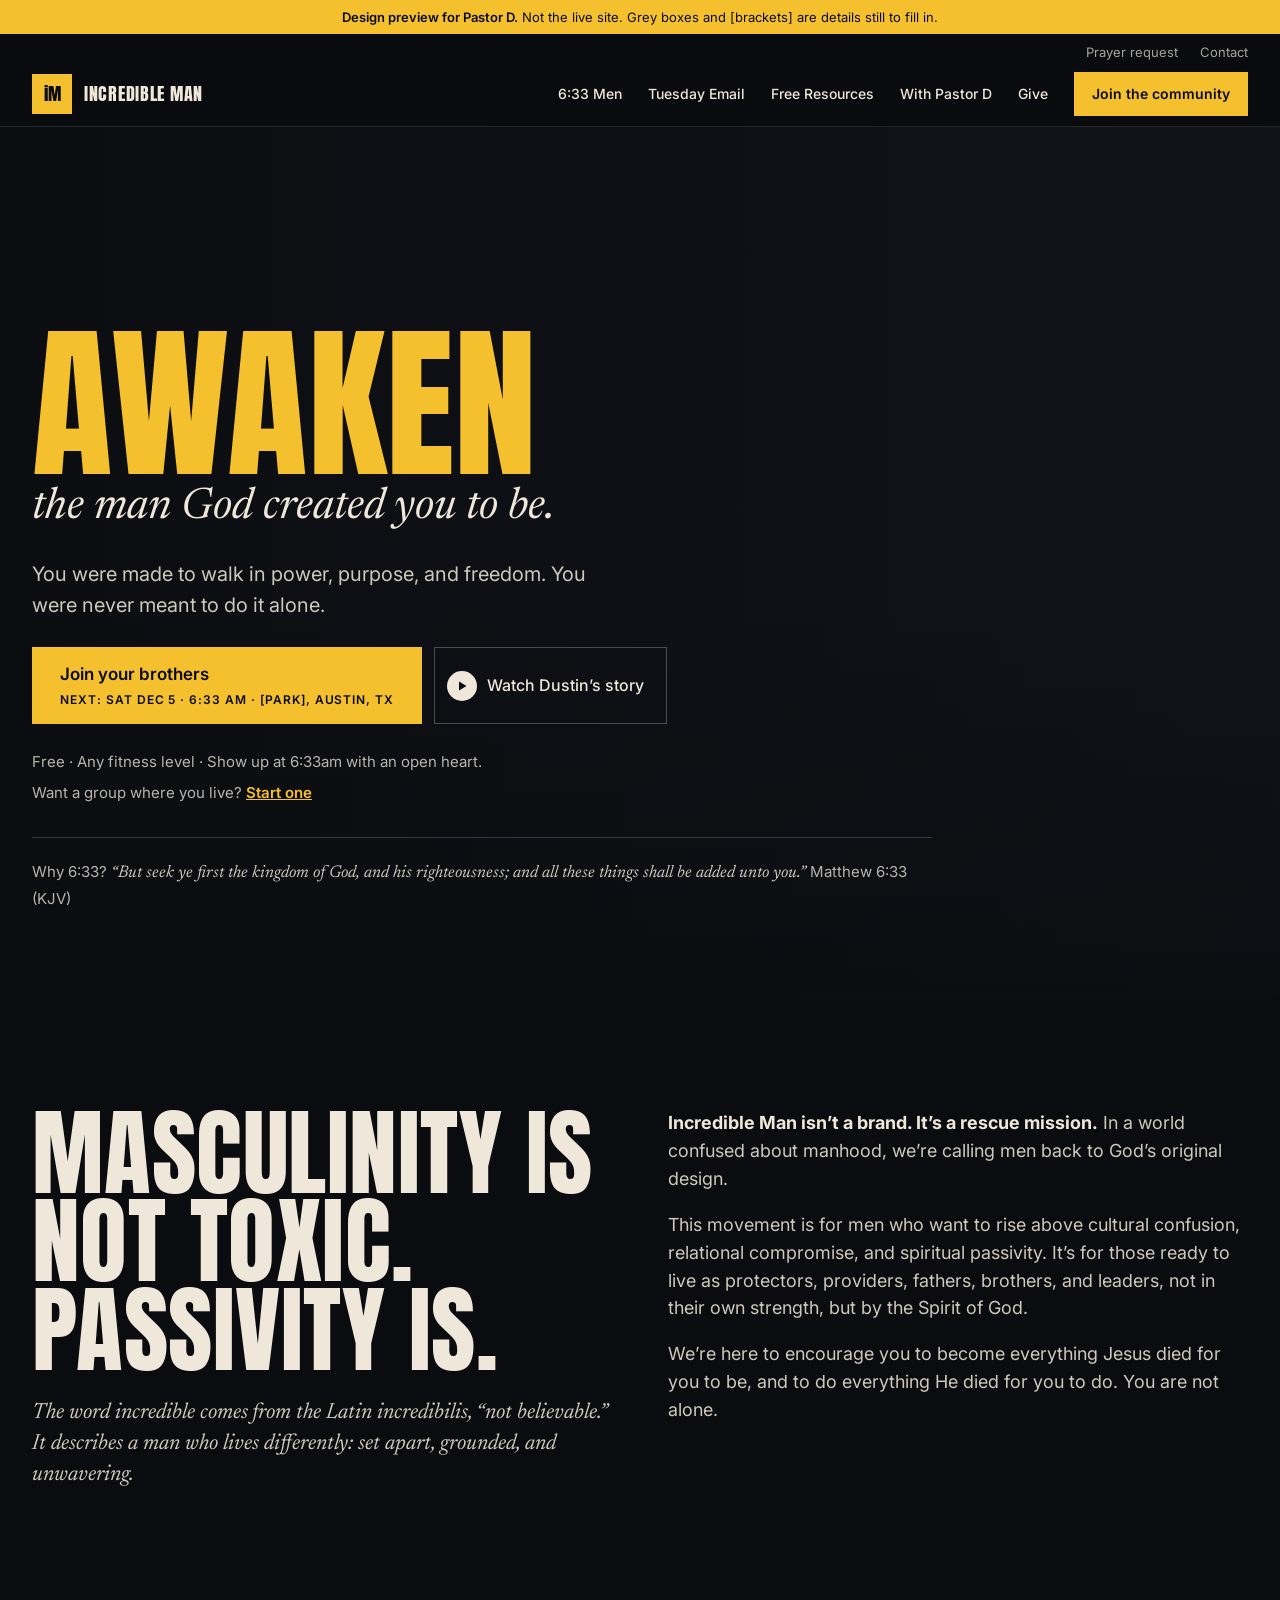
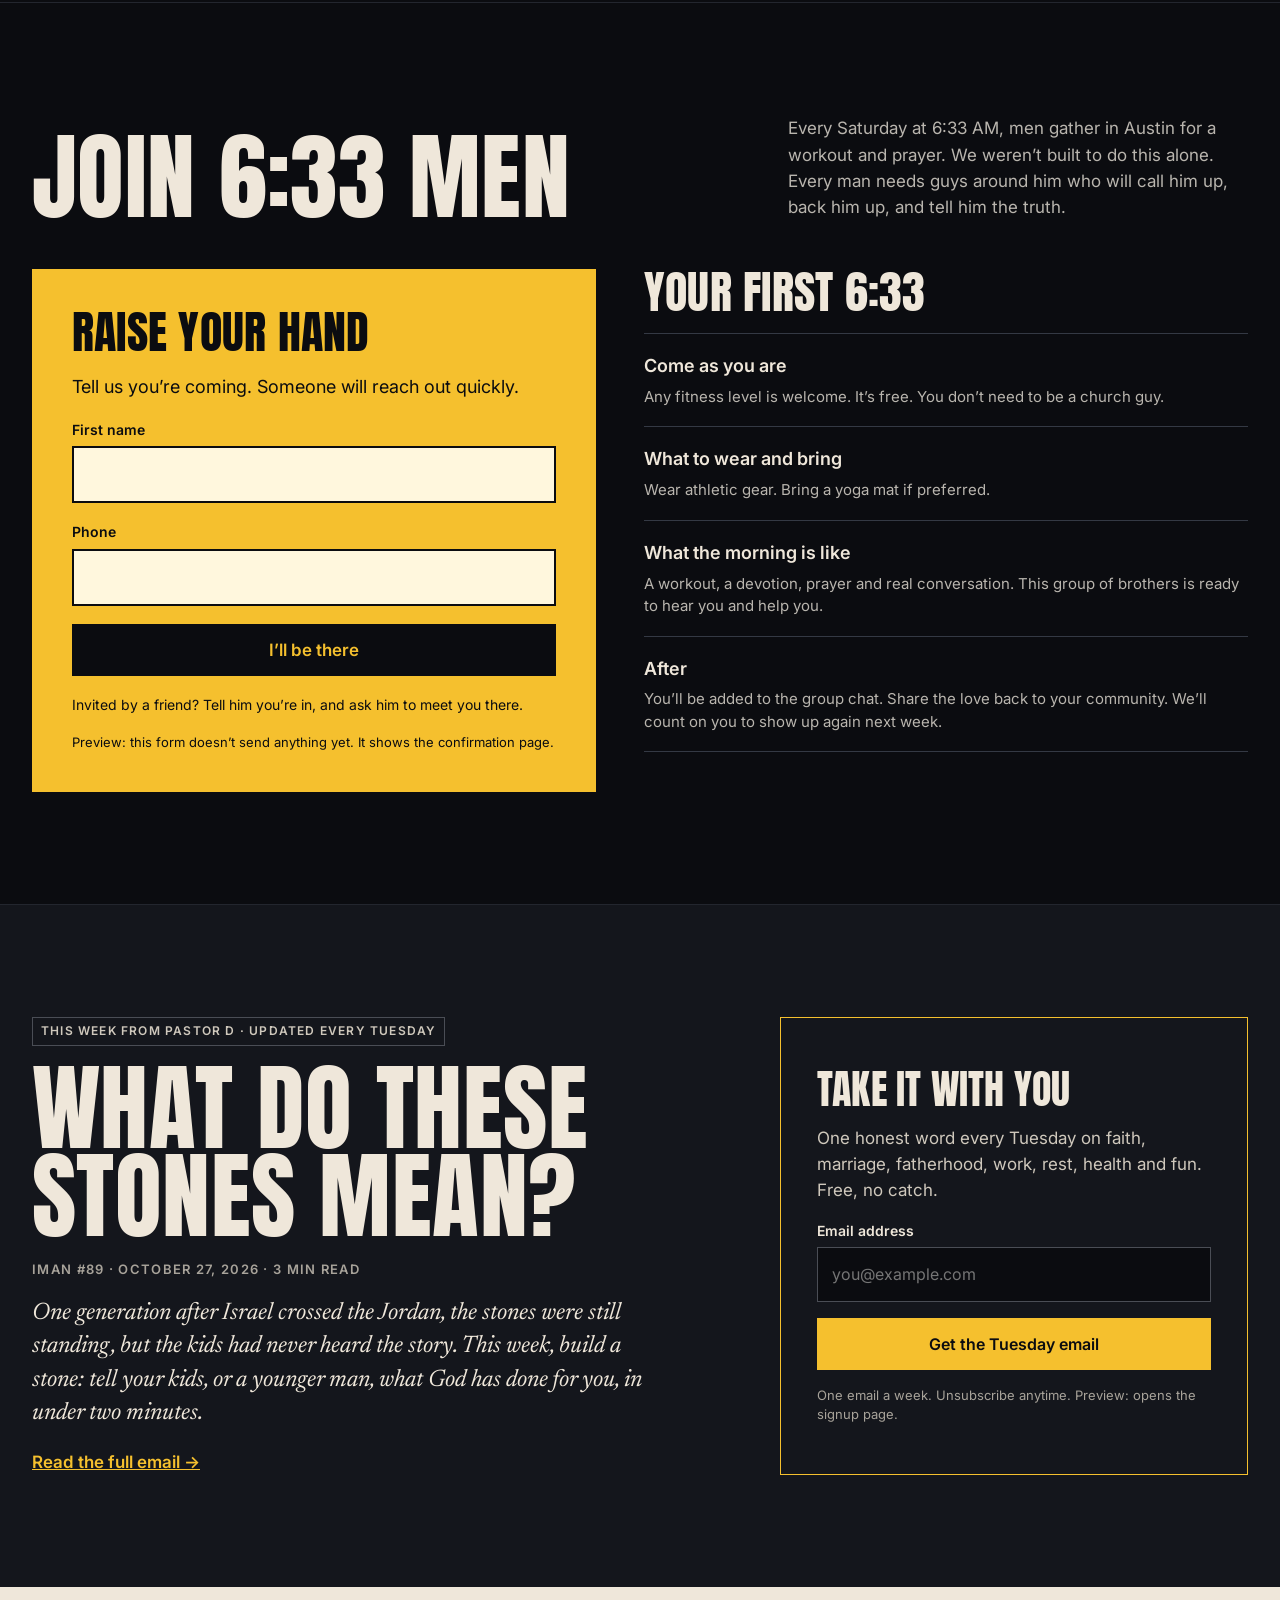
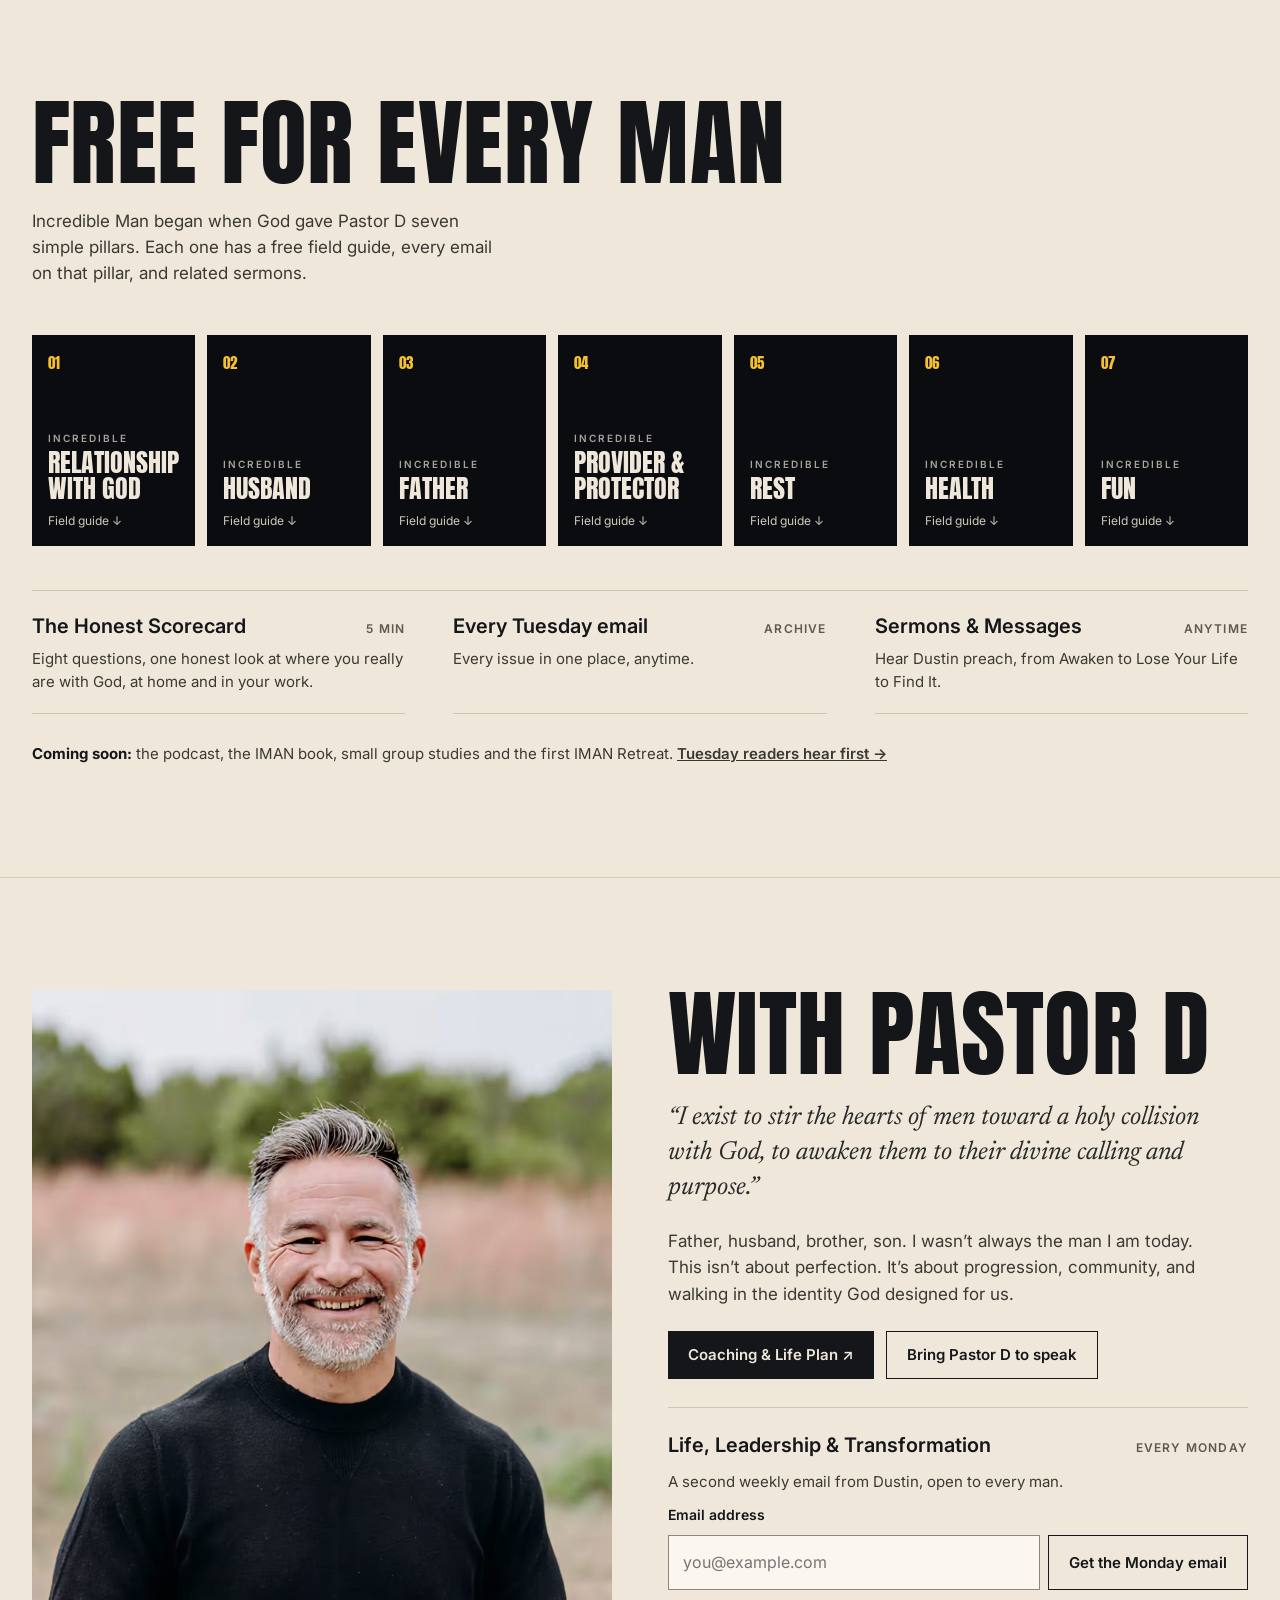
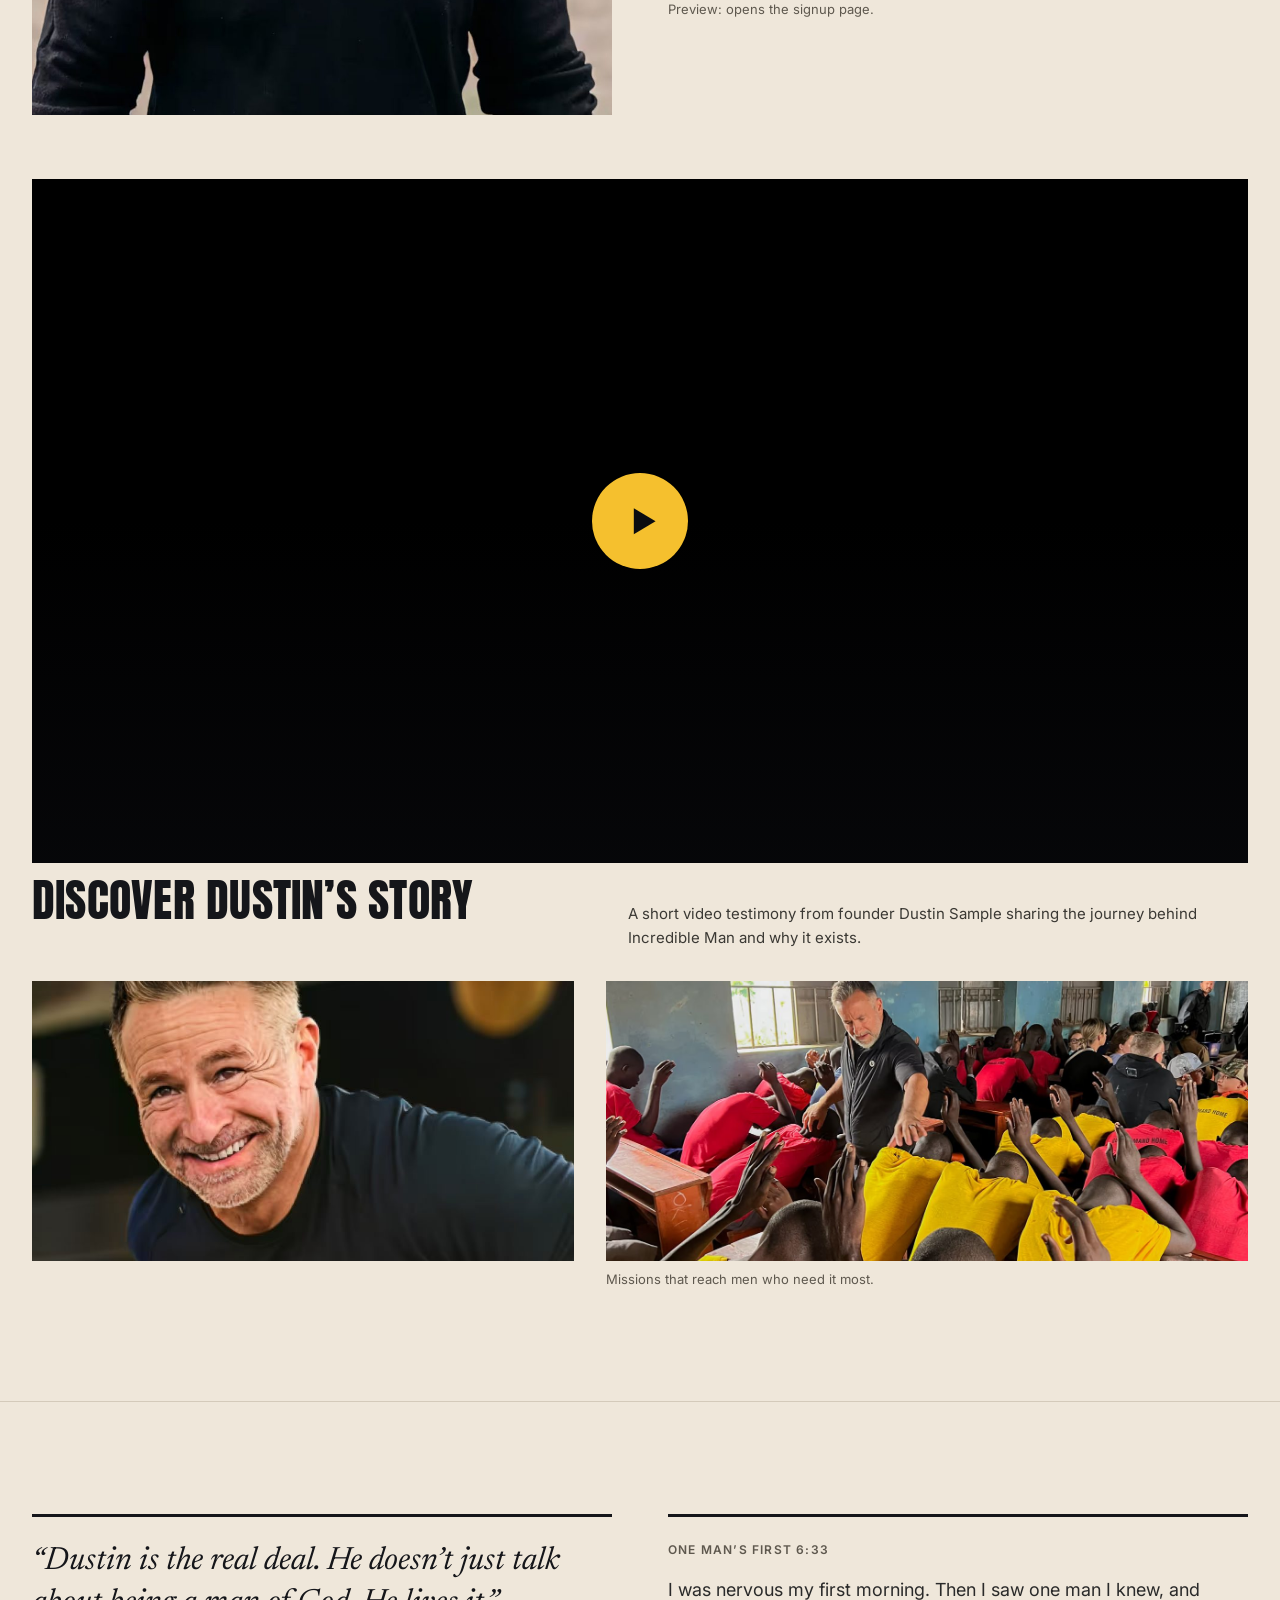
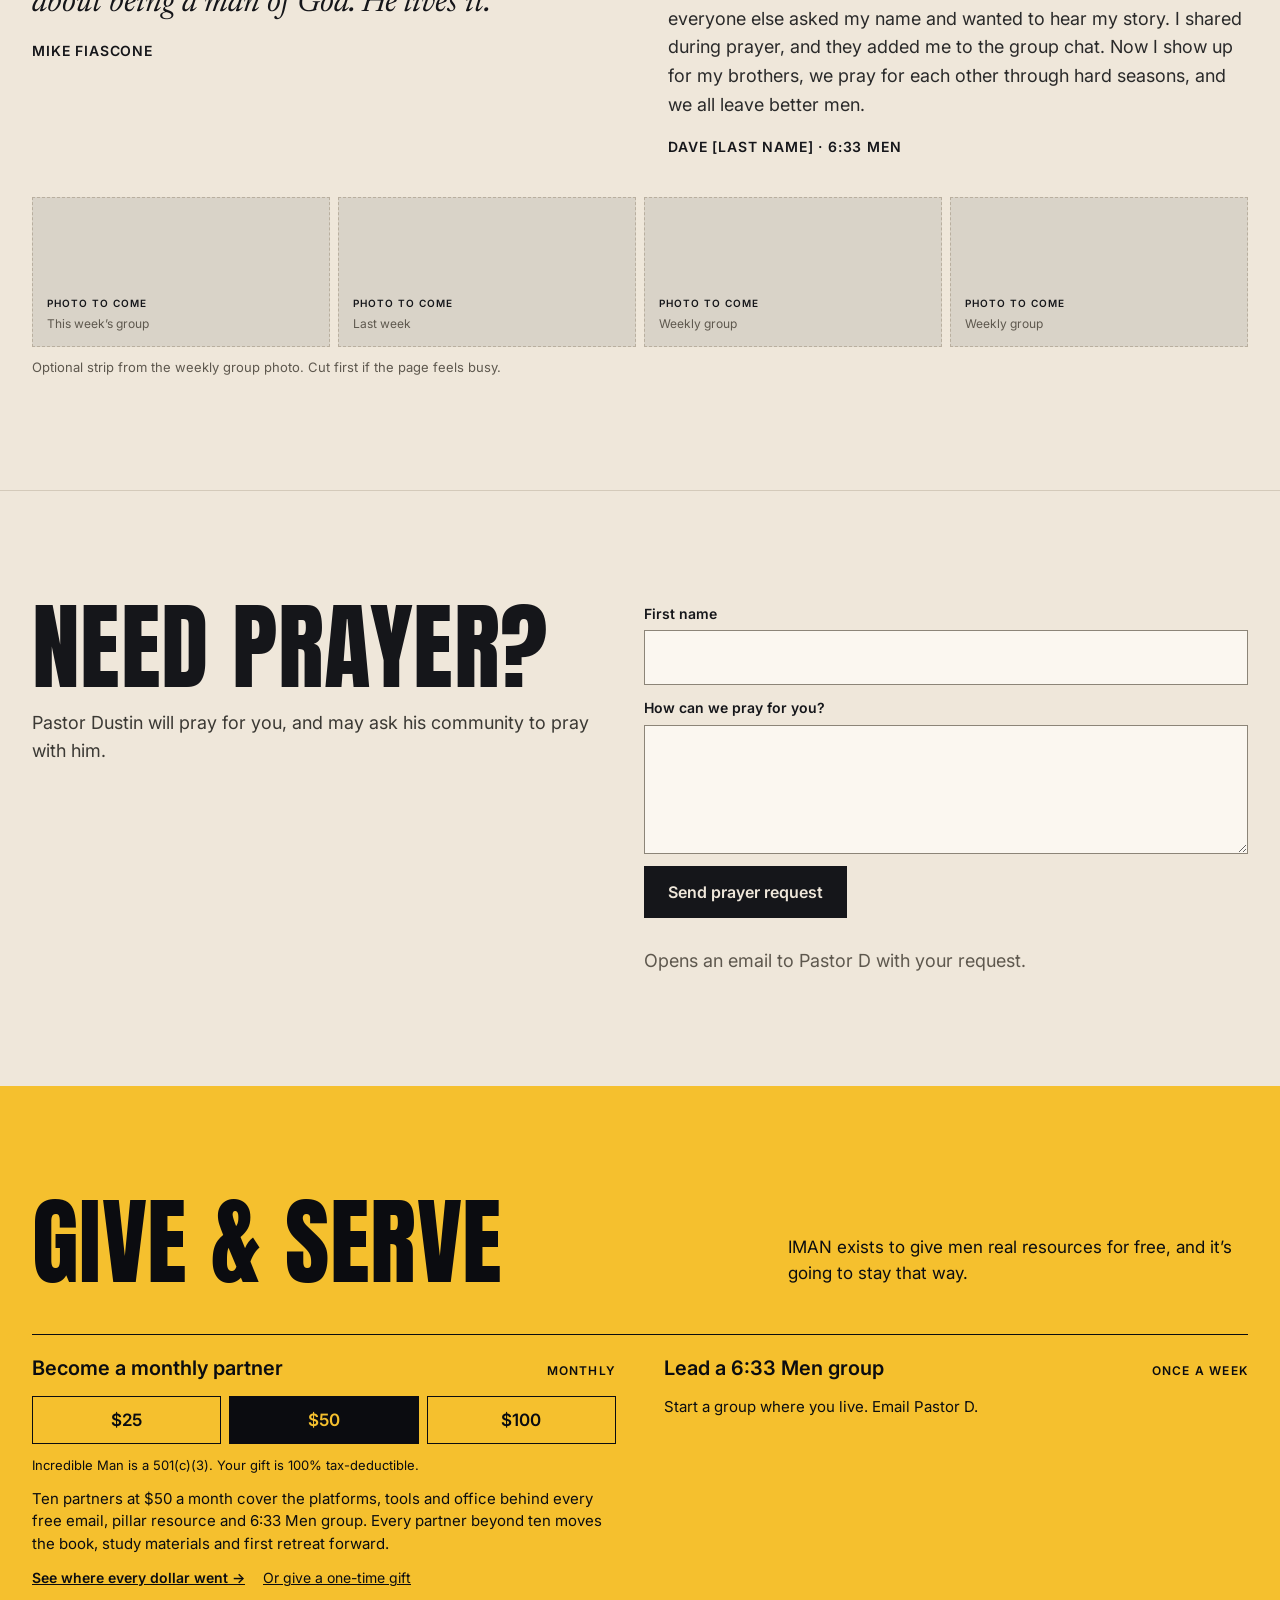
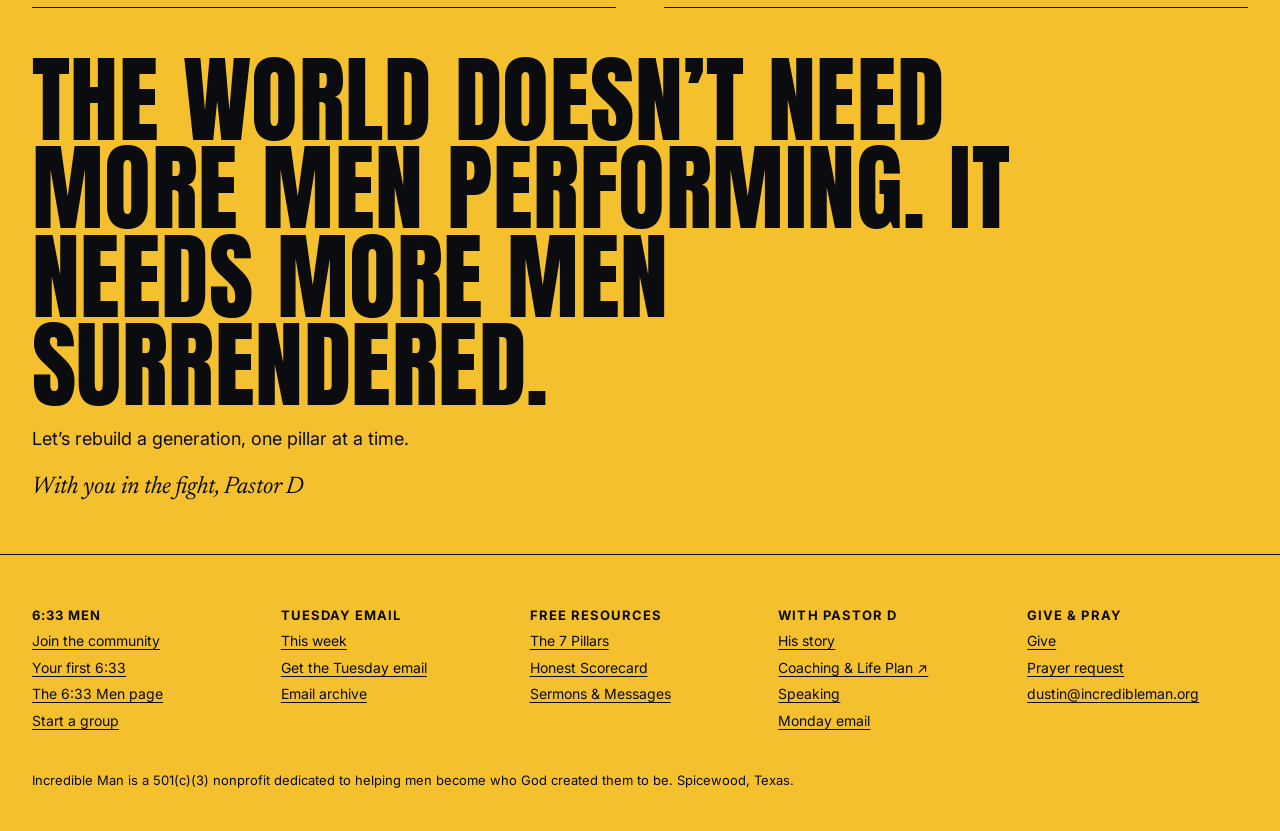
==== index.html @ ec32edfe "Soften the hero video edge on phones Co-Authored-By: Claude Opus 5.5 <noreply@anthropic.com> Claude-" ====
<!doctype html>
<html lang="en">
<head>
<meta charset="utf-8">
<meta name="viewport" content="width=device-width, initial-scale=1">
<meta name="robots" content="noindex, nofollow">
<title>Incredible Man · Design Preview</title>
<meta name="description" content="A design preview of the Incredible Man homepage, for Pastor Dustin Sample's review.">
<meta property="og:title" content="Incredible Man · Design Preview">
<meta property="og:description" content="Awaken the man God created you to be. Join your brothers at 6:33 Men.">
<meta property="og:image" content="https://i.ytimg.com/vi/2KZJzQRpYQw/maxresdefault.jpg">
<meta name="theme-color" content="#0B0C10">
<link rel="icon" href="data:image/svg+xml,%3Csvg xmlns='http://www.w3.org/2000/svg' viewBox='0 0 64 64'%3E%3Crect width='64' height='64' fill='%23F5C02E'/%3E%3Ctext x='32' y='44' font-family='Impact,Arial Black,sans-serif' font-size='30' text-anchor='middle' fill='%230B0C10'%3EiM%3C/text%3E%3C/svg%3E">
<link rel="preconnect" href="https://fonts.googleapis.com">
<link rel="preconnect" href="https://fonts.gstatic.com" crossorigin>
<link rel="stylesheet" href="https://fonts.googleapis.com/css2?family=Anton&family=Inter:wght@400;500;600&family=Newsreader:ital,opsz,wght@1,6..72,400&display=swap">
<link rel="stylesheet" href="assets/site.css">
<style>
/* hero: full-bleed background video */
.hero{position:relative;overflow:hidden;background:var(--night-2)}
.hero-media{position:absolute;inset:0}
.hero-media video{width:100%;height:100%;object-fit:cover;object-position:center 30%}
.hero-media::after{content:"";position:absolute;inset:0;background:linear-gradient(90deg,rgba(11,12,16,.88) 0%,rgba(11,12,16,.62) 45%,rgba(11,12,16,.25) 100%),linear-gradient(0deg,rgba(11,12,16,.75) 0%,rgba(11,12,16,0) 45%)}
.hero-inner{position:relative;padding-top:clamp(120px,16vw,240px);padding-bottom:clamp(56px,6vw,72px);display:flex;flex-direction:column;gap:26px}
.hero h1{margin:0;display:flex;flex-direction:column;gap:10px}
.hero h1 .big{font-family:var(--display);font-weight:400;font-size:var(--h1);line-height:.86;color:var(--gold);text-transform:uppercase}
.hero h1 .small{font-family:var(--serif);font-style:italic;font-weight:400;font-size:clamp(26px,3.4vw,48px);line-height:1.1;text-wrap:balance}
.hero-lead{margin:0;max-width:560px;font-size:clamp(17px,1.6vw,20px);color:var(--soft-on-night)}
.hero-cta{display:flex;flex-wrap:wrap;gap:12px;align-items:stretch}
.btn-join{flex-direction:column;align-items:flex-start;gap:4px;padding:14px 28px;font-size:17px}
.btn-join .when{font-size:12px;font-weight:600;letter-spacing:.08em}
.btn-join .stack{display:flex;flex-direction:column;align-items:flex-start;gap:4px;text-align:left}
.btn-story{gap:10px;padding:0 22px 0 12px;font-weight:500}
.btn-story .dot{width:30px;height:30px;border-radius:50%;background:var(--on-night);display:flex;align-items:center;justify-content:center}
.hero-notes{display:flex;flex-direction:column;gap:8px;font-size:15px;color:var(--muted-on-night)}
.hero-notes p{margin:0}
.hero-notes a{color:var(--gold);font-weight:600}
.why{border-top:1px solid var(--rule-night);padding-top:22px;margin-top:6px;font-size:15px;color:var(--muted-on-night);max-width:900px}
.why em{font-family:var(--serif);font-size:17px;color:var(--soft-on-night)}
@media (max-width:700px){
  .hero-media{bottom:auto;height:380px;-webkit-mask-image:linear-gradient(180deg,#000 55%,transparent 100%);mask-image:linear-gradient(180deg,#000 55%,transparent 100%)}
  .hero-media::after{background:linear-gradient(0deg,var(--night-2) 0%,rgba(20,22,28,.35) 55%,rgba(11,12,16,.2) 100%)}
  .hero-inner{padding-top:150px}
  .btn-join{width:100%;flex-direction:row;justify-content:space-between;align-items:center}
  .btn-story{width:100%;justify-content:flex-start;border:0;padding-left:0}
}
@media (min-width:701px){.btn-join .arrow{display:none}}

/* about */
.about-grid{display:grid;grid-template-columns:repeat(auto-fit,minmax(min(100%,440px),1fr));gap:clamp(32px,5vw,56px)}
.about .serif{font-size:clamp(19px,1.8vw,22px);line-height:1.4;color:var(--soft-on-night);margin:24px 0 0}
.about-body p{margin:0 0 18px;font-size:clamp(17px,1.5vw,18px);color:var(--soft-on-night)}
.about-body strong{color:var(--on-night)}

/* join */
.join{border-top:1px solid #23262E}
.join-grid{display:flex;flex-wrap:wrap;gap:clamp(32px,4vw,48px);align-items:stretch}
.join-form{flex:1 1 440px;min-width:0;background:var(--gold);color:var(--night);padding:clamp(28px,4vw,40px);display:flex;flex-direction:column;gap:18px;margin:0}
.join-form p{margin:0}
.join-form .lead{font-size:18px}
.first{flex:1 1 480px;min-width:0;display:flex;flex-direction:column;gap:18px}
.rows{border-top:1px solid var(--rule-night)}
.row{display:flex;flex-direction:column;gap:6px;padding:18px 0;border-bottom:1px solid var(--rule-night)}
.row .name{font-size:18px;font-weight:600}
.row .desc{font-size:15px;line-height:1.5;color:var(--muted-on-night)}

/* this week */
.week{background:var(--night-2);border-top:1px solid #23262E}
.week-grid{display:flex;flex-wrap:wrap;gap:clamp(40px,5vw,56px);align-items:stretch}
.week article{flex:3 1 560px;min-width:0;display:flex;flex-direction:column;gap:18px;align-items:flex-start}
.week article .tag{color:var(--soft-on-night);border-color:#4A4D55}
.week .meta{margin:0;font-size:13px;font-weight:600;letter-spacing:.1em;color:var(--quiet-on-night)}
.week .summary{margin:0;max-width:640px;font-size:clamp(20px,2vw,24px);line-height:1.4}
.week article a{font-weight:600;color:var(--gold)}
.take{flex:2 1 380px;min-width:0;margin:0;border:1px solid var(--gold);padding:clamp(24px,3vw,36px);display:flex;flex-direction:column;gap:16px;justify-content:center}
.take p{margin:0}

/* free */
.shelf{display:grid;grid-template-columns:repeat(7,minmax(0,1fr));gap:12px}
@media (max-width:1060px){.shelf{grid-template-columns:repeat(4,minmax(0,1fr))}}
@media (max-width:620px){.shelf{grid-template-columns:repeat(2,minmax(0,1fr))}}
.cover{aspect-ratio:612/792;background:var(--night);color:var(--on-night);padding:16px;display:flex;flex-direction:column;justify-content:space-between;text-decoration:none;transition:transform .15s}
.cover:hover{transform:translateY(-4px)}
.cover .num{font-family:var(--display);font-size:15px;color:var(--gold)}
.cover .kicker{display:block;font-size:10px;font-weight:600;letter-spacing:.2em;color:var(--quiet-on-night)}
.cover .word{display:block;font-family:var(--display);font-size:clamp(22px,2vw,26px);line-height:1;text-transform:uppercase;margin-top:4px}
.cover .dl{display:block;font-size:12px;color:var(--soft-on-night);margin-top:10px}
.free-list{display:grid;grid-template-columns:repeat(auto-fit,minmax(min(100%,300px),1fr));column-gap:48px;border-top:1px solid var(--rule-bone);margin-top:clamp(32px,4vw,44px)}
.item{display:flex;flex-direction:column;gap:6px;padding:20px 0;border-bottom:1px solid var(--rule-bone);text-decoration:none}
.item-top{display:flex;justify-content:space-between;gap:16px;align-items:baseline}
.item-name{font-size:20px;font-weight:600}
a.item:hover .item-name{text-decoration:underline;text-underline-offset:4px}
.item .tag{color:var(--quiet-ink)}
.item p{margin:0;font-size:15px;line-height:1.5;color:var(--soft-ink)}
.soon{margin:28px 0 0;font-size:15px;color:var(--soft-ink)}
.soon strong{color:var(--ink)}

/* pastor */
.pastor-grid{display:grid;grid-template-columns:repeat(auto-fit,minmax(min(100%,440px),1fr));gap:clamp(32px,5vw,56px);align-items:start}
.pastor-photo{width:100%;aspect-ratio:4/5;object-fit:cover;object-position:center 30%}
.pastor .quote{font-size:clamp(22px,2.2vw,26px);line-height:1.35;margin:22px 0 0;color:#2A2A2A}
.pastor .bio{margin:22px 0 0;color:var(--soft-ink);max-width:540px}
.pastor .actions{display:flex;flex-wrap:wrap;gap:12px;margin-top:24px}
.pastor .actions .btn{min-height:48px;font-size:15px;padding:0 20px}
.monday{margin:28px 0 0;border-top:1px solid var(--rule-bone);padding-top:22px;display:flex;flex-direction:column;gap:10px}
.monday .inline{display:flex;flex-wrap:wrap;gap:8px}
.monday .inline .input{flex:1 1 220px;min-width:0;min-height:50px}
.monday .inline .btn{min-height:50px;font-size:15px;padding:0 20px}
.story{margin:clamp(48px,6vw,64px) 0 0}
.story-frame{position:relative;aspect-ratio:16/9;background:#000;overflow:hidden}
.story-play{position:absolute;inset:0;width:100%;height:100%;padding:0;border:0;background:#000 center/cover no-repeat;cursor:pointer}
.story-play::after{content:"";position:absolute;inset:0;background:linear-gradient(0deg,rgba(11,12,16,.55),rgba(11,12,16,0) 50%)}
.story-badge{position:absolute;z-index:1;left:50%;top:50%;transform:translate(-50%,-50%);width:clamp(72px,9vw,96px);height:clamp(72px,9vw,96px);border-radius:50%;background:var(--gold);display:flex;align-items:center;justify-content:center;transition:transform .2s}
.story-play:hover .story-badge{transform:translate(-50%,-50%) scale(1.06)}
.story-badge svg{width:34%;height:34%;margin-left:6%}
.story-frame iframe{position:absolute;inset:0;width:100%;height:100%;border:0}
.story figcaption{display:flex;flex-wrap:wrap;gap:8px 24px;justify-content:space-between;align-items:baseline;margin-top:14px}
.story figcaption .display{font-size:var(--h3);line-height:1}
.story figcaption span:last-child{font-size:15px;color:var(--soft-ink);max-width:620px}
.pics{display:flex;flex-wrap:wrap;gap:32px;margin-top:32px}
.pics figure{margin:0;flex:1 1 260px;min-width:0;display:flex;flex-direction:column;gap:8px}
.pics figure.wide{flex:1 1 360px}
.pics img{width:100%;height:280px;object-fit:cover}
.pics figcaption{font-size:13px;color:var(--quiet-ink)}

/* stories */
.quotes{display:flex;flex-wrap:wrap;gap:32px 56px}
.quotes figure{flex:1 1 460px;min-width:0;margin:0;padding-top:24px;border-top:3px solid var(--ink);display:flex;flex-direction:column;gap:16px}
.quotes .big{margin:0;font-size:clamp(26px,2.6vw,32px);line-height:1.3}
.quotes .long{margin:0;font-size:18px;line-height:1.6;color:#2A2A2A}
.quotes figcaption{font-size:14px;font-weight:600;letter-spacing:.06em}
.quotes .kicker{font-size:12px;font-weight:600;letter-spacing:.1em;color:var(--quiet-ink)}
.photo-strip{display:grid;grid-template-columns:repeat(4,minmax(0,1fr));gap:8px;margin-top:40px}
@media (max-width:700px){.photo-strip{grid-template-columns:repeat(2,minmax(0,1fr))}}
.photo-strip .ph{height:150px}
.strip-note{margin:10px 0 0;font-size:13px;color:var(--quiet-ink)}

/* prayer */
.prayer-grid{display:flex;flex-wrap:wrap;gap:48px;align-items:flex-start}
.prayer-grid > div{flex:1 1 420px;min-width:0}
.prayer-grid p{margin:18px 0 0;font-size:18px;color:var(--soft-ink)}
.prayer-form{flex:1 1 460px;min-width:0;margin:0;display:flex;flex-direction:column;gap:12px}
.prayer-form .btn{align-self:flex-start}

/* give */
.give-list{display:grid;grid-template-columns:repeat(auto-fit,minmax(min(100%,300px),1fr));column-gap:48px;border-top:1px solid var(--night)}
.give-item{display:flex;flex-direction:column;gap:12px;padding:18px 0;border-bottom:1px solid var(--night);text-decoration:none}
.give-item .item-top .tag{color:var(--night)}
.give-item p,.give-item span.small{margin:0;font-size:15px;line-height:1.5}
.tier{display:flex;gap:8px}
.tier a{flex:1 1 0;min-height:48px;display:flex;align-items:center;justify-content:center;border:1px solid var(--night);font-weight:600;text-decoration:none}
.tier a.pick{background:var(--night);color:var(--gold)}
.give-links{display:flex;flex-wrap:wrap;gap:6px 18px;font-size:14px}
.closing{margin-top:clamp(32px,4vw,48px);max-width:980px}
.closing .display{font-size:var(--h2);line-height:.92}
.closing p{margin:16px 0 0;font-size:18px}
.closing .serif{font-size:24px}
</style>
</head>
<body>

<div class="preview-bar"><strong>Design preview for Pastor D.</strong> Not the live site. Grey boxes and [brackets] are details still to fill in.</div>

<header class="site-header">
  <div class="wrap">
    <div class="utility"><a href="#prayer">Prayer request</a><a href="#footer">Contact</a></div>
    <div class="header-inner">
      <a class="brand" href="#top" aria-label="Incredible Man home"><span class="brand-mark">iM</span><span class="brand-name">INCREDIBLE MAN</span></a>
      <nav class="nav" aria-label="Main">
        <a href="#join">6:33 Men</a>
        <a href="#email">Tuesday Email</a>
        <a href="#free">Free Resources</a>
        <a href="#pastor">With Pastor D</a>
        <a href="#give">Give</a>
        <a class="btn btn-gold" href="#join">Join the community</a>
      </nav>
      <details class="menu">
        <summary aria-label="Open menu"><svg width="20" height="20" viewBox="0 0 20 20" fill="none" stroke="currentColor" stroke-width="1.8" aria-hidden="true"><path d="M3 6h14M3 10h14M3 14h14"/></svg></summary>
        <div class="menu-panel">
          <a href="#join">6:33 Men</a>
          <a href="#email">Tuesday Email</a>
          <a href="#free">Free Resources</a>
          <a href="#pastor">With Pastor D</a>
          <a href="#give">Give</a>
          <a class="small" href="#prayer">Prayer request</a>
          <a class="btn btn-gold" href="#join">Join the community</a>
        </div>
      </details>
    </div>
  </div>
</header>

<main>
  <section class="hero" id="top">
    <div class="hero-media" aria-hidden="true">
      <video autoplay muted loop playsinline preload="metadata" poster="https://i.ytimg.com/vi/2KZJzQRpYQw/maxresdefault.jpg">
        <source src="https://cdn.prod.website-files.com/6882484fc5546626cf85a8fe%2F689314b4449b0b548880199a_meet-dustin-transcode.mp4" type="video/mp4">
        <source src="https://cdn.prod.website-files.com/6882484fc5546626cf85a8fe%2F689314b4449b0b548880199a_meet-dustin-transcode.webm" type="video/webm">
      </video>
    </div>
    <div class="wrap hero-inner">
      <h1><span class="big">Awaken</span><span class="small">the man God created you to be.</span></h1>
      <p class="hero-lead">You were made to walk in power, purpose, and freedom. You were never meant to do it alone.</p>
      <div class="hero-cta">
        <a class="btn btn-gold btn-join" href="#join"><span class="stack">Join your brothers<span class="when">NEXT: <span data-next-saturday>SATURDAY</span> · 6:33 AM · [PARK], AUSTIN, TX</span></span><span class="arrow" aria-hidden="true">→</span></a>
        <a class="btn btn-line btn-story" href="#story"><span class="dot" aria-hidden="true"><svg width="12" height="12" viewBox="0 0 12 12"><path d="M3 1.5v9l7.5-4.5z" fill="#0B0C10"/></svg></span>Watch Dustin’s story</a>
      </div>
      <div class="hero-notes">
        <p>Free · Any fitness level · Show up at 6:33am with an open heart.</p>
        <p>Want a group where you live? <a href="mailto:dustin@incredibleman.org?subject=Start%20a%206%3A33%20Men%20group">Start one</a></p>
      </div>
      <p class="why">Why 6:33? <em>“But seek ye first the kingdom of God, and his righteousness; and all these things shall be added unto you.”</em> Matthew 6:33 (KJV)</p>
    </div>
  </section>

  <section class="section about" id="about">
    <div class="wrap about-grid">
      <div>
        <h2 class="display h2">Masculinity is not toxic. Passivity is.</h2>
        <p class="serif">The word incredible comes from the Latin <em>incredibilis</em>, “not believable.” It describes a man who lives differently: set apart, grounded, and unwavering.</p>
      </div>
      <div class="about-body">
        <p><strong>Incredible Man isn’t a brand. It’s a rescue mission.</strong> In a world confused about manhood, we’re calling men back to God’s original design.</p>
        <p>This movement is for men who want to rise above cultural confusion, relational compromise, and spiritual passivity. It’s for those ready to live as protectors, providers, fathers, brothers, and leaders, not in their own strength, but by the Spirit of God.</p>
        <p>We’re here to encourage you to become everything Jesus died for you to be, and to do everything He died for you to do. You are not alone.</p>
      </div>
    </div>
  </section>

  <section class="section join" id="join" aria-labelledby="join-title">
    <div class="wrap">
      <div class="section-head">
        <h2 class="display h2" id="join-title">Join 6:33 Men</h2>
        <p>Every Saturday at 6:33 AM, men gather in Austin for a workout and prayer. We weren’t built to do this alone. Every man needs guys around him who will call him up, back him up, and tell him the truth.</p>
      </div>
      <div class="join-grid">
        <form class="join-form" data-join="633/confirmed/" aria-label="Raise your hand for 6:33 Men">
          <h3 class="display h3">Raise your hand</h3>
          <p class="lead">Tell us you’re coming. Someone will reach out quickly.</p>
          <div class="field"><label for="join-name">First name</label><input class="input input-gold" id="join-name" name="first_name" autocomplete="given-name" required></div>
          <div class="field"><label for="join-phone">Phone</label><input class="input input-gold" id="join-phone" name="phone" type="tel" autocomplete="tel"></div>
          <button class="btn btn-dark" type="submit" style="font-size:17px">I’ll be there</button>
          <p style="font-size:14px">Invited by a friend? Tell him you’re in, and ask him to meet you there.</p>
          <p class="form-note">Preview: this form doesn’t send anything yet. It shows the confirmation page.</p>
        </form>
        <div class="first">
          <h3 class="display h3">Your first 6:33</h3>
          <div class="rows">
            <div class="row"><span class="name">Come as you are</span><span class="desc">Any fitness level is welcome. It’s free. You don’t need to be a church guy.</span></div>
            <div class="row"><span class="name">What to wear and bring</span><span class="desc">Wear athletic gear. Bring a yoga mat if preferred.</span></div>
            <div class="row"><span class="name">What the morning is like</span><span class="desc">A workout, a devotion, prayer and real conversation. This group of brothers is ready to hear you and help you.</span></div>
            <div class="row"><span class="name">After</span><span class="desc">You’ll be added to the group chat. Share the love back to your community. We’ll count on you to show up again next week.</span></div>
          </div>
        </div>
      </div>
    </div>
  </section>

  <section class="section week" id="email" aria-labelledby="week-title">
    <div class="wrap week-grid">
      <article>
        <span class="tag tag-box">This week from Pastor D · Updated every Tuesday</span>
        <h2 class="display h2" id="week-title">What do these stones mean?</h2>
        <p class="meta">IMAN #89 · OCTOBER 27, 2026 · 3 MIN READ</p>
        <p class="serif summary">One generation after Israel crossed the Jordan, the stones were still standing, but the kids had never heard the story. This week, build a stone: tell your kids, or a younger man, what God has done for you, in under two minutes.</p>
        <a href="https://incredibleman.kit.com/posts/iman-89-what-do-these-stones-mean" target="_blank" rel="noopener">Read the full email →</a>
      </article>
      <form class="take" data-open="https://incredibleman.kit.com/subscribe" aria-label="Get the Tuesday email">
        <h3 class="display" style="font-size:40px;line-height:1">Take it with you</h3>
        <p style="color:var(--soft-on-night)">One honest word every Tuesday on faith, marriage, fatherhood, work, rest, health and fun. Free, no catch.</p>
        <div class="field"><label for="tuesday-email">Email address</label><input class="input input-night" id="tuesday-email" type="email" autocomplete="email" placeholder="you@example.com"></div>
        <button class="btn btn-gold" type="submit">Get the Tuesday email</button>
        <p class="form-note" style="color:var(--quiet-on-night)">One email a week. Unsubscribe anytime. Preview: opens the signup page.</p>
      </form>
    </div>
  </section>

  <section class="section bone" id="free" aria-labelledby="free-title">
    <div class="wrap">
      <div class="section-head">
        <h2 class="display h2" id="free-title">Free for every man</h2>
        <p>Incredible Man began when God gave Pastor D seven simple pillars. Each one has a free field guide, every email on that pillar, and related sermons.</p>
      </div>
      <div class="shelf" id="pillars">
        <a class="cover" href="https://cdn.prod.website-files.com/6882484fc5546626cf85a8fe/6aca1dec510c28d044bf10f8_Incredible_Relationship_with_God.pdf" target="_blank" rel="noopener"><span class="num">01</span><span><span class="kicker">INCREDIBLE</span><span class="word">Relationship with God</span><span class="dl">Field guide ↓</span></span></a>
        <a class="cover" href="https://cdn.prod.website-files.com/6882484fc5546626cf85a8fe/6a211ddcfd50ae6e8f8e2e16_Incredible_Husband.pdf" target="_blank" rel="noopener"><span class="num">02</span><span><span class="kicker">INCREDIBLE</span><span class="word">Husband</span><span class="dl">Field guide ↓</span></span></a>
        <a class="cover" href="https://cdn.prod.website-files.com/6882484fc5546626cf85a8fe/6a211d1349647b450a66067b_Incredible_Father.pdf" target="_blank" rel="noopener"><span class="num">03</span><span><span class="kicker">INCREDIBLE</span><span class="word">Father</span><span class="dl">Field guide ↓</span></span></a>
        <a class="cover" href="https://cdn.prod.website-files.com/6882484fc5546626cf85a8fe/6a79139b73d53acae1f1ec61_IncredibleProviderProtector_Compressed.pdf" target="_blank" rel="noopener"><span class="num">04</span><span><span class="kicker">INCREDIBLE</span><span class="word">Provider &amp; Protector</span><span class="dl">Field guide ↓</span></span></a>
        <a class="cover" href="https://cdn.prod.website-files.com/6882484fc5546626cf85a8fe/6aca146c74fb65d4356e9dfa_Incredible_Rest.pdf" target="_blank" rel="noopener"><span class="num">05</span><span><span class="kicker">INCREDIBLE</span><span class="word">Rest</span><span class="dl">Field guide ↓</span></span></a>
        <a class="cover" href="https://cdn.prod.website-files.com/6882484fc5546626cf85a8fe/6aca146cb9eb00129c04543e_Incredible_Health.pdf" target="_blank" rel="noopener"><span class="num">06</span><span><span class="kicker">INCREDIBLE</span><span class="word">Health</span><span class="dl">Field guide ↓</span></span></a>
        <a class="cover" href="https://cdn.prod.website-files.com/6882484fc5546626cf85a8fe/6aca146c48b13a6f7d3ee305_Incredible_Fun.pdf" target="_blank" rel="noopener"><span class="num">07</span><span><span class="kicker">INCREDIBLE</span><span class="word">Fun</span><span class="dl">Field guide ↓</span></span></a>
      </div>
      <div class="free-list">
        <a class="item" href="https://guide.dustindsample.com/scorecard" target="_blank" rel="noopener"><span class="item-top"><span class="item-name">The Honest Scorecard</span><span class="tag">5 min</span></span><p>Eight questions, one honest look at where you really are with God, at home and in your work.</p></a>
        <a class="item" href="https://incredibleman.kit.com/posts" target="_blank" rel="noopener"><span class="item-top"><span class="item-name">Every Tuesday email</span><span class="tag">Archive</span></span><p>Every issue in one place, anytime.</p></a>
        <a class="item" href="https://www.incredibleman.org/sermons-messages" target="_blank" rel="noopener"><span class="item-top"><span class="item-name">Sermons &amp; Messages</span><span class="tag">Anytime</span></span><p>Hear Dustin preach, from Awaken to Lose Your Life to Find It.</p></a>
      </div>
      <p class="soon"><strong>Coming soon:</strong> the podcast, the IMAN book, small group studies and the first IMAN Retreat. <a href="#email" style="font-weight:600">Tuesday readers hear first →</a></p>
    </div>
  </section>

  <section class="section bone pastor" id="pastor" aria-labelledby="pastor-title">
    <div class="wrap">
      <div class="pastor-grid">
        <img class="pastor-photo" src="assets/dustin-portrait.jpg" alt="Pastor Dustin Sample smiling, standing in a field" loading="lazy">
        <div>
          <h2 class="display h2" id="pastor-title">With Pastor D</h2>
          <p class="serif quote">“I exist to stir the hearts of men toward a holy collision with God, to awaken them to their divine calling and purpose.”</p>
          <p class="bio">Father, husband, brother, son. I wasn’t always the man I am today. This isn’t about perfection. It’s about progression, community, and walking in the identity God designed for us.</p>
          <div class="actions">
            <a class="btn btn-ink" href="https://dustindsample.com" target="_blank" rel="noopener">Coaching &amp; Life Plan ↗</a>
            <a class="btn btn-ink-line" href="mailto:dustin@incredibleman.org?subject=Speaking%20request">Bring Pastor D to speak</a>
          </div>
          <form class="monday" data-open="https://guide.dustindsample.com/" aria-label="Get the Monday email">
            <span class="item-top"><span class="item-name">Life, Leadership &amp; Transformation</span><span class="tag" style="color:var(--quiet-ink)">Every Monday</span></span>
            <span style="font-size:15px;line-height:1.5;color:var(--soft-ink)">A second weekly email from Dustin, open to every man.</span>
            <label for="monday-email" style="font-size:14px;font-weight:600">Email address</label>
            <div class="inline">
              <input class="input input-bone" id="monday-email" type="email" autocomplete="email" placeholder="you@example.com">
              <button class="btn btn-ink-line" type="submit">Get the Monday email</button>
            </div>
            <p class="form-note" style="color:var(--quiet-ink)">Preview: opens the signup page.</p>
          </form>
        </div>
      </div>
      <figure class="story" id="story">
        <div class="story-frame">
          <button class="story-play" type="button" data-youtube="2KZJzQRpYQw" aria-label="Play Dustin’s story video" style="background-image:url('https://i.ytimg.com/vi/2KZJzQRpYQw/maxresdefault.jpg')">
            <span class="story-badge" aria-hidden="true"><svg viewBox="0 0 12 12"><path d="M2.5 1.2v9.6l8-4.8z" fill="#0B0C10"/></svg></span>
          </button>
        </div>
        <figcaption><span class="display">Discover Dustin’s story</span><span>A short video testimony from founder Dustin Sample sharing the journey behind Incredible Man and why it exists.</span></figcaption>
      </figure>
      <div class="pics">
        <figure><img src="assets/dustin-exercising.jpg" alt="Dustin smiling mid-workout on gymnastic rings" loading="lazy" style="object-position:center 25%"></figure>
        <figure class="wide"><img src="assets/dustin-praying.jpg" alt="Dustin praying over students at a school in Africa" loading="lazy" style="object-position:center 35%"><figcaption>Missions that reach men who need it most.</figcaption></figure>
      </div>
    </div>
  </section>

  <section class="section bone" id="stories" aria-label="Stories">
    <div class="wrap">
      <div class="quotes">
        <figure>
          <blockquote class="serif big">“Dustin is the real deal. He doesn’t just talk about being a man of God. He lives it.”</blockquote>
          <figcaption>MIKE FIASCONE</figcaption>
        </figure>
        <figure>
          <span class="kicker">ONE MAN’S FIRST 6:33</span>
          <blockquote class="long">I was nervous my first morning. Then I saw one man I knew, and everyone else asked my name and wanted to hear my story. I shared during prayer, and they added me to the group chat. Now I show up for my brothers, we pray for each other through hard seasons, and we all leave better men.</blockquote>
          <figcaption>DAVE [LAST NAME] · 6:33 MEN</figcaption>
        </figure>
      </div>
      <div class="photo-strip" aria-label="Weekly group photos">
        <div class="ph"><span class="tag">Photo to come</span><span>This week’s group</span></div>
        <div class="ph"><span class="tag">Photo to come</span><span>Last week</span></div>
        <div class="ph"><span class="tag">Photo to come</span><span>Weekly group</span></div>
        <div class="ph"><span class="tag">Photo to come</span><span>Weekly group</span></div>
      </div>
      <p class="strip-note">Optional strip from the weekly group photo. Cut first if the page feels busy.</p>
    </div>
  </section>

  <section class="section bone" id="prayer" aria-labelledby="prayer-title">
    <div class="wrap prayer-grid">
      <div>
        <h2 class="display h2" id="prayer-title">Need prayer?</h2>
        <p>Pastor Dustin will pray for you, and may ask his community to pray with him.</p>
      </div>
      <form class="prayer-form" data-prayer aria-label="Prayer request">
        <div class="field"><label for="prayer-name">First name</label><input class="input input-bone" id="prayer-name" name="first_name" autocomplete="given-name"></div>
        <div class="field"><label for="prayer-request">How can we pray for you?</label><textarea class="input input-bone" id="prayer-request" name="request" rows="4"></textarea></div>
        <button class="btn btn-ink" type="submit">Send prayer request</button>
        <p class="form-note" style="color:var(--quiet-ink)">Opens an email to Pastor D with your request.</p>
      </form>
    </div>
  </section>

  <section class="section gold" id="give" aria-labelledby="give-title" style="padding-bottom:48px">
    <div class="wrap">
      <div class="section-head">
        <h2 class="display h2" id="give-title">Give &amp; Serve</h2>
        <p>IMAN exists to give men real resources for free, and it’s going to stay that way.</p>
      </div>
      <div class="give-list">
        <div class="give-item">
          <span class="item-top"><span class="item-name">Become a monthly partner</span><span class="tag">Monthly</span></span>
          <div class="tier">
            <a href="https://www.zeffy.com/en-US/donation-form/fuel-the-vision-of-iman" target="_blank" rel="noopener">$25</a>
            <a class="pick" href="https://www.zeffy.com/en-US/donation-form/fuel-the-vision-of-iman" target="_blank" rel="noopener">$50</a>
            <a href="https://www.zeffy.com/en-US/donation-form/fuel-the-vision-of-iman" target="_blank" rel="noopener">$100</a>
          </div>
          <span class="small" style="font-size:13px">Incredible Man is a 501(c)(3). Your gift is 100% tax-deductible.</span>
          <p>Ten partners at $50 a month cover the platforms, tools and office behind every free email, pillar resource and 6:33 Men group. Every partner beyond ten moves the book, study materials and first retreat forward.</p>
          <span class="give-links"><a href="https://incredibleman.kit.com/posts/iman-88-a-year-of-building-men" target="_blank" rel="noopener" style="font-weight:600">See where every dollar went →</a><a href="https://www.zeffy.com/en-US/donation-form/fuel-the-vision-of-iman" target="_blank" rel="noopener">Or give a one-time gift</a></span>
        </div>
        <a class="give-item" href="mailto:dustin@incredibleman.org?subject=Lead%20a%206%3A33%20Men%20group">
          <span class="item-top"><span class="item-name">Lead a 6:33 Men group</span><span class="tag">Once a week</span></span>
          <p>Start a group where you live. Email Pastor D.</p>
        </a>
      </div>
      <div class="closing">
        <p class="display">The world doesn’t need more men performing. It needs more men surrendered.</p>
        <p>Let’s rebuild a generation, one pillar at a time.</p>
        <p class="serif">With you in the fight, Pastor D</p>
      </div>
    </div>
  </section>
</main>

<footer class="site-footer" id="footer">
  <div class="wrap">
    <nav class="sitemap" aria-label="Site map">
      <div><strong>6:33 MEN</strong><a href="#join">Join the community</a><a href="#join">Your first 6:33</a><a href="633/">The 6:33 Men page</a><a href="mailto:dustin@incredibleman.org?subject=Start%20a%206%3A33%20Men%20group">Start a group</a></div>
      <div><strong>TUESDAY EMAIL</strong><a href="#email">This week</a><a href="https://incredibleman.kit.com/subscribe" target="_blank" rel="noopener">Get the Tuesday email</a><a href="https://incredibleman.kit.com/posts" target="_blank" rel="noopener">Email archive</a></div>
      <div><strong>FREE RESOURCES</strong><a href="#pillars">The 7 Pillars</a><a href="https://guide.dustindsample.com/scorecard" target="_blank" rel="noopener">Honest Scorecard</a><a href="https://www.incredibleman.org/sermons-messages" target="_blank" rel="noopener">Sermons &amp; Messages</a></div>
      <div><strong>WITH PASTOR D</strong><a href="#story">His story</a><a href="https://dustindsample.com" target="_blank" rel="noopener">Coaching &amp; Life Plan ↗</a><a href="mailto:dustin@incredibleman.org?subject=Speaking%20request">Speaking</a><a href="https://guide.dustindsample.com/" target="_blank" rel="noopener">Monday email</a></div>
      <div><strong>GIVE &amp; PRAY</strong><a href="#give">Give</a><a href="#prayer">Prayer request</a><a href="mailto:dustin@incredibleman.org">dustin@incredibleman.org</a></div>
    </nav>
    <p class="legal">Incredible Man is a 501(c)(3) nonprofit dedicated to helping men become who God created them to be. Spicewood, Texas.</p>
  </div>
</footer>

<script src="assets/site.js"></script>
</body>
</html>
---- assets/site.css ----
:root{
  --night:#0B0C10; --night-2:#14161C; --bone:#EFE7DA; --gold:#F5C02E; --gold-hover:#FFD65C;
  --on-night:#EFE7DA; --soft-on-night:#CFC8BC; --muted-on-night:#B9B5AE; --quiet-on-night:#A8A39A;
  --rule-night:#343944; --ink:#15161A; --soft-ink:#3B3934; --quiet-ink:#5E584E; --rule-bone:#CFC5B5;
  --display:'Anton',Impact,'Arial Narrow',sans-serif;
  --serif:'Newsreader',Georgia,serif;
  --sans:'Inter',system-ui,-apple-system,'Segoe UI',sans-serif;
  --h1:clamp(88px,13vw,184px); --h2:clamp(52px,7.5vw,96px); --h3:clamp(32px,3.6vw,48px);
  --gutter:clamp(20px,4vw,32px);
}
*{box-sizing:border-box}
html{scroll-behavior:smooth;-webkit-text-size-adjust:100%}
@media (prefers-reduced-motion:reduce){html{scroll-behavior:auto}}
body{margin:0;background:var(--night);color:var(--on-night);font-family:var(--sans);font-size:17px;line-height:1.55;-webkit-font-smoothing:antialiased}
img,video,iframe{display:block;max-width:100%}
a{color:inherit}
:focus-visible{outline:3px solid var(--gold);outline-offset:3px}
[id]{scroll-margin-top:76px}
.wrap{max-width:1280px;margin:0 auto;padding-left:var(--gutter);padding-right:var(--gutter)}
.display{font-family:var(--display);font-weight:400;text-transform:uppercase;letter-spacing:.005em;margin:0}
.h2{font-size:var(--h2);line-height:.92}
.h3{font-size:var(--h3);line-height:1}
.serif{font-family:var(--serif);font-style:italic;font-weight:400}
.btn{display:inline-flex;align-items:center;justify-content:center;gap:10px;min-height:52px;padding:0 24px;font-weight:600;font-size:16px;text-decoration:none;border:0;cursor:pointer;font-family:var(--sans);text-align:center}
.btn-gold{background:var(--gold);color:var(--night)}
.btn-gold:hover{background:var(--gold-hover)}
.btn-line{border:1px solid #4A4D55;color:var(--on-night);background:transparent}
.btn-line:hover{border-color:var(--on-night)}
.btn-dark{background:var(--night);color:var(--gold)}
.btn-ink{background:var(--ink);color:var(--bone)}
.btn-ink-line{border:1px solid var(--ink);color:var(--ink);background:transparent}
.tag{display:inline-block;font-size:12px;font-weight:600;letter-spacing:.1em;text-transform:uppercase}
.tag-box{border:1px solid currentColor;padding:4px 8px}
.section{padding:clamp(72px,10vw,112px) 0}
.section-head{display:flex;flex-wrap:wrap;gap:20px 40px;align-items:flex-end;justify-content:space-between;margin-bottom:clamp(32px,5vw,48px)}
.section-head p{margin:0;max-width:460px;color:var(--muted-on-night)}
.bone{background:var(--bone);color:var(--ink)}
.bone .section-head p{color:var(--soft-ink)}
.bone + .bone{border-top:1px solid #D4CABA}
.gold{background:var(--gold);color:var(--night)}
.gold .section-head p{color:var(--night)}
.ph{background:var(--night-2);border:1px dashed #3A3D45;padding:14px;display:flex;flex-direction:column;justify-content:flex-end;gap:4px}
.ph .tag{color:var(--gold);font-size:10px}
.ph span:last-child{font-size:12px;line-height:1.4;color:var(--quiet-on-night)}
.bone .ph{background:#D9D3C8;border-color:#B9AF9F}
.bone .ph .tag{color:var(--ink)}
.bone .ph span:last-child{color:var(--quiet-ink)}

/* fields */
.field{display:flex;flex-direction:column;gap:6px}
.field label{font-size:14px;font-weight:600}
.input{font:inherit;font-size:16px;padding:14px;min-height:52px;width:100%}
.input-gold{border:2px solid var(--night);background:#FFF7DD;color:var(--night)}
.input-night{border:1px solid #4A4D55;background:var(--night);color:var(--on-night)}
.input-bone{border:1px solid #8C8578;background:#FBF7F0;color:var(--ink)}
textarea.input{resize:vertical;min-height:120px}
.form-note{margin:0;font-size:13px;line-height:1.45}

/* preview bar */
.preview-bar{background:var(--gold);color:var(--night);font-size:13px;line-height:1.4;text-align:center;padding:8px var(--gutter)}
.preview-bar strong{font-weight:600}

/* header */
.site-header{position:sticky;top:0;z-index:20;background:rgba(11,12,16,.96);backdrop-filter:blur(8px);-webkit-backdrop-filter:blur(8px);border-bottom:1px solid #23262E}
.utility{display:flex;justify-content:flex-end;gap:22px;font-size:13px;padding-top:8px}
.utility a{color:var(--quiet-on-night);text-decoration:none}
.utility a:hover{color:var(--on-night)}
.header-inner{display:flex;align-items:center;gap:24px;min-height:64px}
.brand{display:flex;align-items:center;gap:12px;text-decoration:none}
.brand-mark{width:40px;height:40px;background:var(--gold);color:var(--night);display:flex;align-items:center;justify-content:center;font-family:var(--display);font-size:18px}
.brand-name{font-family:var(--display);font-size:18px;letter-spacing:.04em}
.nav{margin-left:auto;display:flex;align-items:center;gap:26px;font-size:14px;font-weight:500}
.nav a{text-decoration:none}
.nav a:hover{color:var(--gold)}
.nav .btn{min-height:44px;padding:0 18px;font-size:14px}
.menu{display:none;margin-left:auto;position:relative}
.menu summary{list-style:none;width:44px;height:44px;border:1px solid #3A3D45;display:flex;align-items:center;justify-content:center;cursor:pointer}
.menu summary::-webkit-details-marker{display:none}
.menu-panel{position:absolute;right:0;top:54px;width:min(300px,calc(100vw - 2*var(--gutter)));background:var(--night);border:1px solid #2A2E37;padding:8px 20px 20px;display:flex;flex-direction:column}
.menu-panel a{font-family:var(--display);font-size:22px;text-transform:uppercase;text-decoration:none;padding:12px 0;border-bottom:1px solid #23262E}
.menu-panel .btn{margin-top:16px;font-family:var(--sans);font-size:16px;text-transform:none;border:0}
.menu-panel .small{font-family:var(--sans);font-size:14px;text-transform:none;color:var(--quiet-on-night);border:0;padding:10px 0 0}
@media (max-width:980px){.nav,.utility{display:none}.menu{display:block}}

/* footer */
.site-footer{background:var(--gold);color:var(--night);border-top:1px solid var(--night);padding:48px 0 40px}
.sitemap{display:grid;grid-template-columns:repeat(auto-fit,minmax(170px,1fr));gap:28px;font-size:14px;line-height:1.9}
.sitemap div{display:flex;flex-direction:column}
.sitemap strong{font-size:13px;letter-spacing:.08em}
.sitemap a{text-underline-offset:3px}
.legal{margin:36px 0 0;font-size:13px}
.footer-row{display:flex;flex-wrap:wrap;gap:12px 28px;justify-content:space-between;font-size:14px}
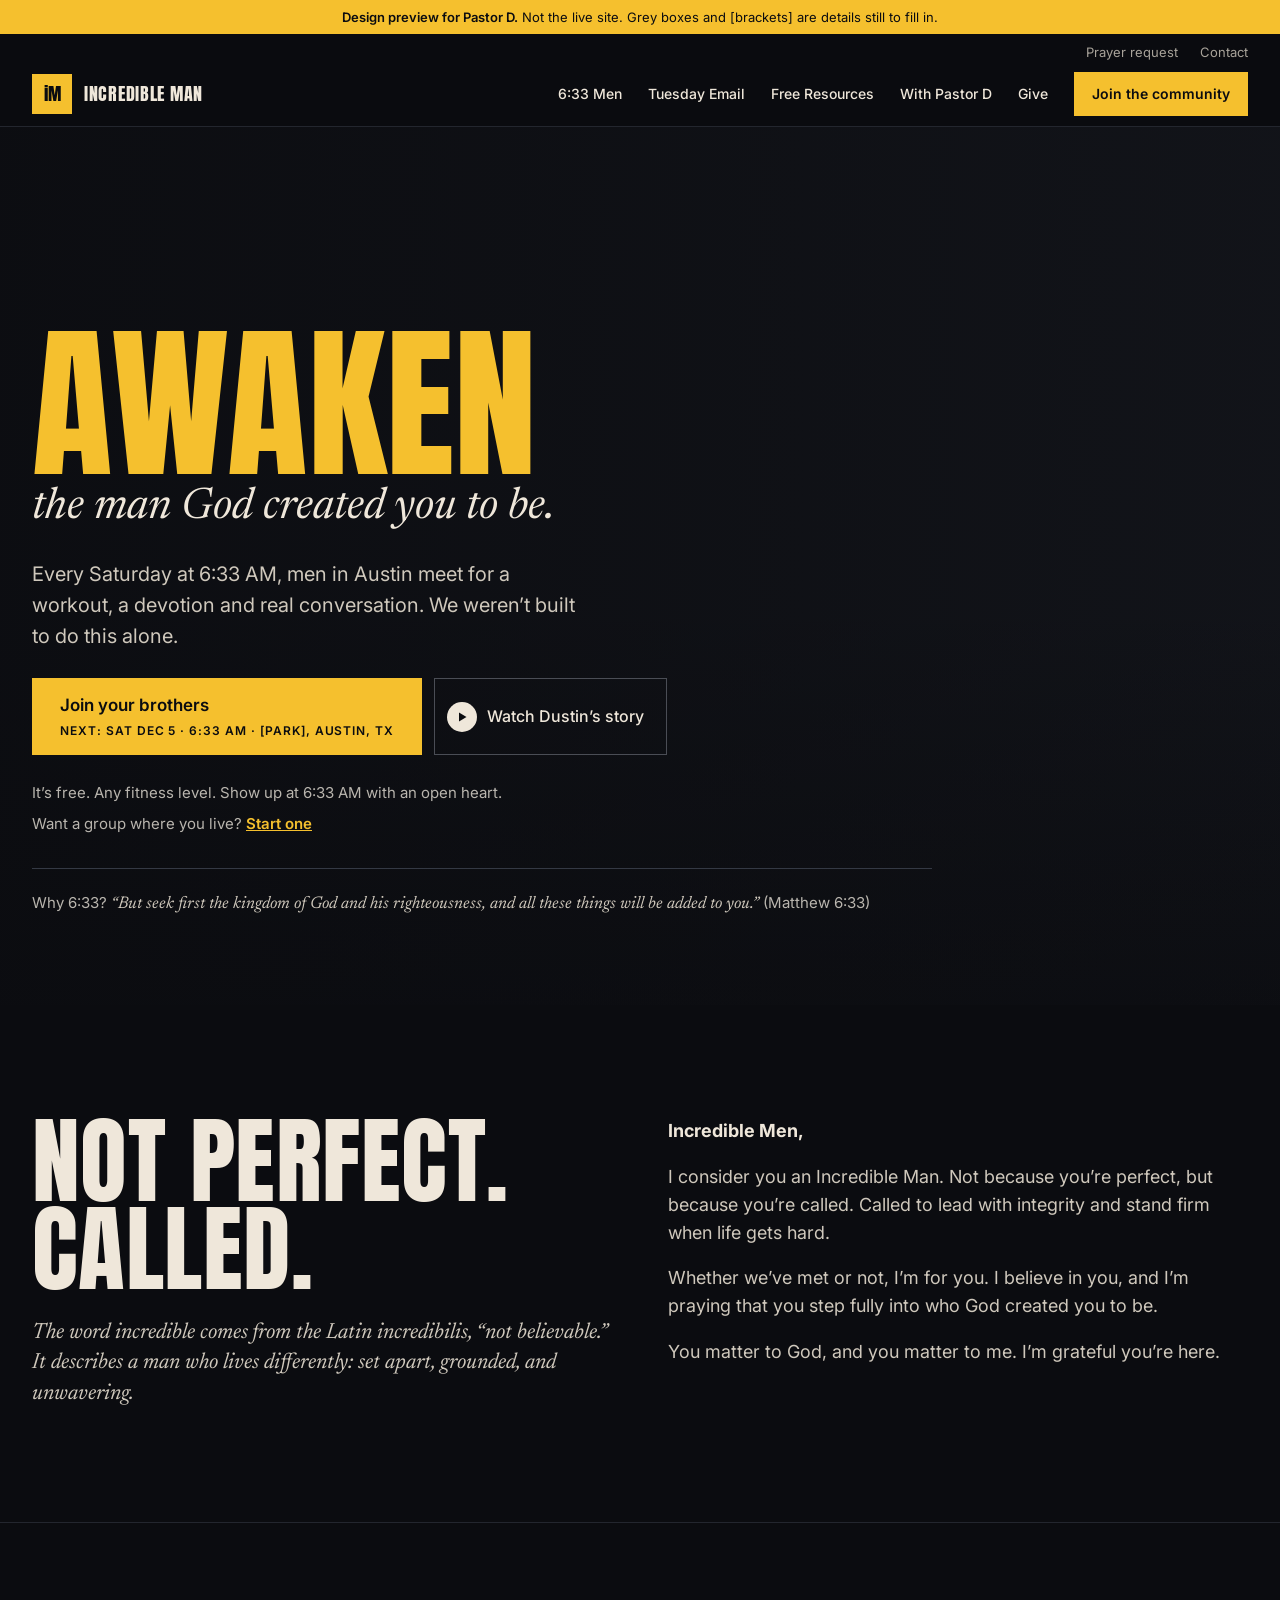
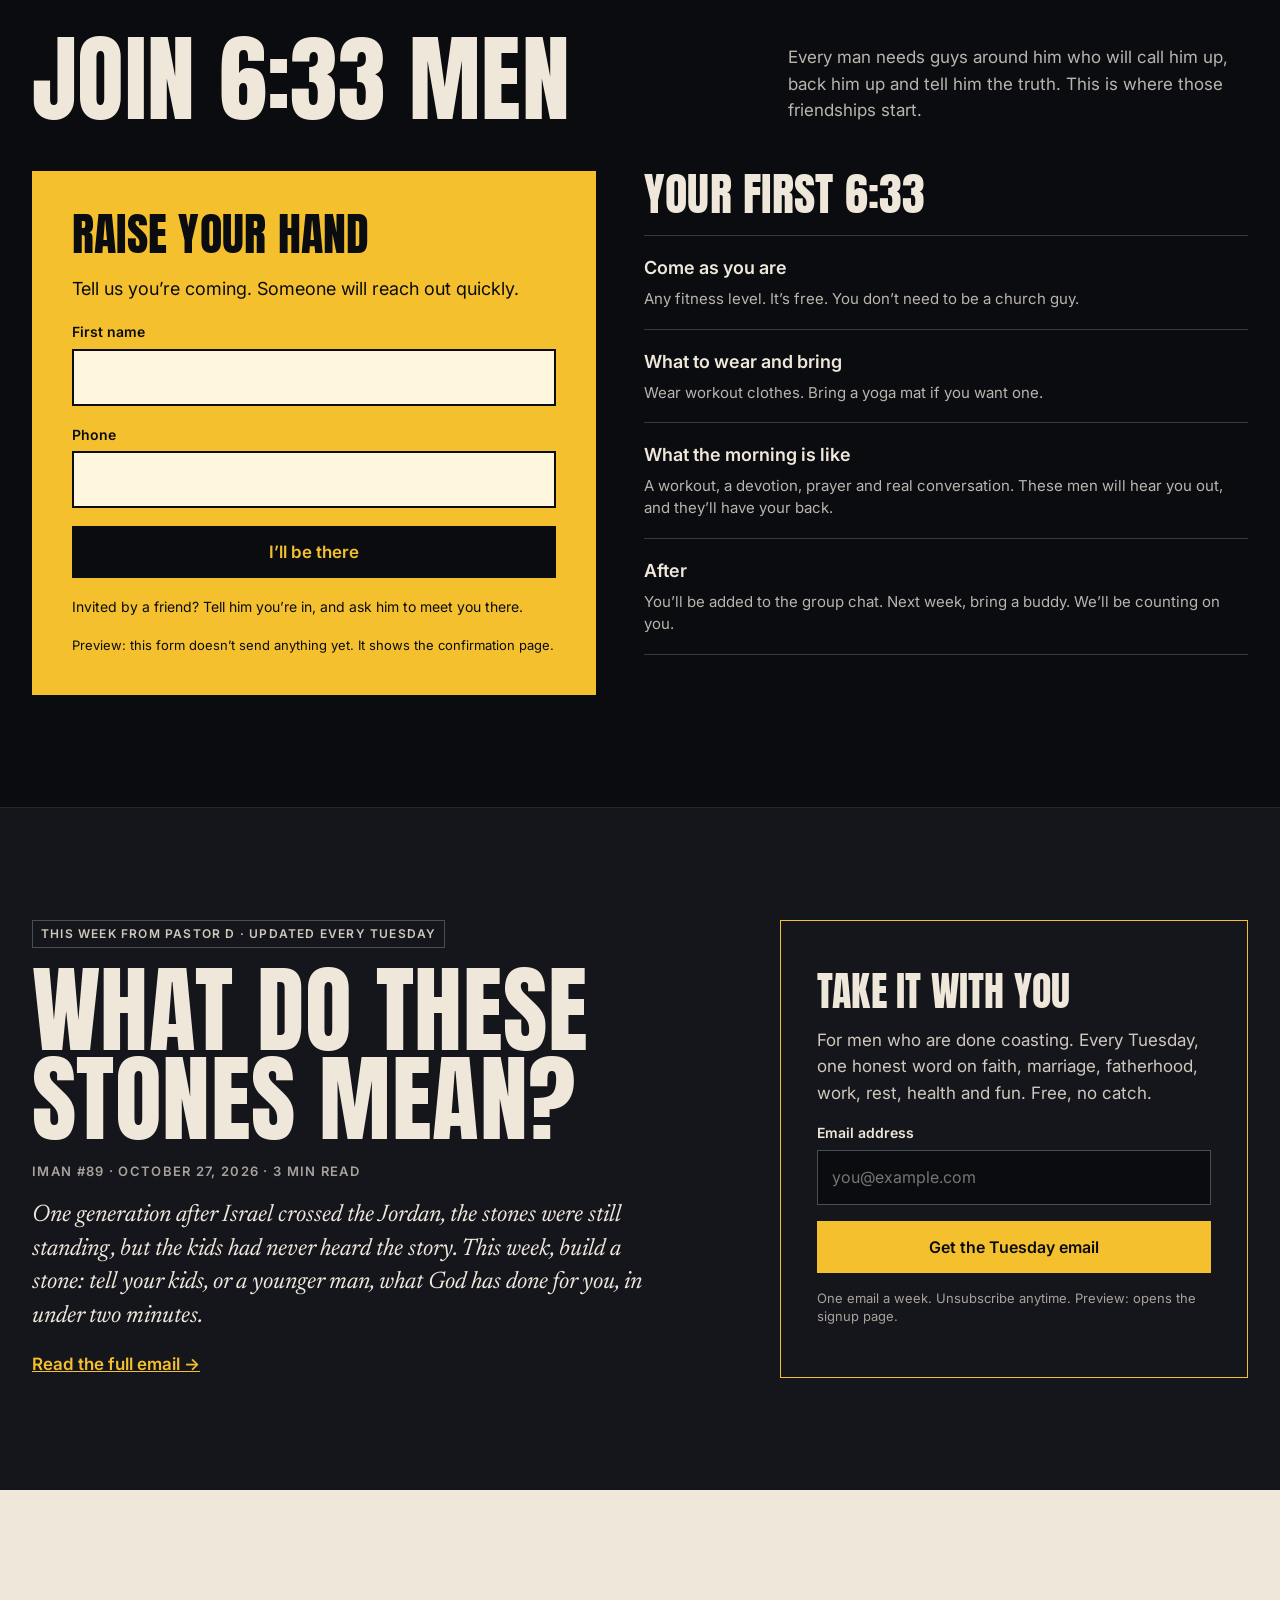
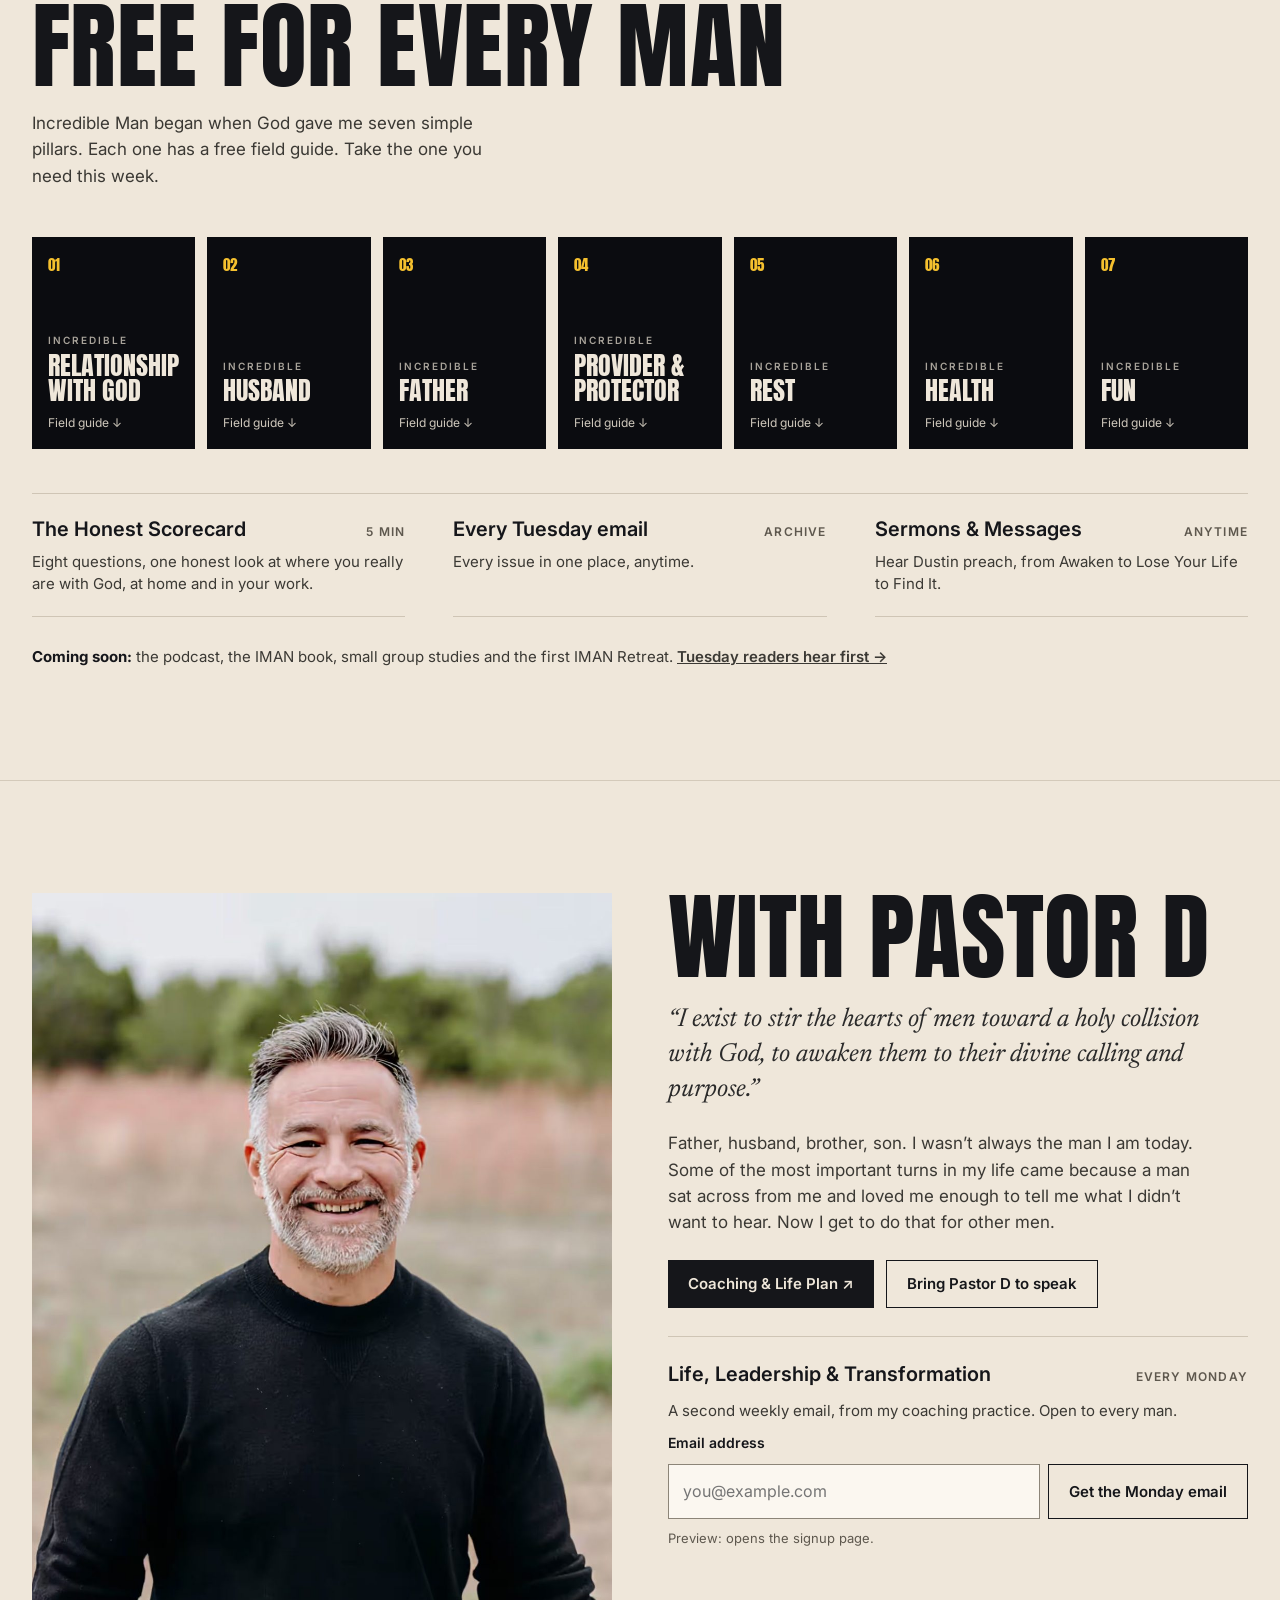
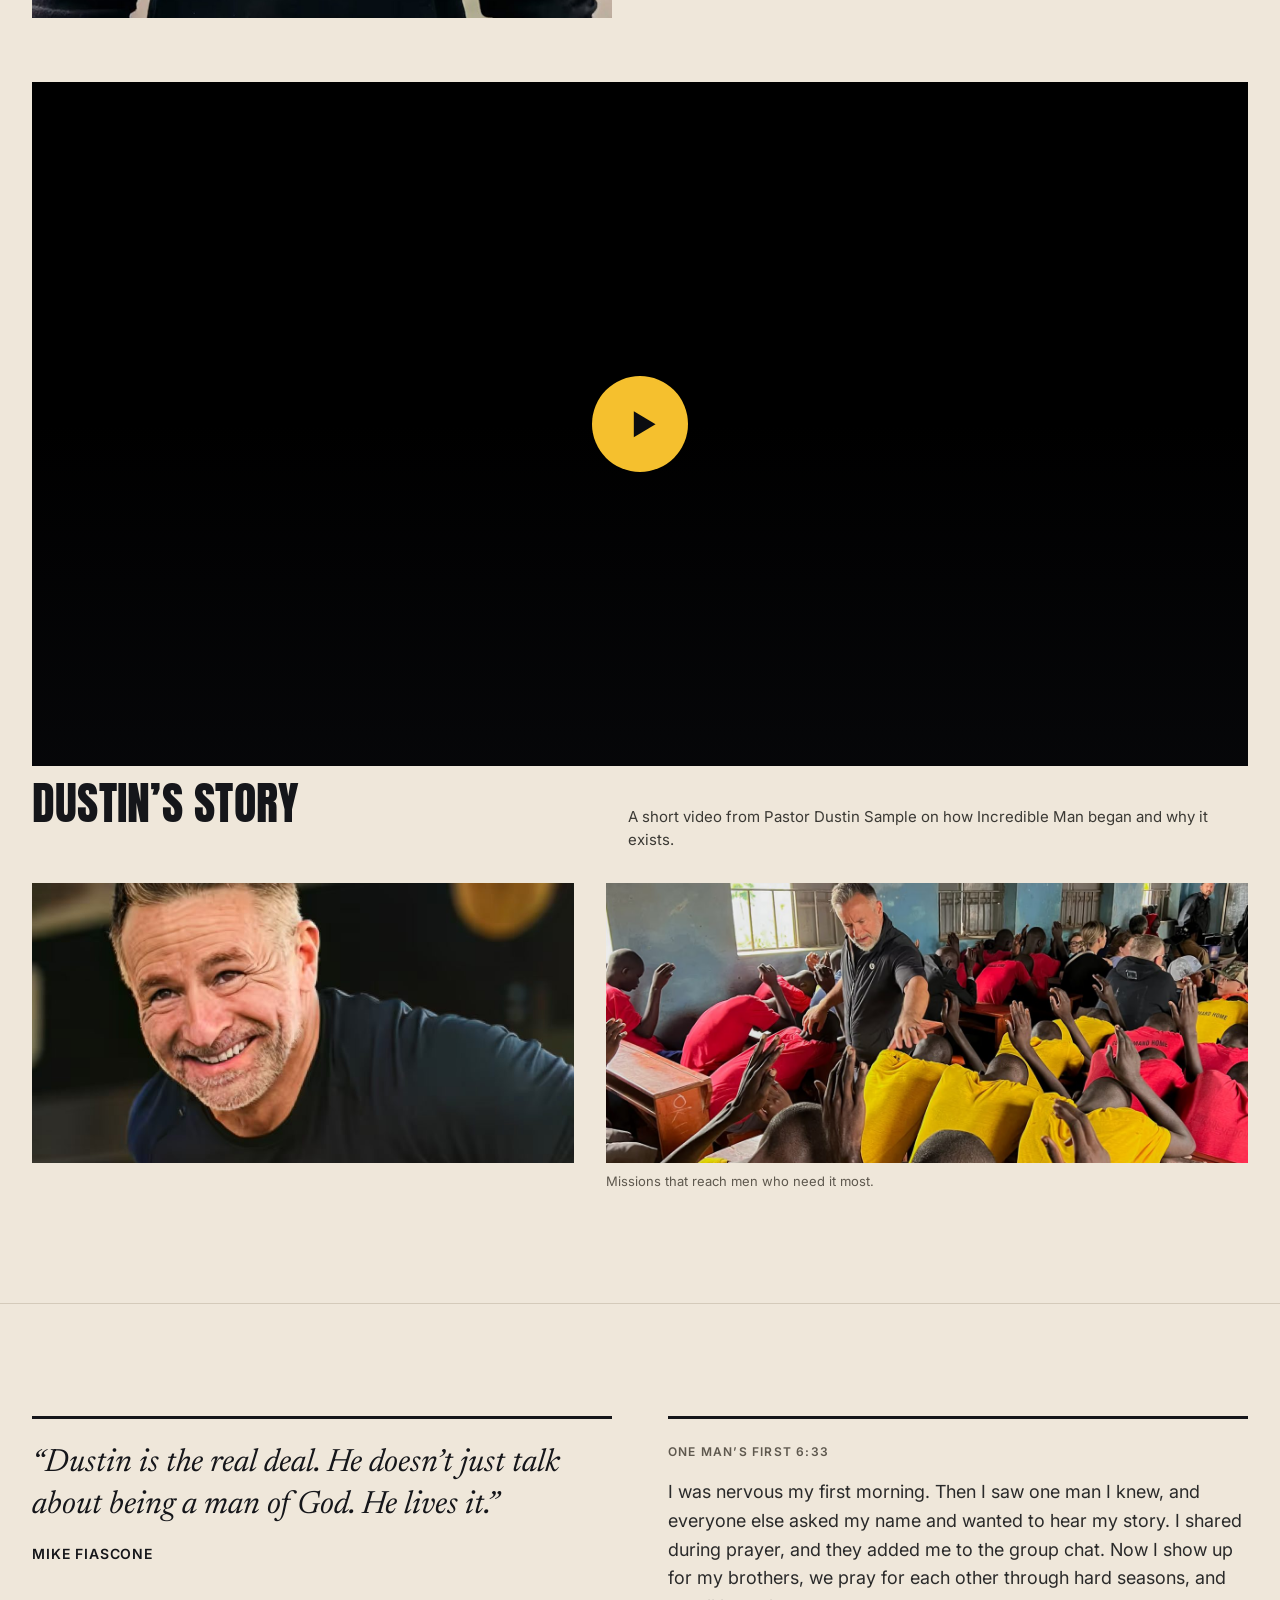
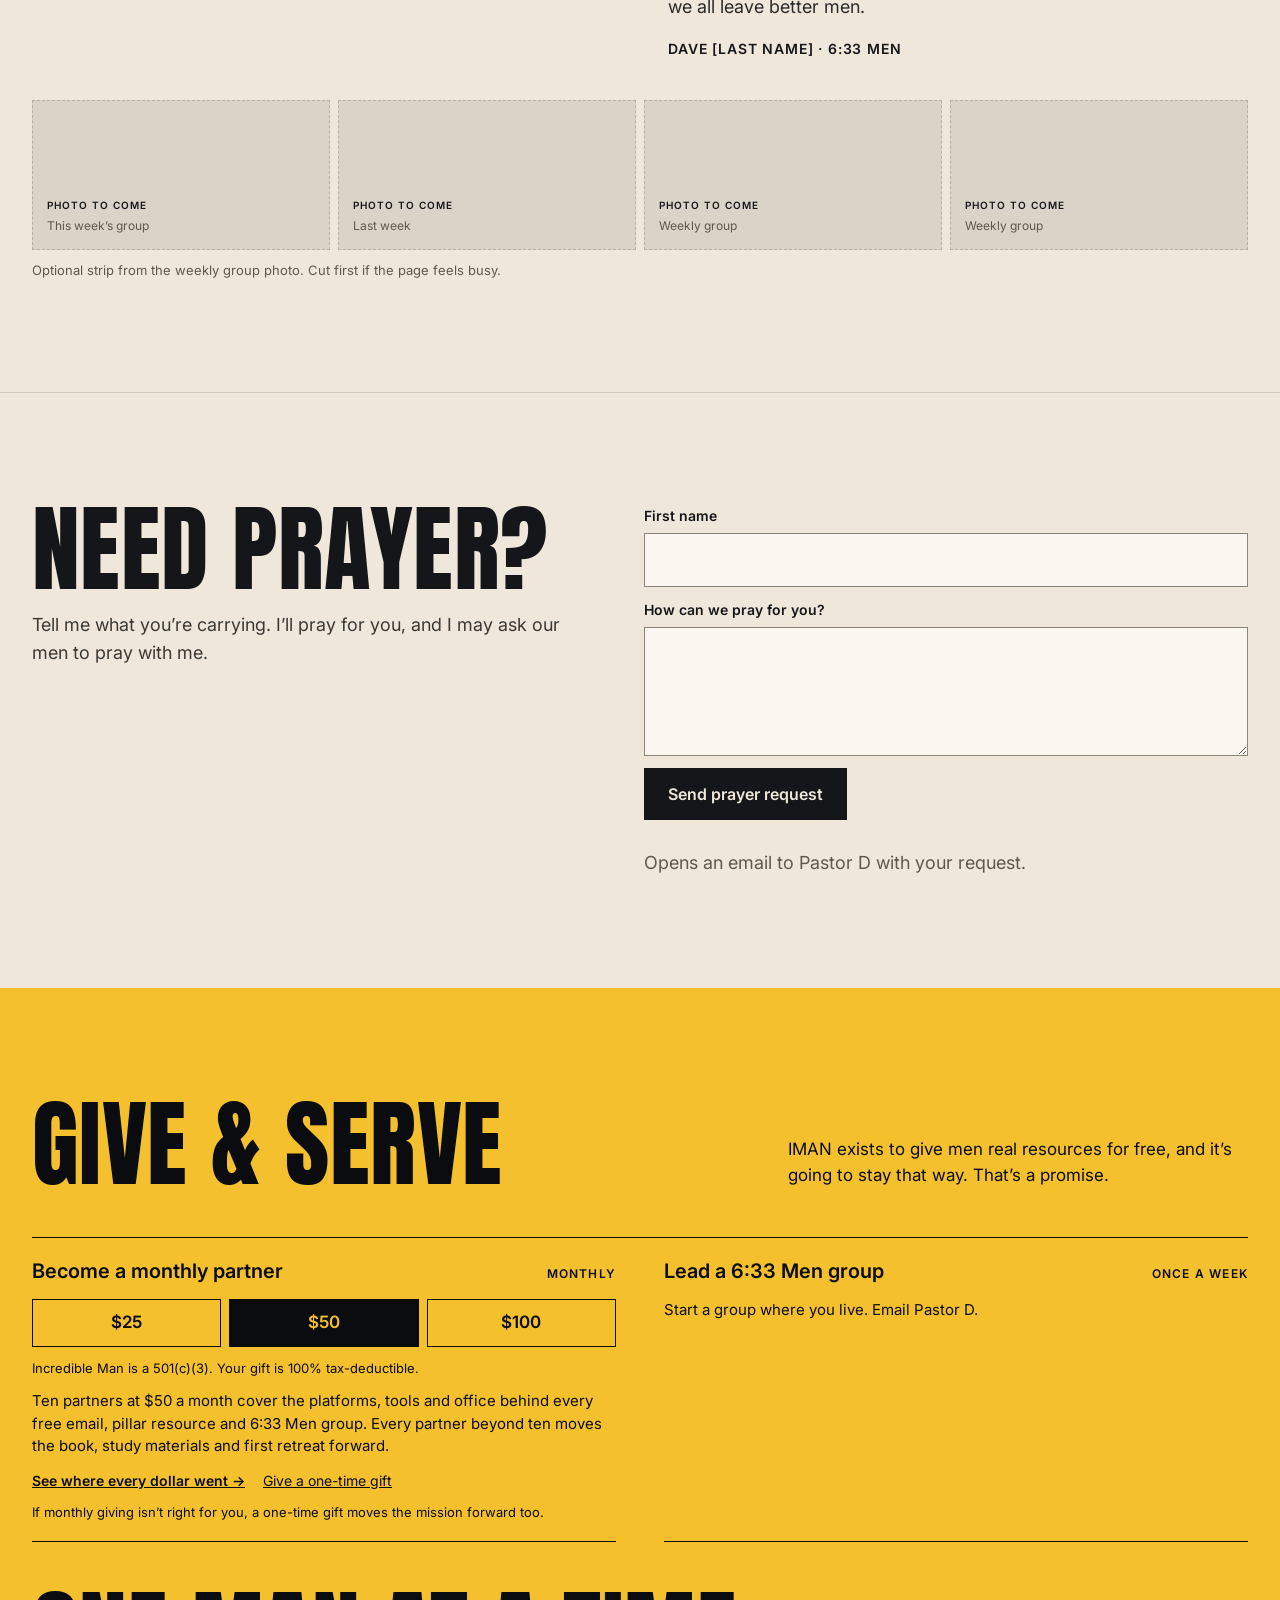
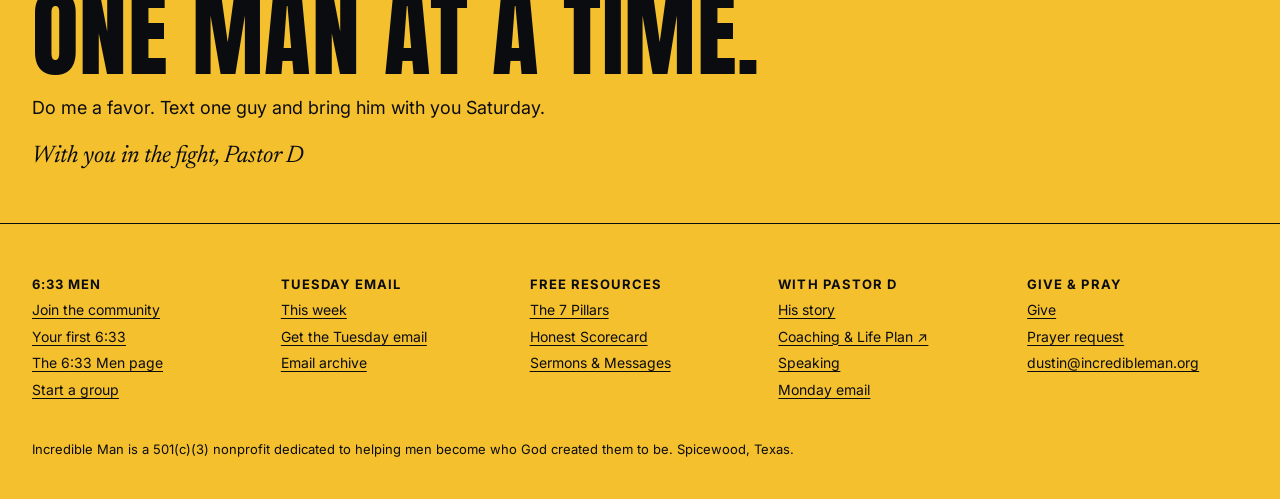
==== commit 4ee6383b: "Rewrite site copy in Pastor D's Tuesday-email voice Applies the copy style guide: first person to on" ====
--- a/index.html
+++ b/index.html
@@ -51,6 +51,7 @@
 .about .serif{font-size:clamp(19px,1.8vw,22px);line-height:1.4;color:var(--soft-on-night);margin:24px 0 0}
 .about-body p{margin:0 0 18px;font-size:clamp(17px,1.5vw,18px);color:var(--soft-on-night)}
 .about-body strong{color:var(--on-night)}
+.about-body .sign{font-family:var(--serif);font-style:italic;font-size:22px;color:var(--on-night);margin-top:6px}
 
 /* join */
 .join{border-top:1px solid #23262E}
@@ -200,29 +201,30 @@
     </div>
     <div class="wrap hero-inner">
       <h1><span class="big">Awaken</span><span class="small">the man God created you to be.</span></h1>
-      <p class="hero-lead">You were made to walk in power, purpose, and freedom. You were never meant to do it alone.</p>
+      <p class="hero-lead">Every Saturday at 6:33 AM, men in Austin meet for a workout, a devotion and real conversation. We weren’t built to do this alone.</p>
       <div class="hero-cta">
         <a class="btn btn-gold btn-join" href="#join"><span class="stack">Join your brothers<span class="when">NEXT: <span data-next-saturday>SATURDAY</span> · 6:33 AM · [PARK], AUSTIN, TX</span></span><span class="arrow" aria-hidden="true">→</span></a>
         <a class="btn btn-line btn-story" href="#story"><span class="dot" aria-hidden="true"><svg width="12" height="12" viewBox="0 0 12 12"><path d="M3 1.5v9l7.5-4.5z" fill="#0B0C10"/></svg></span>Watch Dustin’s story</a>
       </div>
       <div class="hero-notes">
-        <p>Free · Any fitness level · Show up at 6:33am with an open heart.</p>
+        <p>It’s free. Any fitness level. Show up at 6:33 AM with an open heart.</p>
         <p>Want a group where you live? <a href="mailto:dustin@incredibleman.org?subject=Start%20a%206%3A33%20Men%20group">Start one</a></p>
       </div>
-      <p class="why">Why 6:33? <em>“But seek ye first the kingdom of God, and his righteousness; and all these things shall be added unto you.”</em> Matthew 6:33 (KJV)</p>
+      <p class="why">Why 6:33? <em>“But seek first the kingdom of God and his righteousness, and all these things will be added to you.”</em> (Matthew 6:33)</p>
     </div>
   </section>
 
   <section class="section about" id="about">
     <div class="wrap about-grid">
       <div>
-        <h2 class="display h2">Masculinity is not toxic. Passivity is.</h2>
+        <h2 class="display h2">Not perfect. Called.</h2>
         <p class="serif">The word incredible comes from the Latin <em>incredibilis</em>, “not believable.” It describes a man who lives differently: set apart, grounded, and unwavering.</p>
       </div>
       <div class="about-body">
-        <p><strong>Incredible Man isn’t a brand. It’s a rescue mission.</strong> In a world confused about manhood, we’re calling men back to God’s original design.</p>
-        <p>This movement is for men who want to rise above cultural confusion, relational compromise, and spiritual passivity. It’s for those ready to live as protectors, providers, fathers, brothers, and leaders, not in their own strength, but by the Spirit of God.</p>
-        <p>We’re here to encourage you to become everything Jesus died for you to be, and to do everything He died for you to do. You are not alone.</p>
+        <p><strong>Incredible Men,</strong></p>
+        <p>I consider you an Incredible Man. Not because you’re perfect, but because you’re called. Called to lead with integrity and stand firm when life gets hard.</p>
+        <p>Whether we’ve met or not, I’m for you. I believe in you, and I’m praying that you step fully into who God created you to be.</p>
+        <p>You matter to God, and you matter to me. I’m grateful you’re here.</p>
       </div>
     </div>
   </section>
@@ -231,7 +233,7 @@
     <div class="wrap">
       <div class="section-head">
         <h2 class="display h2" id="join-title">Join 6:33 Men</h2>
-        <p>Every Saturday at 6:33 AM, men gather in Austin for a workout and prayer. We weren’t built to do this alone. Every man needs guys around him who will call him up, back him up, and tell him the truth.</p>
+        <p>Every man needs guys around him who will call him up, back him up and tell him the truth. This is where those friendships start.</p>
       </div>
       <div class="join-grid">
         <form class="join-form" data-join="633/confirmed/" aria-label="Raise your hand for 6:33 Men">
@@ -246,10 +248,10 @@
         <div class="first">
           <h3 class="display h3">Your first 6:33</h3>
           <div class="rows">
-            <div class="row"><span class="name">Come as you are</span><span class="desc">Any fitness level is welcome. It’s free. You don’t need to be a church guy.</span></div>
-            <div class="row"><span class="name">What to wear and bring</span><span class="desc">Wear athletic gear. Bring a yoga mat if preferred.</span></div>
-            <div class="row"><span class="name">What the morning is like</span><span class="desc">A workout, a devotion, prayer and real conversation. This group of brothers is ready to hear you and help you.</span></div>
-            <div class="row"><span class="name">After</span><span class="desc">You’ll be added to the group chat. Share the love back to your community. We’ll count on you to show up again next week.</span></div>
+            <div class="row"><span class="name">Come as you are</span><span class="desc">Any fitness level. It’s free. You don’t need to be a church guy.</span></div>
+            <div class="row"><span class="name">What to wear and bring</span><span class="desc">Wear workout clothes. Bring a yoga mat if you want one.</span></div>
+            <div class="row"><span class="name">What the morning is like</span><span class="desc">A workout, a devotion, prayer and real conversation. These men will hear you out, and they’ll have your back.</span></div>
+            <div class="row"><span class="name">After</span><span class="desc">You’ll be added to the group chat. Next week, bring a buddy. We’ll be counting on you.</span></div>
           </div>
         </div>
       </div>
@@ -267,7 +269,7 @@
       </article>
       <form class="take" data-open="https://incredibleman.kit.com/subscribe" aria-label="Get the Tuesday email">
         <h3 class="display" style="font-size:40px;line-height:1">Take it with you</h3>
-        <p style="color:var(--soft-on-night)">One honest word every Tuesday on faith, marriage, fatherhood, work, rest, health and fun. Free, no catch.</p>
+        <p style="color:var(--soft-on-night)">For men who are done coasting. Every Tuesday, one honest word on faith, marriage, fatherhood, work, rest, health and fun. Free, no catch.</p>
         <div class="field"><label for="tuesday-email">Email address</label><input class="input input-night" id="tuesday-email" type="email" autocomplete="email" placeholder="you@example.com"></div>
         <button class="btn btn-gold" type="submit">Get the Tuesday email</button>
         <p class="form-note" style="color:var(--quiet-on-night)">One email a week. Unsubscribe anytime. Preview: opens the signup page.</p>
@@ -279,7 +281,7 @@
     <div class="wrap">
       <div class="section-head">
         <h2 class="display h2" id="free-title">Free for every man</h2>
-        <p>Incredible Man began when God gave Pastor D seven simple pillars. Each one has a free field guide, every email on that pillar, and related sermons.</p>
+        <p>Incredible Man began when God gave me seven simple pillars. Each one has a free field guide. Take the one you need this week.</p>
       </div>
       <div class="shelf" id="pillars">
         <a class="cover" href="https://cdn.prod.website-files.com/6882484fc5546626cf85a8fe/6aca1dec510c28d044bf10f8_Incredible_Relationship_with_God.pdf" target="_blank" rel="noopener"><span class="num">01</span><span><span class="kicker">INCREDIBLE</span><span class="word">Relationship with God</span><span class="dl">Field guide ↓</span></span></a>
@@ -292,7 +294,7 @@
       </div>
       <div class="free-list">
         <a class="item" href="https://guide.dustindsample.com/scorecard" target="_blank" rel="noopener"><span class="item-top"><span class="item-name">The Honest Scorecard</span><span class="tag">5 min</span></span><p>Eight questions, one honest look at where you really are with God, at home and in your work.</p></a>
-        <a class="item" href="https://incredibleman.kit.com/posts" target="_blank" rel="noopener"><span class="item-top"><span class="item-name">Every Tuesday email</span><span class="tag">Archive</span></span><p>Every issue in one place, anytime.</p></a>
+        <a class="item" href="https://newsletter.incredibleman.org/" target="_blank" rel="noopener"><span class="item-top"><span class="item-name">Every Tuesday email</span><span class="tag">Archive</span></span><p>Every issue in one place, anytime.</p></a>
         <a class="item" href="https://www.incredibleman.org/sermons-messages" target="_blank" rel="noopener"><span class="item-top"><span class="item-name">Sermons &amp; Messages</span><span class="tag">Anytime</span></span><p>Hear Dustin preach, from Awaken to Lose Your Life to Find It.</p></a>
       </div>
       <p class="soon"><strong>Coming soon:</strong> the podcast, the IMAN book, small group studies and the first IMAN Retreat. <a href="#email" style="font-weight:600">Tuesday readers hear first →</a></p>
@@ -306,14 +308,14 @@
         <div>
           <h2 class="display h2" id="pastor-title">With Pastor D</h2>
           <p class="serif quote">“I exist to stir the hearts of men toward a holy collision with God, to awaken them to their divine calling and purpose.”</p>
-          <p class="bio">Father, husband, brother, son. I wasn’t always the man I am today. This isn’t about perfection. It’s about progression, community, and walking in the identity God designed for us.</p>
+          <p class="bio">Father, husband, brother, son. I wasn’t always the man I am today. Some of the most important turns in my life came because a man sat across from me and loved me enough to tell me what I didn’t want to hear. Now I get to do that for other men.</p>
           <div class="actions">
             <a class="btn btn-ink" href="https://dustindsample.com" target="_blank" rel="noopener">Coaching &amp; Life Plan ↗</a>
             <a class="btn btn-ink-line" href="mailto:dustin@incredibleman.org?subject=Speaking%20request">Bring Pastor D to speak</a>
           </div>
           <form class="monday" data-open="https://guide.dustindsample.com/" aria-label="Get the Monday email">
             <span class="item-top"><span class="item-name">Life, Leadership &amp; Transformation</span><span class="tag" style="color:var(--quiet-ink)">Every Monday</span></span>
-            <span style="font-size:15px;line-height:1.5;color:var(--soft-ink)">A second weekly email from Dustin, open to every man.</span>
+            <span style="font-size:15px;line-height:1.5;color:var(--soft-ink)">A second weekly email, from my coaching practice. Open to every man.</span>
             <label for="monday-email" style="font-size:14px;font-weight:600">Email address</label>
             <div class="inline">
               <input class="input input-bone" id="monday-email" type="email" autocomplete="email" placeholder="you@example.com">
@@ -329,7 +331,7 @@
             <span class="story-badge" aria-hidden="true"><svg viewBox="0 0 12 12"><path d="M2.5 1.2v9.6l8-4.8z" fill="#0B0C10"/></svg></span>
           </button>
         </div>
-        <figcaption><span class="display">Discover Dustin’s story</span><span>A short video testimony from founder Dustin Sample sharing the journey behind Incredible Man and why it exists.</span></figcaption>
+        <figcaption><span class="display">Dustin’s story</span><span>A short video from Pastor Dustin Sample on how Incredible Man began and why it exists.</span></figcaption>
       </figure>
       <div class="pics">
         <figure><img src="assets/dustin-exercising.jpg" alt="Dustin smiling mid-workout on gymnastic rings" loading="lazy" style="object-position:center 25%"></figure>
@@ -365,7 +367,7 @@
     <div class="wrap prayer-grid">
       <div>
         <h2 class="display h2" id="prayer-title">Need prayer?</h2>
-        <p>Pastor Dustin will pray for you, and may ask his community to pray with him.</p>
+        <p>Tell me what you’re carrying. I’ll pray for you, and I may ask our men to pray with me.</p>
       </div>
       <form class="prayer-form" data-prayer aria-label="Prayer request">
         <div class="field"><label for="prayer-name">First name</label><input class="input input-bone" id="prayer-name" name="first_name" autocomplete="given-name"></div>
@@ -380,7 +382,7 @@
     <div class="wrap">
       <div class="section-head">
         <h2 class="display h2" id="give-title">Give &amp; Serve</h2>
-        <p>IMAN exists to give men real resources for free, and it’s going to stay that way.</p>
+        <p>IMAN exists to give men real resources for free, and it’s going to stay that way. That’s a promise.</p>
       </div>
       <div class="give-list">
         <div class="give-item">
@@ -392,7 +394,8 @@
           </div>
           <span class="small" style="font-size:13px">Incredible Man is a 501(c)(3). Your gift is 100% tax-deductible.</span>
           <p>Ten partners at $50 a month cover the platforms, tools and office behind every free email, pillar resource and 6:33 Men group. Every partner beyond ten moves the book, study materials and first retreat forward.</p>
-          <span class="give-links"><a href="https://incredibleman.kit.com/posts/iman-88-a-year-of-building-men" target="_blank" rel="noopener" style="font-weight:600">See where every dollar went →</a><a href="https://www.zeffy.com/en-US/donation-form/fuel-the-vision-of-iman" target="_blank" rel="noopener">Or give a one-time gift</a></span>
+          <span class="give-links"><a href="https://incredibleman.kit.com/posts/iman-88-a-year-of-building-men" target="_blank" rel="noopener" style="font-weight:600">See where every dollar went →</a><a href="https://www.zeffy.com/en-US/donation-form/fuel-the-vision-of-iman" target="_blank" rel="noopener">Give a one-time gift</a></span>
+          <span class="small" style="font-size:13px">If monthly giving isn’t right for you, a one-time gift moves the mission forward too.</span>
         </div>
         <a class="give-item" href="mailto:dustin@incredibleman.org?subject=Lead%20a%206%3A33%20Men%20group">
           <span class="item-top"><span class="item-name">Lead a 6:33 Men group</span><span class="tag">Once a week</span></span>
@@ -400,8 +403,8 @@
         </a>
       </div>
       <div class="closing">
-        <p class="display">The world doesn’t need more men performing. It needs more men surrendered.</p>
-        <p>Let’s rebuild a generation, one pillar at a time.</p>
+        <p class="display">One man at a time.</p>
+        <p>Do me a favor. Text one guy and bring him with you Saturday.</p>
         <p class="serif">With you in the fight, Pastor D</p>
       </div>
     </div>
@@ -412,7 +415,7 @@
   <div class="wrap">
     <nav class="sitemap" aria-label="Site map">
       <div><strong>6:33 MEN</strong><a href="#join">Join the community</a><a href="#join">Your first 6:33</a><a href="633/">The 6:33 Men page</a><a href="mailto:dustin@incredibleman.org?subject=Start%20a%206%3A33%20Men%20group">Start a group</a></div>
-      <div><strong>TUESDAY EMAIL</strong><a href="#email">This week</a><a href="https://incredibleman.kit.com/subscribe" target="_blank" rel="noopener">Get the Tuesday email</a><a href="https://incredibleman.kit.com/posts" target="_blank" rel="noopener">Email archive</a></div>
+      <div><strong>TUESDAY EMAIL</strong><a href="#email">This week</a><a href="https://incredibleman.kit.com/subscribe" target="_blank" rel="noopener">Get the Tuesday email</a><a href="https://newsletter.incredibleman.org/" target="_blank" rel="noopener">Email archive</a></div>
       <div><strong>FREE RESOURCES</strong><a href="#pillars">The 7 Pillars</a><a href="https://guide.dustindsample.com/scorecard" target="_blank" rel="noopener">Honest Scorecard</a><a href="https://www.incredibleman.org/sermons-messages" target="_blank" rel="noopener">Sermons &amp; Messages</a></div>
       <div><strong>WITH PASTOR D</strong><a href="#story">His story</a><a href="https://dustindsample.com" target="_blank" rel="noopener">Coaching &amp; Life Plan ↗</a><a href="mailto:dustin@incredibleman.org?subject=Speaking%20request">Speaking</a><a href="https://guide.dustindsample.com/" target="_blank" rel="noopener">Monday email</a></div>
       <div><strong>GIVE &amp; PRAY</strong><a href="#give">Give</a><a href="#prayer">Prayer request</a><a href="mailto:dustin@incredibleman.org">dustin@incredibleman.org</a></div>
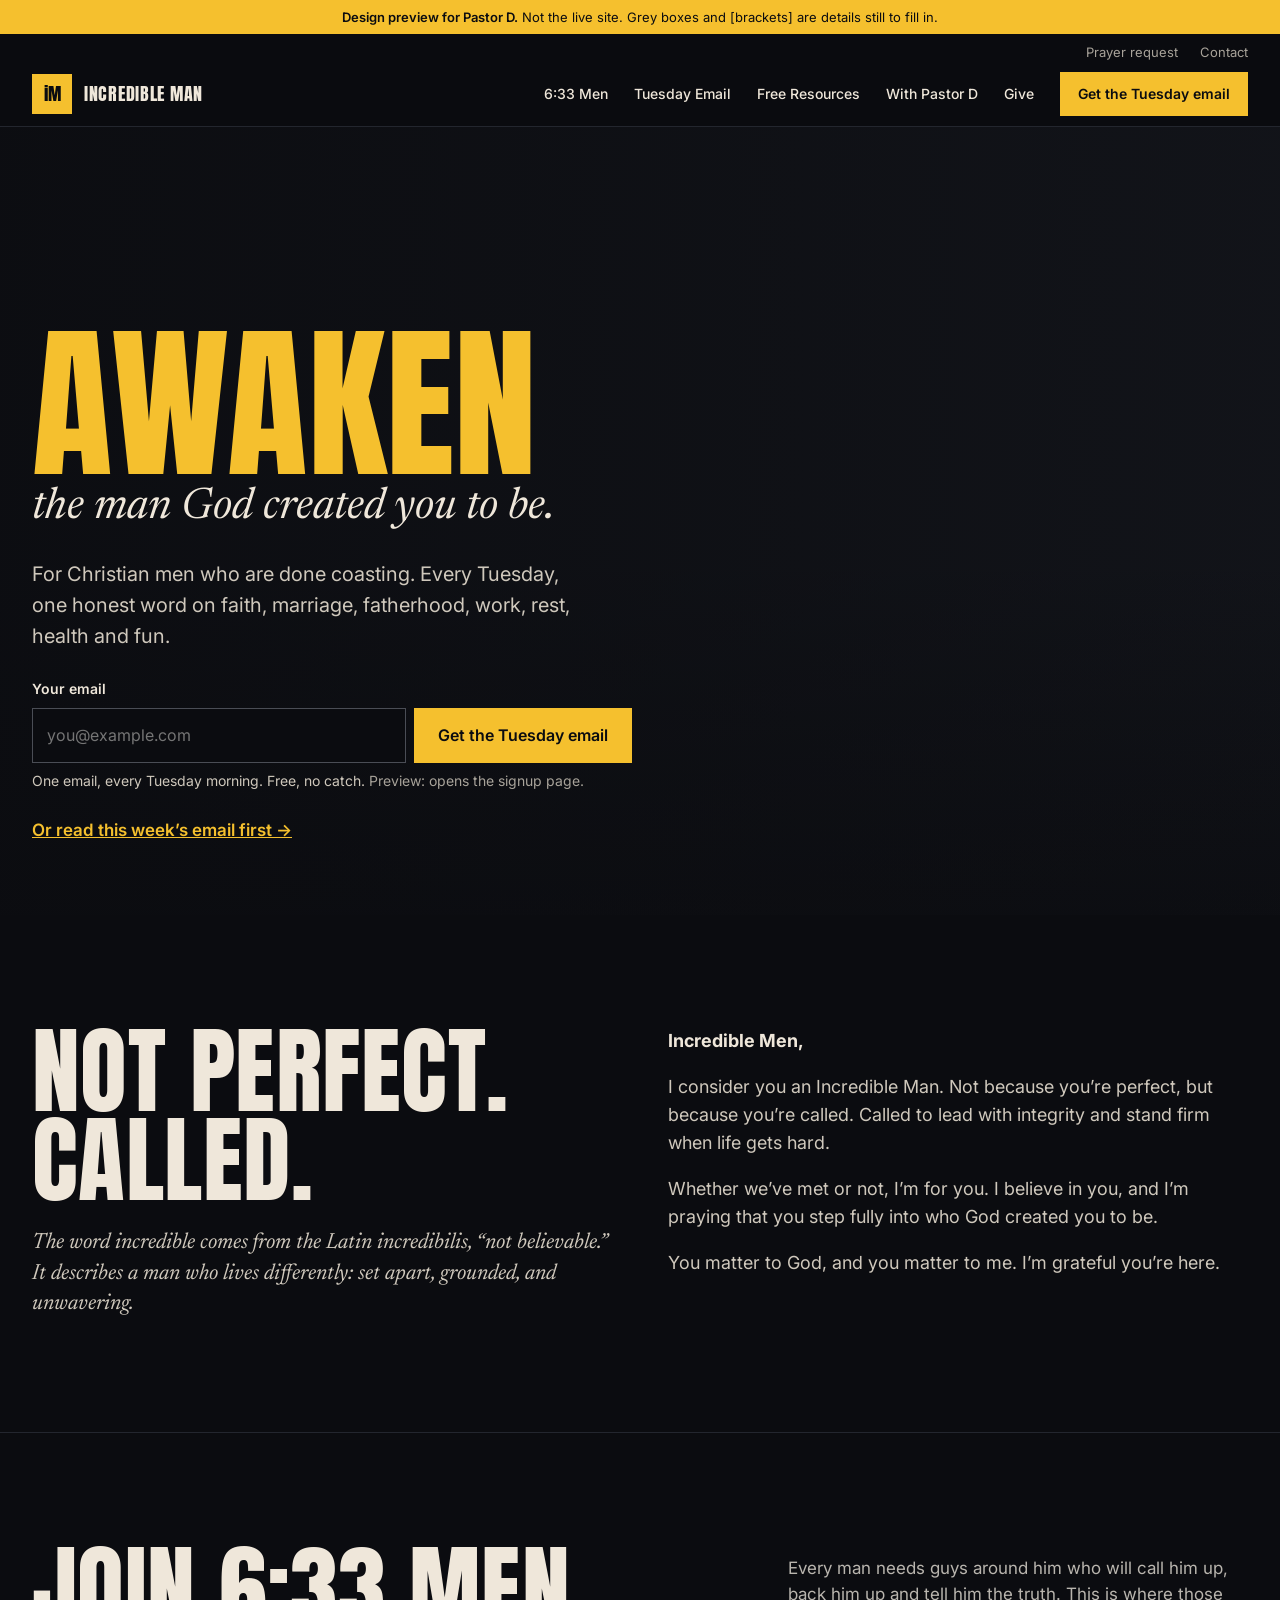
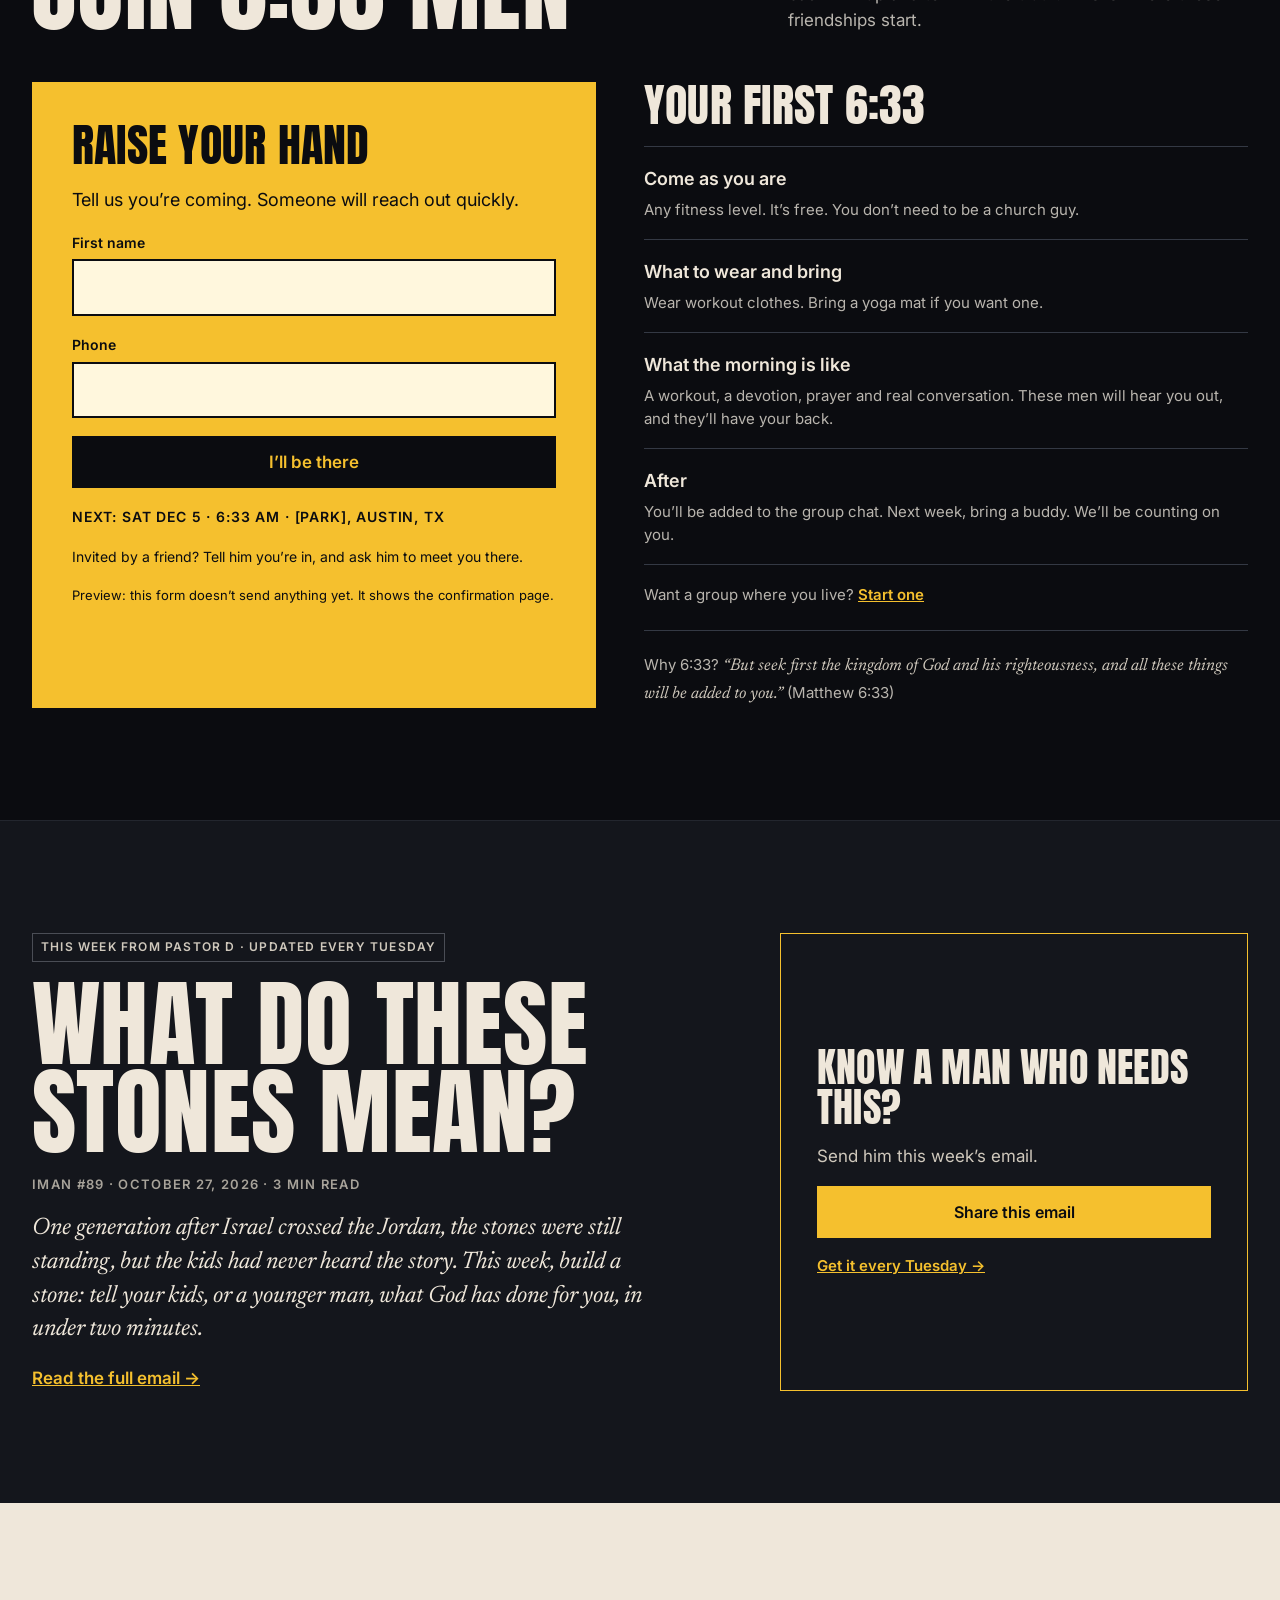
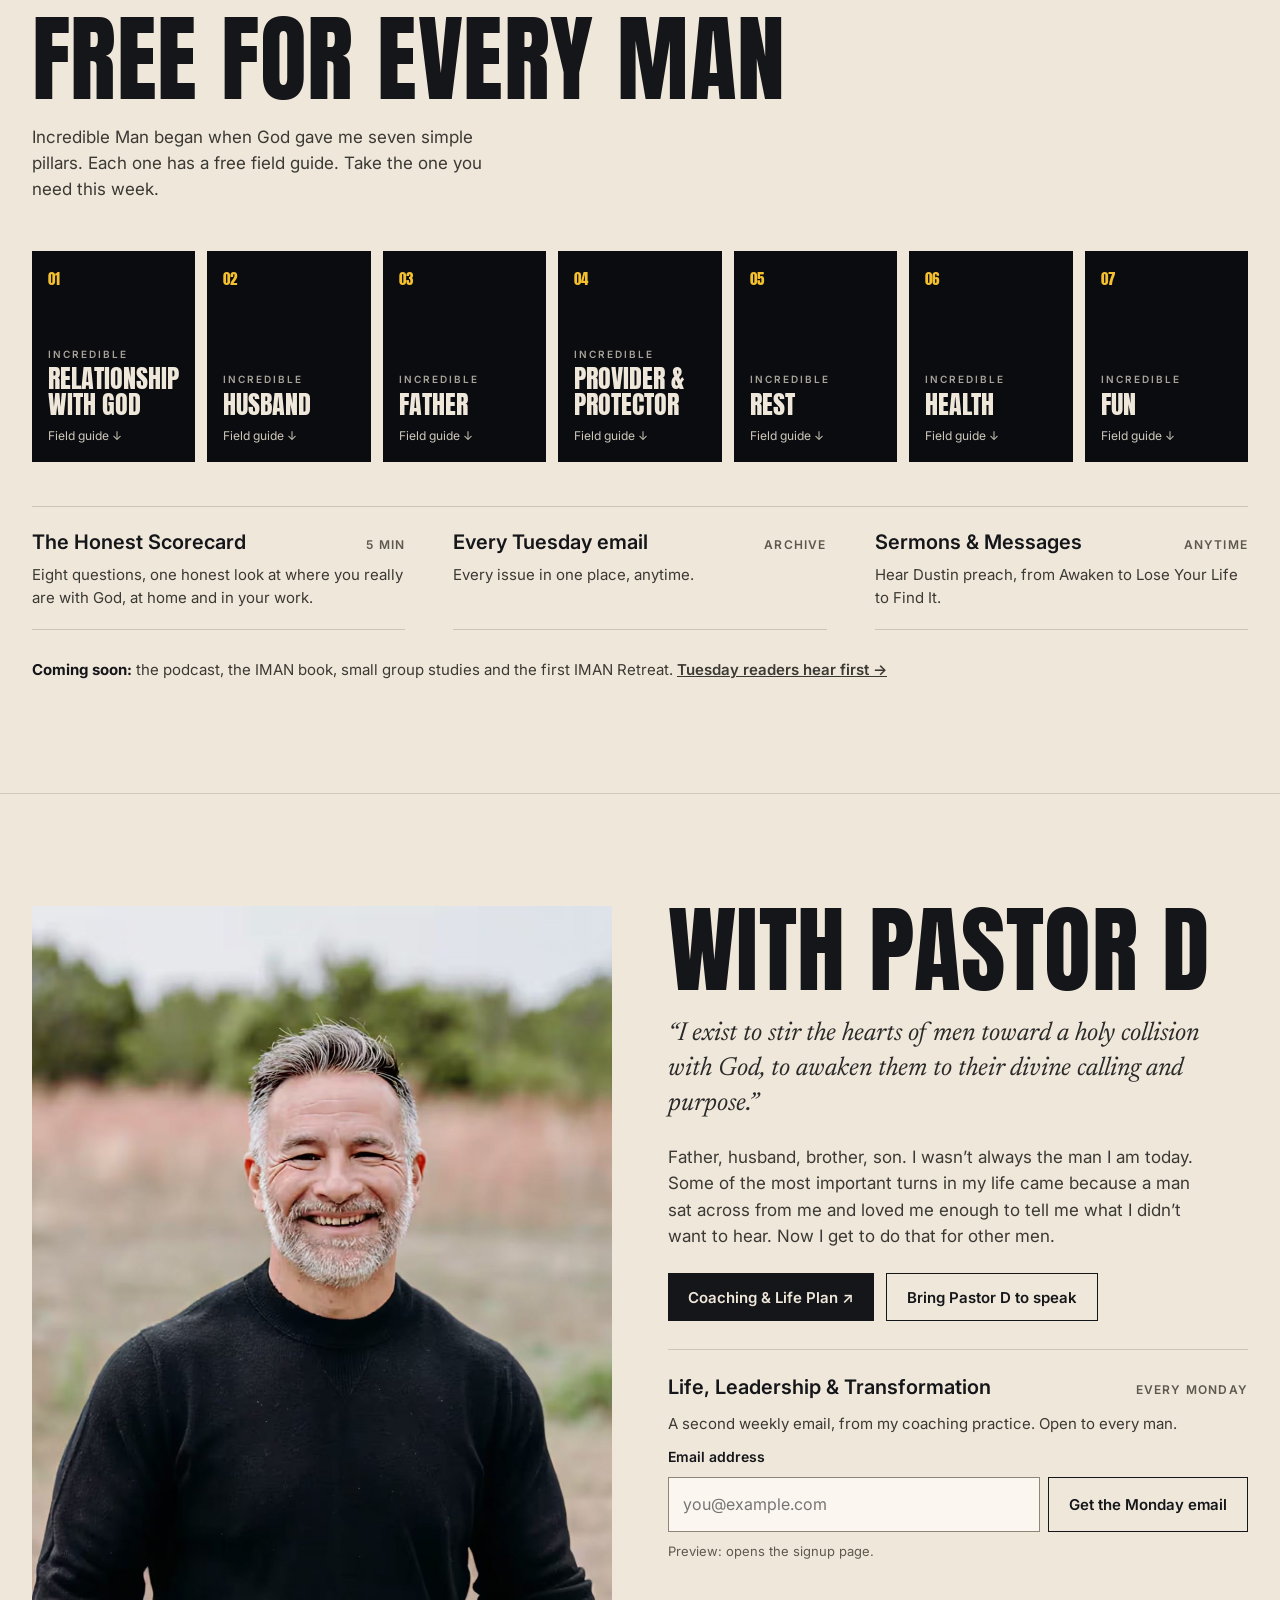
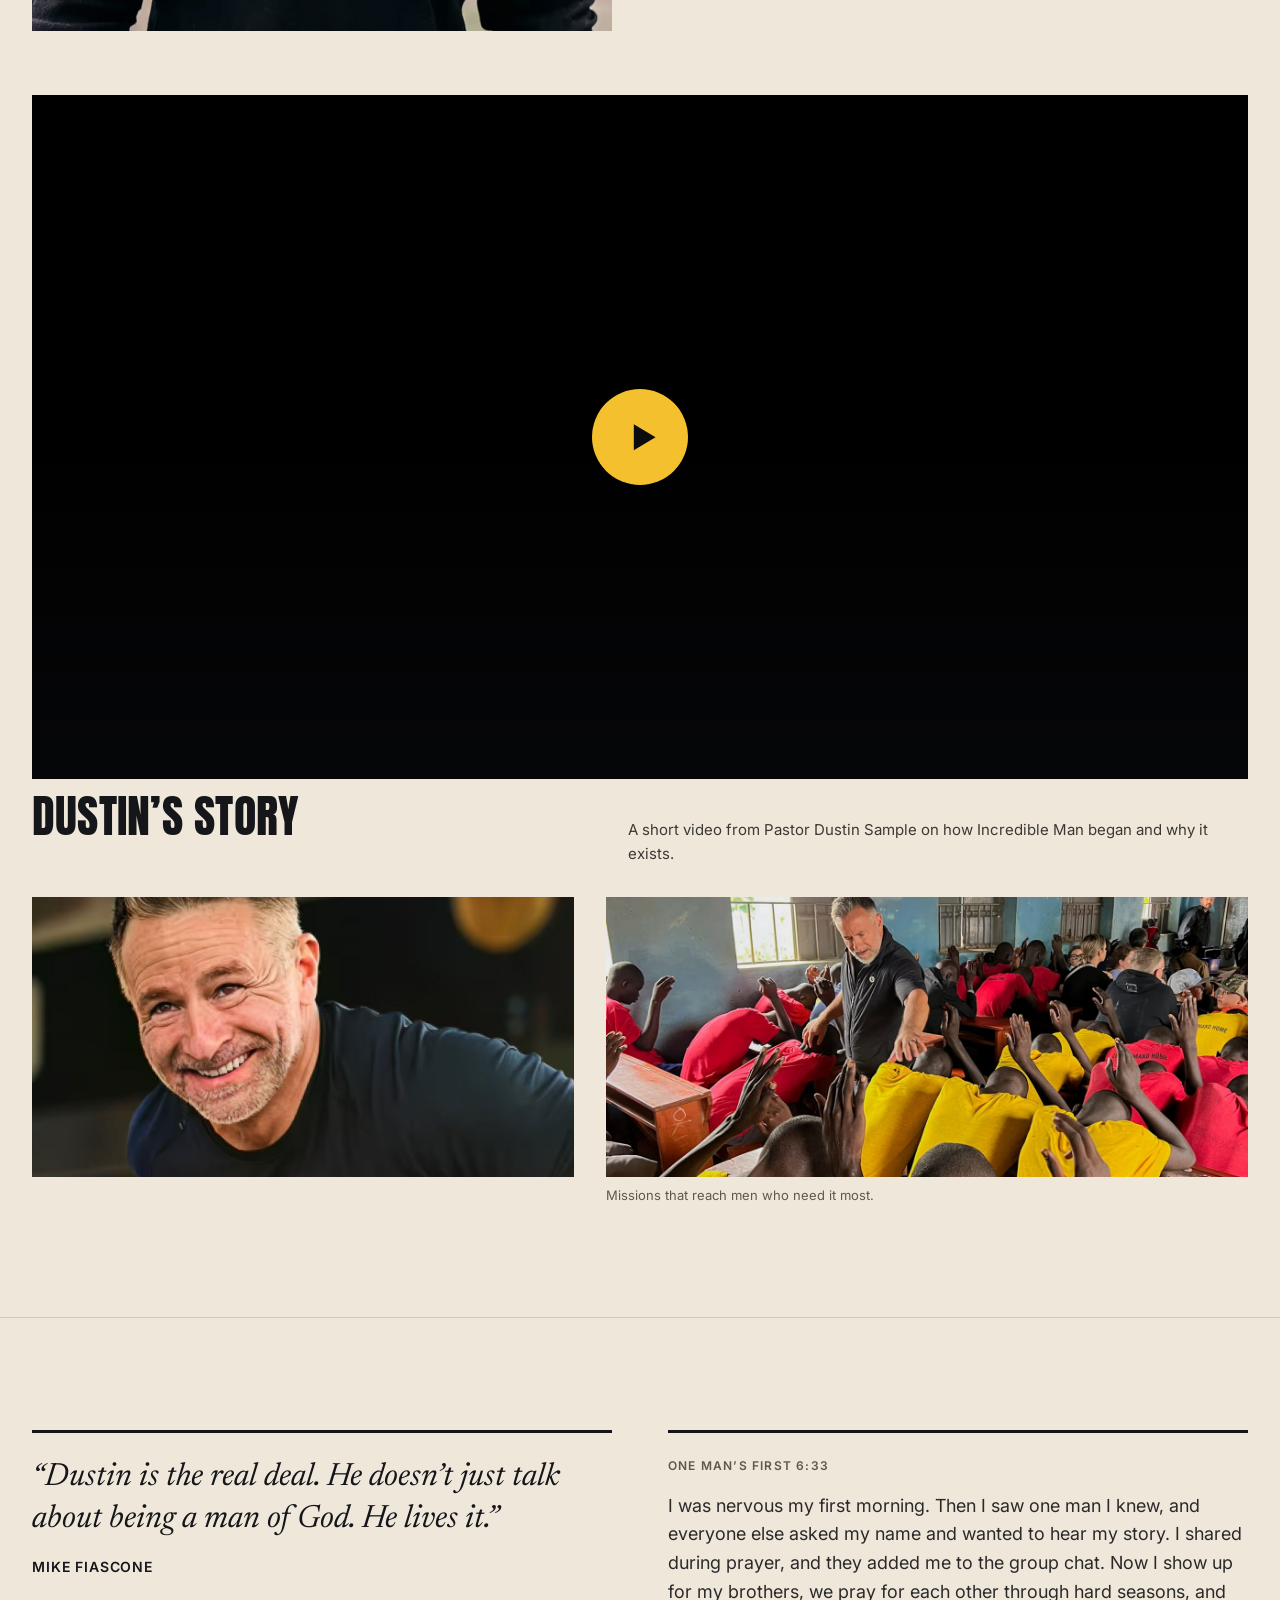
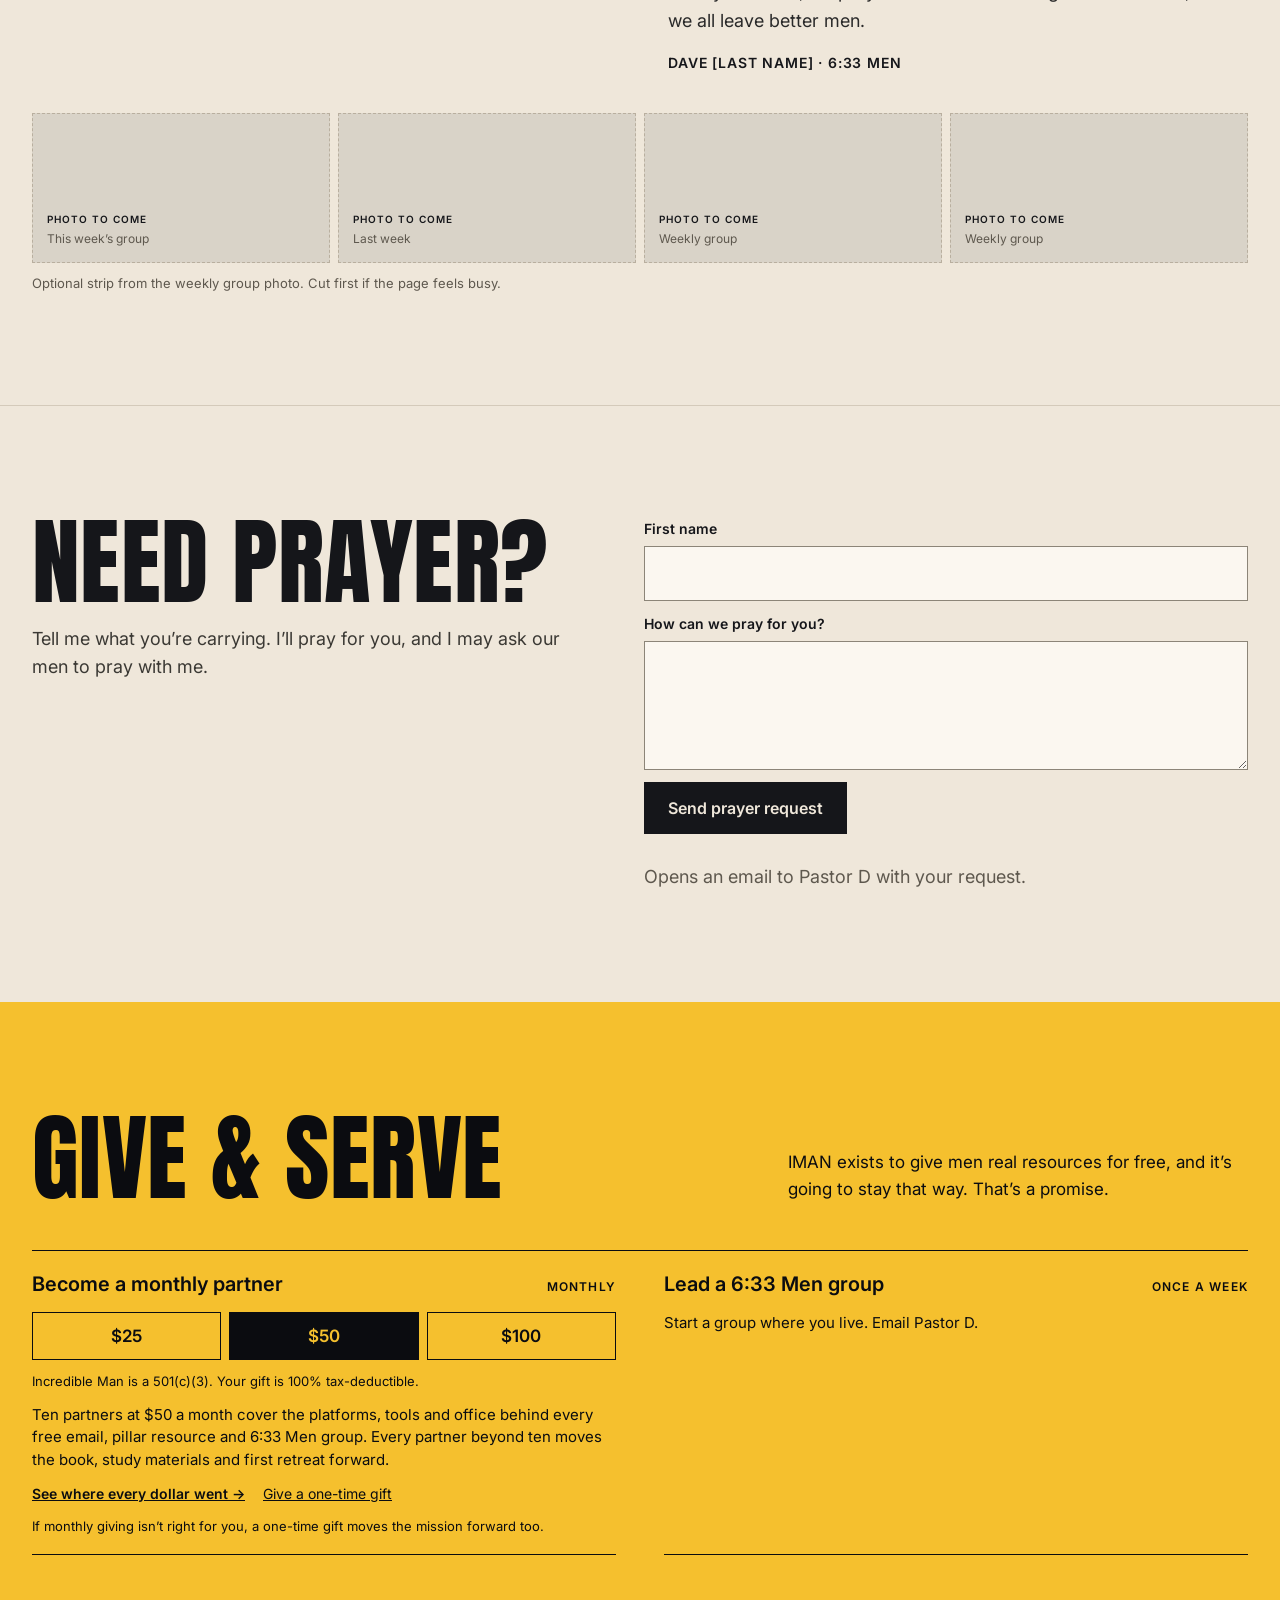
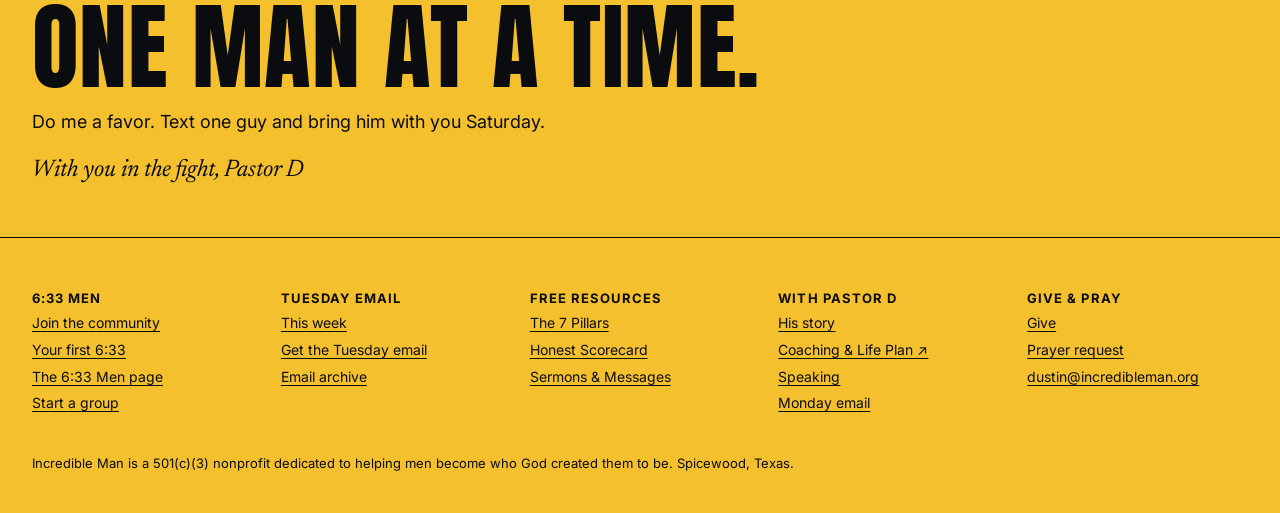
==== commit 6ac38060: "Lead the homepage with the Tuesday email signup The hero now says what IMAN is and asks for the emai" ====
--- a/index.html
+++ b/index.html
@@ -7,7 +7,7 @@
 <title>Incredible Man · Design Preview</title>
 <meta name="description" content="A design preview of the Incredible Man homepage, for Pastor Dustin Sample's review.">
 <meta property="og:title" content="Incredible Man · Design Preview">
-<meta property="og:description" content="Awaken the man God created you to be. Join your brothers at 6:33 Men.">
+<meta property="og:description" content="For Christian men who are done coasting. Every Tuesday, one honest word from Pastor D.">
 <meta property="og:image" content="https://i.ytimg.com/vi/2KZJzQRpYQw/maxresdefault.jpg">
 <meta name="theme-color" content="#0B0C10">
 <link rel="icon" href="data:image/svg+xml,%3Csvg xmlns='http://www.w3.org/2000/svg' viewBox='0 0 64 64'%3E%3Crect width='64' height='64' fill='%23F5C02E'/%3E%3Ctext x='32' y='44' font-family='Impact,Arial Black,sans-serif' font-size='30' text-anchor='middle' fill='%230B0C10'%3EiM%3C/text%3E%3C/svg%3E">
@@ -26,6 +26,15 @@
 .hero h1 .big{font-family:var(--display);font-weight:400;font-size:var(--h1);line-height:.86;color:var(--gold);text-transform:uppercase}
 .hero h1 .small{font-family:var(--serif);font-style:italic;font-weight:400;font-size:clamp(26px,3.4vw,48px);line-height:1.1;text-wrap:balance}
 .hero-lead{margin:0;max-width:560px;font-size:clamp(17px,1.6vw,20px);color:var(--soft-on-night)}
+.hero-signup{margin:0;display:flex;flex-direction:column;gap:8px;max-width:600px}
+.hero-signup label{font-size:14px;font-weight:600}
+.hero-signup-row{display:flex;flex-wrap:wrap;gap:8px}
+.hero-signup-row .input{flex:1 1 260px;min-width:0;background:rgba(11,12,16,.85)}
+.hero-signup-row .btn{flex:0 0 auto}
+.hero-signup .form-note{color:var(--soft-on-night);font-size:14px}
+.hero-signup .preview-note{color:var(--quiet-on-night)}
+.hero-secondary{align-self:flex-start;font-weight:600;color:var(--gold)}
+@media (max-width:700px){.hero-signup-row .btn{flex:1 1 100%}}
 .hero-cta{display:flex;flex-wrap:wrap;gap:12px;align-items:stretch}
 .btn-join{flex-direction:column;align-items:flex-start;gap:4px;padding:14px 28px;font-size:17px}
 .btn-join .when{font-size:12px;font-weight:600;letter-spacing:.08em}
@@ -35,7 +44,7 @@
 .hero-notes{display:flex;flex-direction:column;gap:8px;font-size:15px;color:var(--muted-on-night)}
 .hero-notes p{margin:0}
 .hero-notes a{color:var(--gold);font-weight:600}
-.why{border-top:1px solid var(--rule-night);padding-top:22px;margin-top:6px;font-size:15px;color:var(--muted-on-night);max-width:900px}
+.why{border-top:1px solid var(--rule-night);padding-top:22px;margin:6px 0 0;font-size:15px;color:var(--muted-on-night);max-width:900px}
 .why em{font-family:var(--serif);font-size:17px;color:var(--soft-on-night)}
 @media (max-width:700px){
   .hero-media{bottom:auto;height:380px;-webkit-mask-image:linear-gradient(180deg,#000 55%,transparent 100%);mask-image:linear-gradient(180deg,#000 55%,transparent 100%)}
@@ -173,7 +182,7 @@
         <a href="#free">Free Resources</a>
         <a href="#pastor">With Pastor D</a>
         <a href="#give">Give</a>
-        <a class="btn btn-gold" href="#join">Join the community</a>
+        <a class="btn btn-gold" href="#top">Get the Tuesday email</a>
       </nav>
       <details class="menu">
         <summary aria-label="Open menu"><svg width="20" height="20" viewBox="0 0 20 20" fill="none" stroke="currentColor" stroke-width="1.8" aria-hidden="true"><path d="M3 6h14M3 10h14M3 14h14"/></svg></summary>
@@ -184,7 +193,7 @@
           <a href="#pastor">With Pastor D</a>
           <a href="#give">Give</a>
           <a class="small" href="#prayer">Prayer request</a>
-          <a class="btn btn-gold" href="#join">Join the community</a>
+          <a class="btn btn-gold" href="#top">Get the Tuesday email</a>
         </div>
       </details>
     </div>
@@ -201,16 +210,16 @@
     </div>
     <div class="wrap hero-inner">
       <h1><span class="big">Awaken</span><span class="small">the man God created you to be.</span></h1>
-      <p class="hero-lead">Every Saturday at 6:33 AM, men in Austin meet for a workout, a devotion and real conversation. We weren’t built to do this alone.</p>
-      <div class="hero-cta">
-        <a class="btn btn-gold btn-join" href="#join"><span class="stack">Join your brothers<span class="when">NEXT: <span data-next-saturday>SATURDAY</span> · 6:33 AM · [PARK], AUSTIN, TX</span></span><span class="arrow" aria-hidden="true">→</span></a>
-        <a class="btn btn-line btn-story" href="#story"><span class="dot" aria-hidden="true"><svg width="12" height="12" viewBox="0 0 12 12"><path d="M3 1.5v9l7.5-4.5z" fill="#0B0C10"/></svg></span>Watch Dustin’s story</a>
-      </div>
-      <div class="hero-notes">
-        <p>It’s free. Any fitness level. Show up at 6:33 AM with an open heart.</p>
-        <p>Want a group where you live? <a href="mailto:dustin@incredibleman.org?subject=Start%20a%206%3A33%20Men%20group">Start one</a></p>
-      </div>
-      <p class="why">Why 6:33? <em>“But seek first the kingdom of God and his righteousness, and all these things will be added to you.”</em> (Matthew 6:33)</p>
+      <p class="hero-lead">For Christian men who are done coasting. Every Tuesday, one honest word on faith, marriage, fatherhood, work, rest, health and fun.</p>
+      <form class="hero-signup" data-open="https://incredibleman.kit.com/subscribe" aria-label="Get the Tuesday email">
+        <label for="hero-email">Your email</label>
+        <div class="hero-signup-row">
+          <input class="input input-night" id="hero-email" type="email" autocomplete="email" placeholder="you@example.com">
+          <button class="btn btn-gold" type="submit">Get the Tuesday email</button>
+        </div>
+        <p class="form-note">One email, every Tuesday morning. Free, no catch. <span class="preview-note">Preview: opens the signup page.</span></p>
+      </form>
+      <a class="hero-secondary" href="#email">Or read this week’s email first →</a>
     </div>
   </section>
 
@@ -242,6 +251,7 @@
           <div class="field"><label for="join-name">First name</label><input class="input input-gold" id="join-name" name="first_name" autocomplete="given-name" required></div>
           <div class="field"><label for="join-phone">Phone</label><input class="input input-gold" id="join-phone" name="phone" type="tel" autocomplete="tel"></div>
           <button class="btn btn-dark" type="submit" style="font-size:17px">I’ll be there</button>
+          <p style="font-size:14px;font-weight:600;letter-spacing:.06em">NEXT: <span data-next-saturday>SATURDAY</span> · 6:33 AM · [PARK], AUSTIN, TX</p>
           <p style="font-size:14px">Invited by a friend? Tell him you’re in, and ask him to meet you there.</p>
           <p class="form-note">Preview: this form doesn’t send anything yet. It shows the confirmation page.</p>
         </form>
@@ -253,6 +263,10 @@
             <div class="row"><span class="name">What the morning is like</span><span class="desc">A workout, a devotion, prayer and real conversation. These men will hear you out, and they’ll have your back.</span></div>
             <div class="row"><span class="name">After</span><span class="desc">You’ll be added to the group chat. Next week, bring a buddy. We’ll be counting on you.</span></div>
           </div>
+          <div class="hero-notes">
+            <p>Want a group where you live? <a href="mailto:dustin@incredibleman.org?subject=Start%20a%206%3A33%20Men%20group">Start one</a></p>
+          </div>
+          <p class="why">Why 6:33? <em>“But seek first the kingdom of God and his righteousness, and all these things will be added to you.”</em> (Matthew 6:33)</p>
         </div>
       </div>
     </div>
@@ -267,13 +281,12 @@
         <p class="serif summary">One generation after Israel crossed the Jordan, the stones were still standing, but the kids had never heard the story. This week, build a stone: tell your kids, or a younger man, what God has done for you, in under two minutes.</p>
         <a href="https://incredibleman.kit.com/posts/iman-89-what-do-these-stones-mean" target="_blank" rel="noopener">Read the full email →</a>
       </article>
-      <form class="take" data-open="https://incredibleman.kit.com/subscribe" aria-label="Get the Tuesday email">
-        <h3 class="display" style="font-size:40px;line-height:1">Take it with you</h3>
-        <p style="color:var(--soft-on-night)">For men who are done coasting. Every Tuesday, one honest word on faith, marriage, fatherhood, work, rest, health and fun. Free, no catch.</p>
-        <div class="field"><label for="tuesday-email">Email address</label><input class="input input-night" id="tuesday-email" type="email" autocomplete="email" placeholder="you@example.com"></div>
-        <button class="btn btn-gold" type="submit">Get the Tuesday email</button>
-        <p class="form-note" style="color:var(--quiet-on-night)">One email a week. Unsubscribe anytime. Preview: opens the signup page.</p>
-      </form>
+      <div class="take">
+        <h3 class="display" style="font-size:40px;line-height:1">Know a man who needs this?</h3>
+        <p style="color:var(--soft-on-night)">Send him this week’s email.</p>
+        <button class="btn btn-gold" type="button" data-share="https://incredibleman.kit.com/posts/iman-89-what-do-these-stones-mean" data-share-text="IMAN #89 What Do These Stones Mean? from Pastor D">Share this email</button>
+        <a href="#top" style="font-size:15px;font-weight:600;color:var(--gold)">Get it every Tuesday →</a>
+      </div>
     </div>
   </section>
 
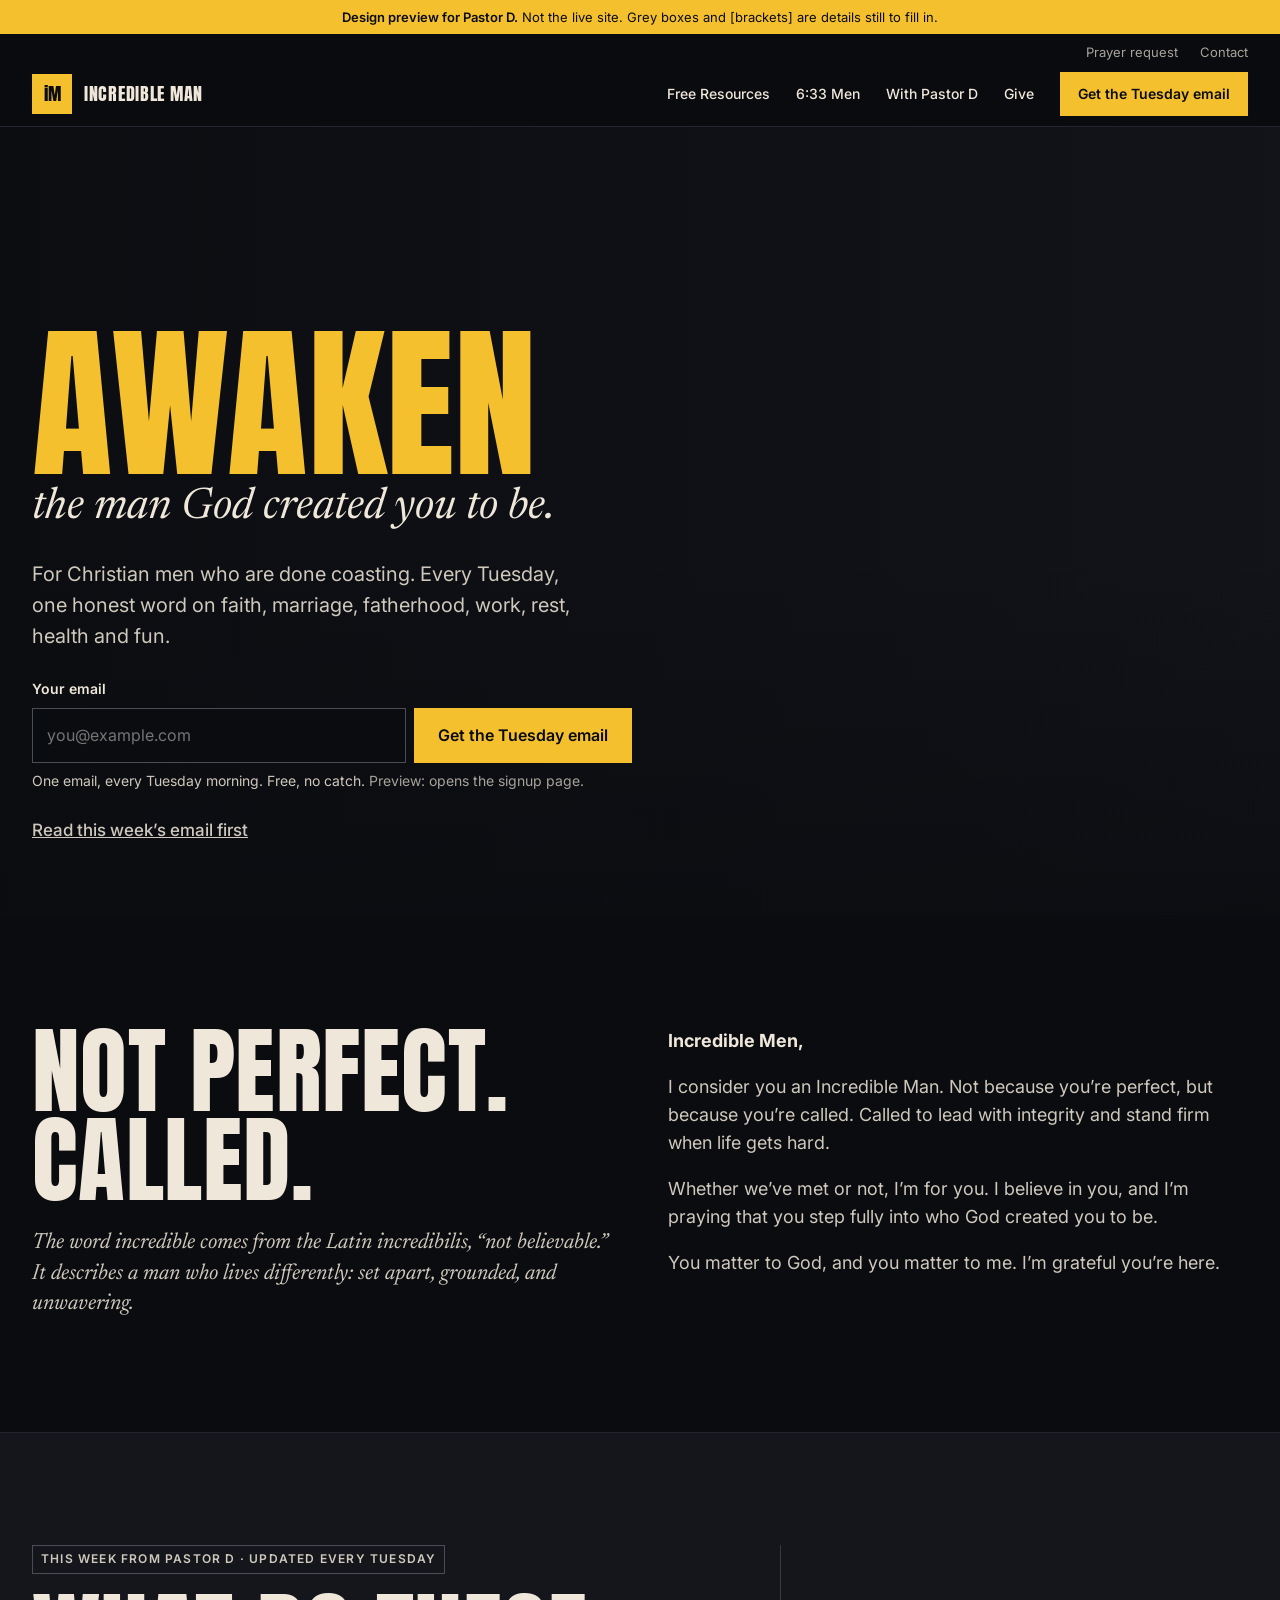
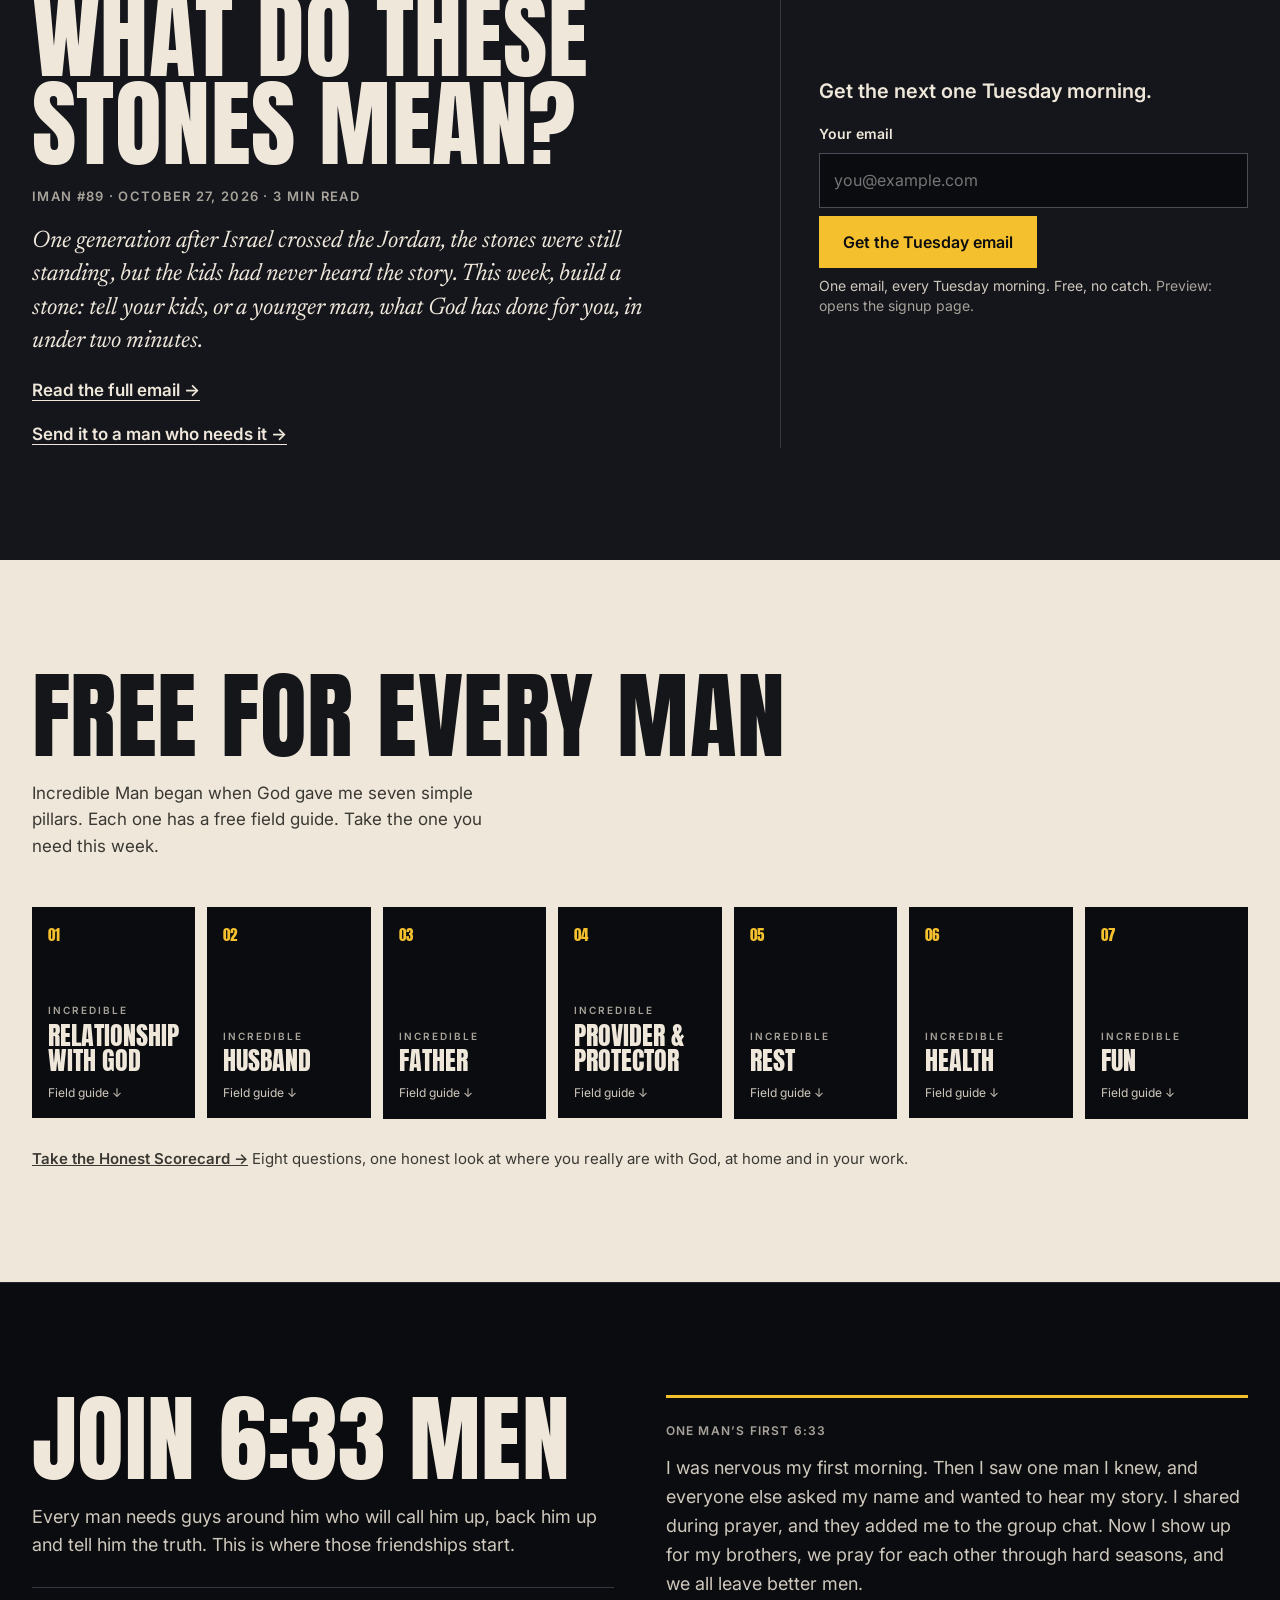
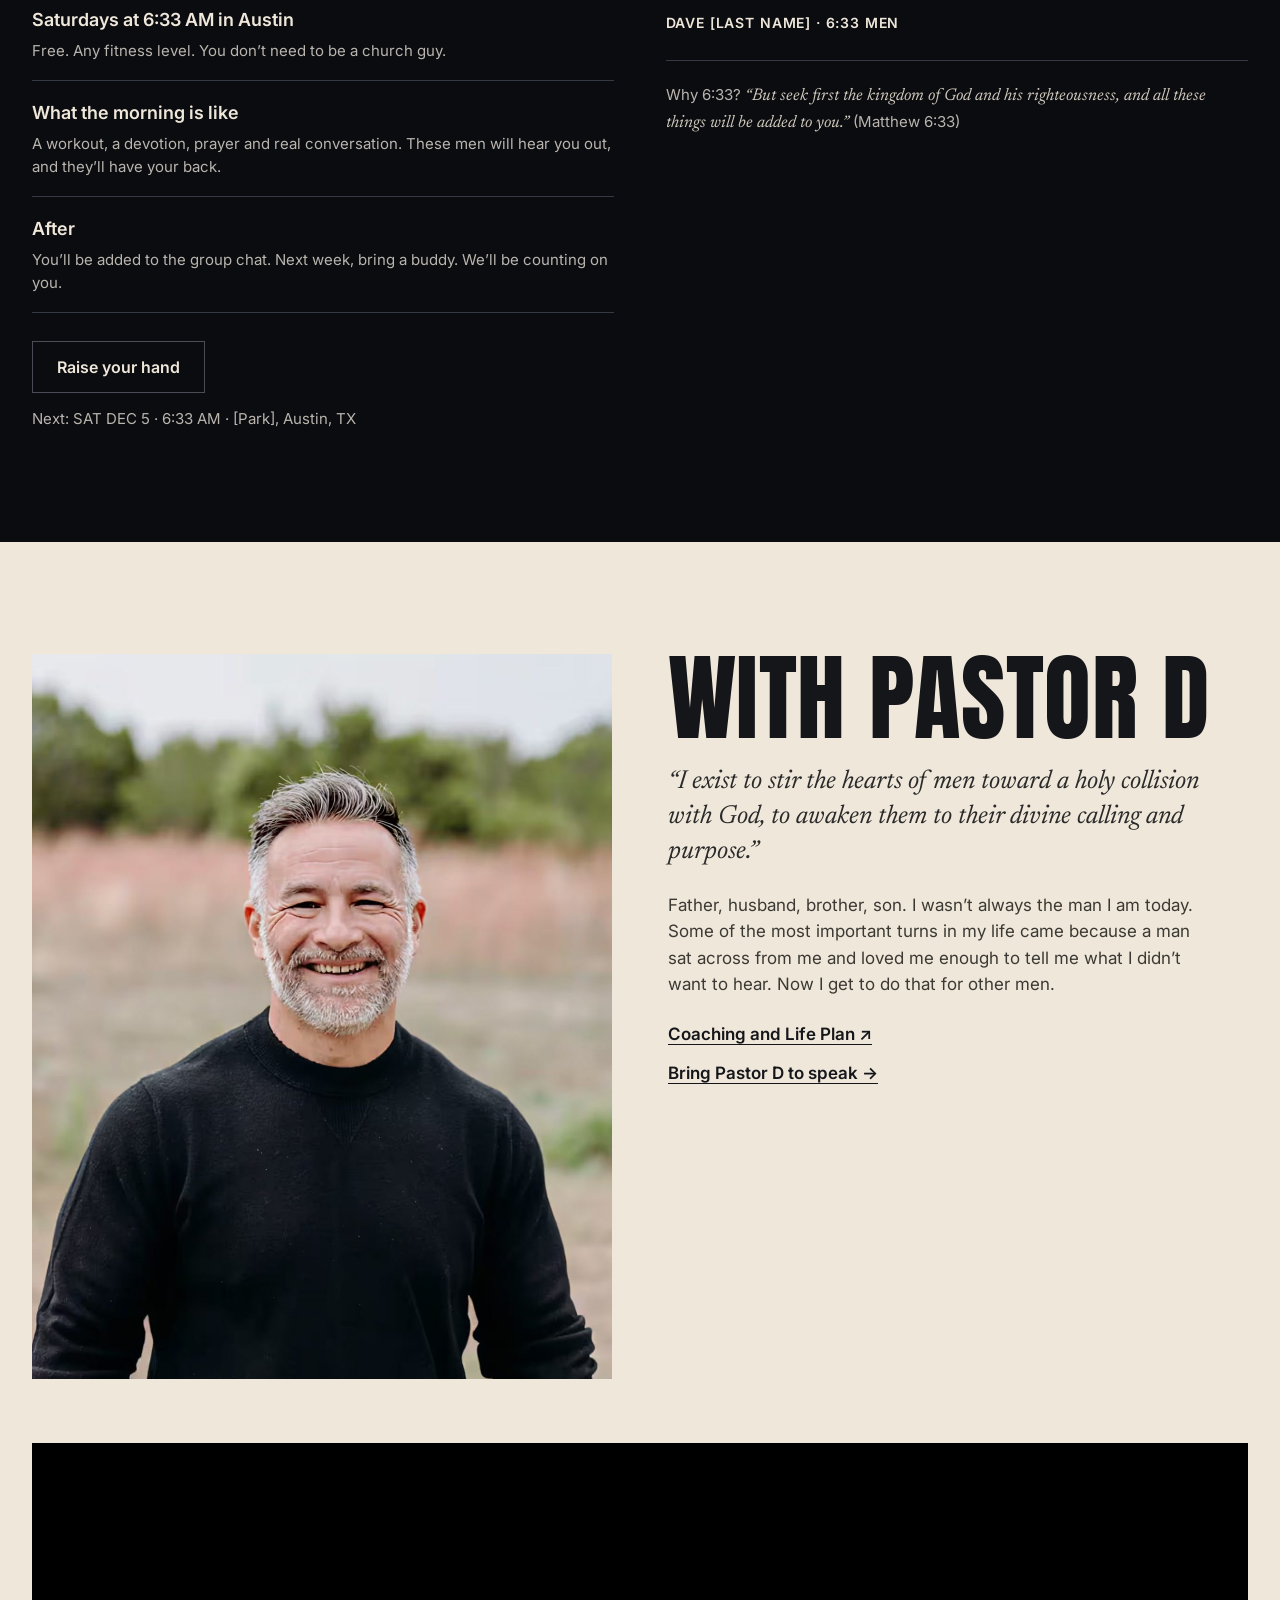
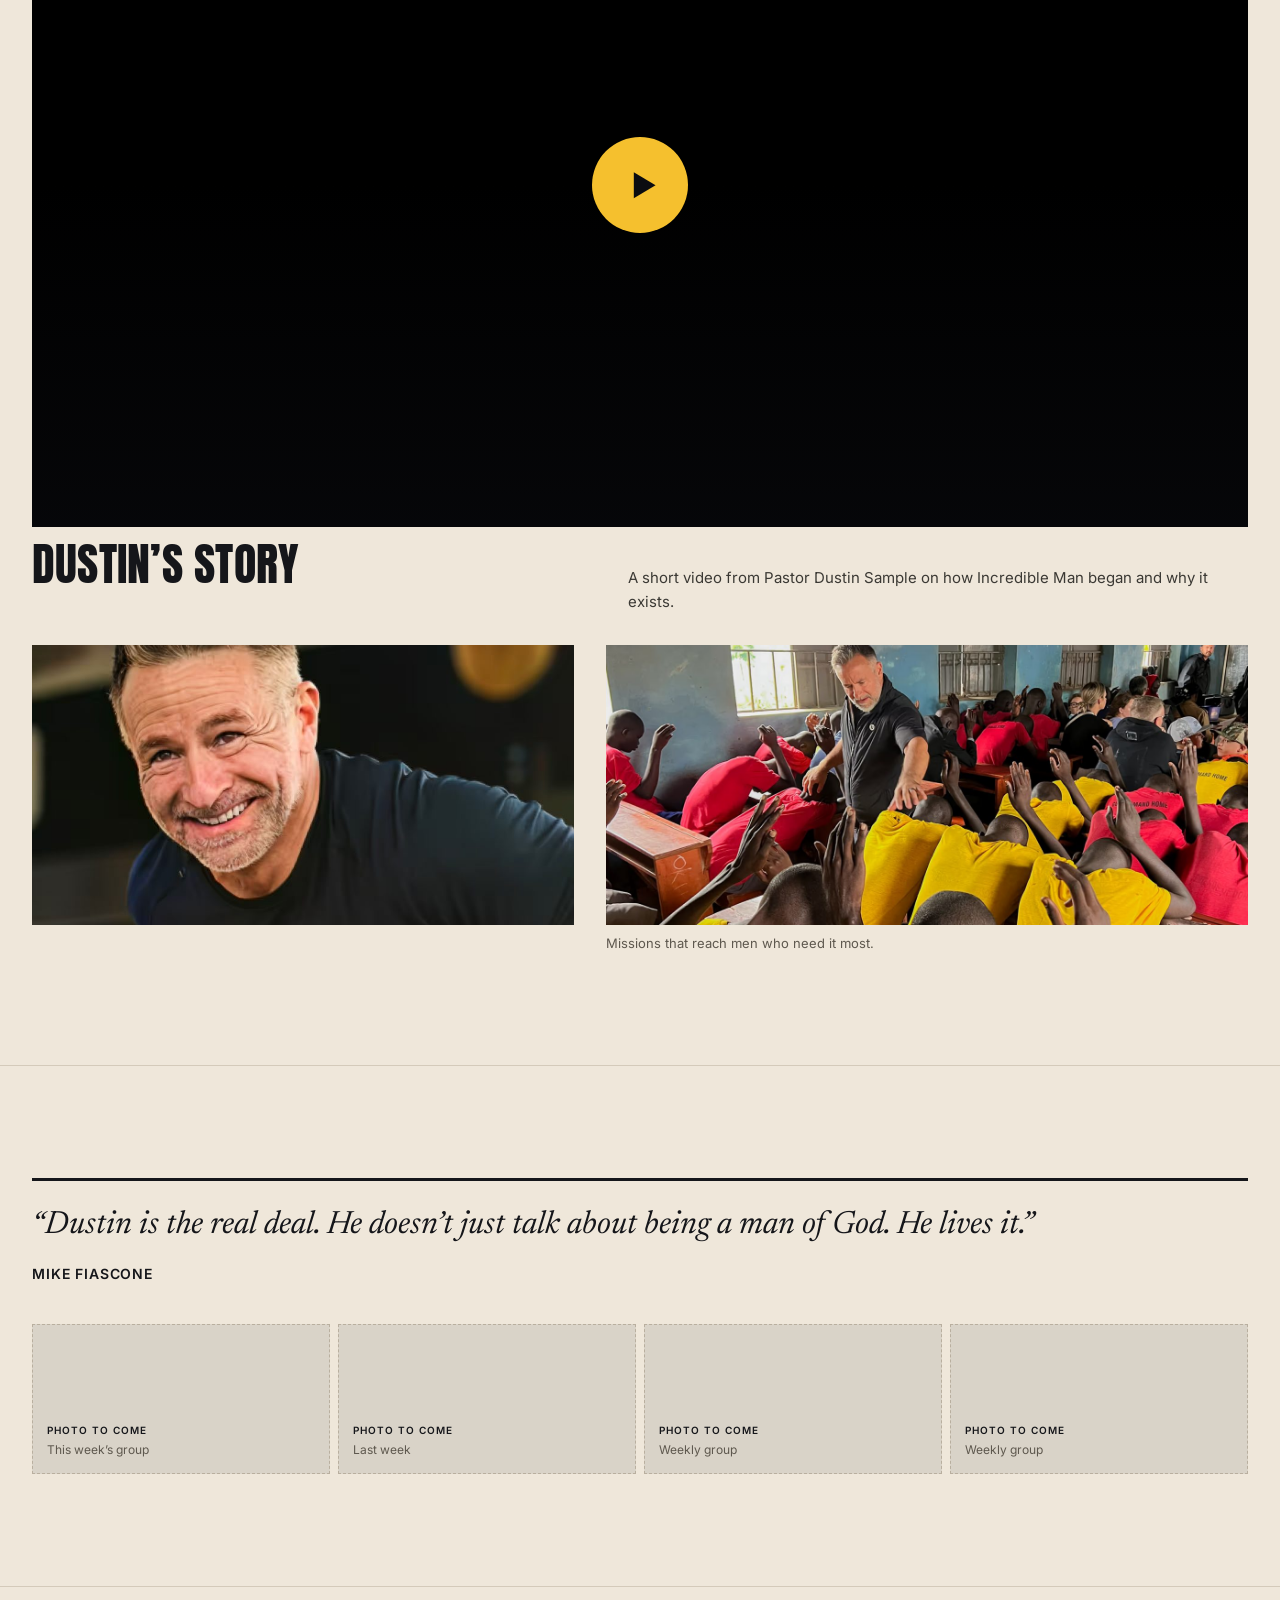
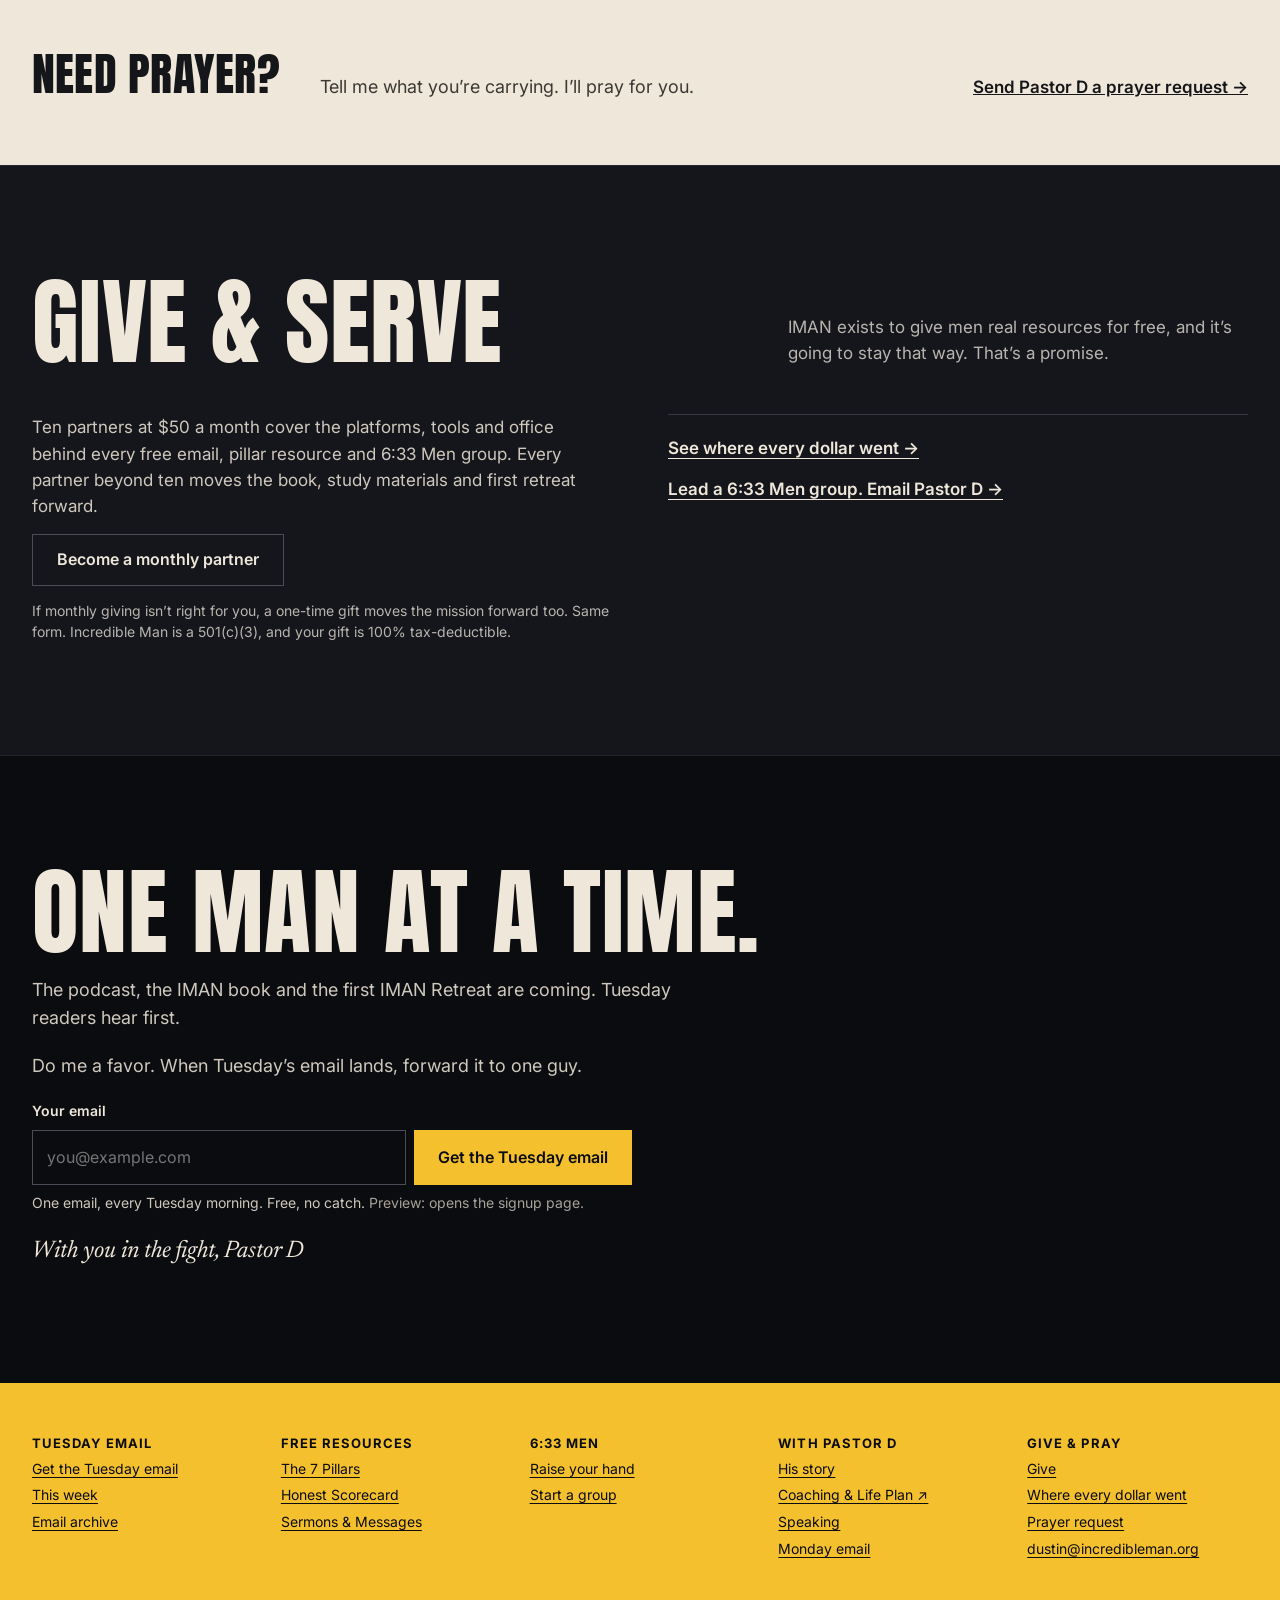
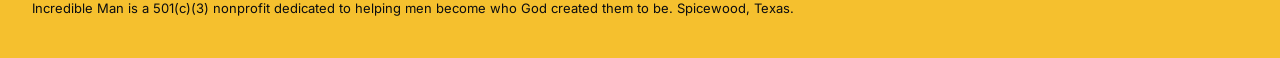
==== commit 29068a57: "Simplify homepage calls to action One gold action (the Tuesday email) used three times; outline butt" ====
--- a/index.html
+++ b/index.html
@@ -165,6 +165,50 @@
 .closing .display{font-size:var(--h2);line-height:.92}
 .closing p{margin:16px 0 0;font-size:18px}
 .closing .serif{font-size:24px}
+
+/* CTA system: one gold action (Tuesday email), outline secondaries, text links */
+.hero-secondary{align-self:flex-start;font-weight:500;color:var(--soft-on-night)!important}
+.tue{margin:0;display:flex;flex-direction:column;gap:8px;max-width:600px}
+.tue label{font-size:14px;font-weight:600}
+.tue-row{display:flex;flex-wrap:wrap;gap:8px}
+.tue-row .input{flex:1 1 260px;min-width:0}
+@media (max-width:700px){.tue-row .btn{flex:1 1 100%}}
+.tue .form-note{color:var(--soft-on-night);font-size:14px}
+.tue .preview-note{color:var(--quiet-on-night)}
+.week-aside{flex:2 1 380px;min-width:0;display:flex;flex-direction:column;gap:16px;justify-content:center;border-left:1px solid var(--rule-night);padding-left:clamp(0px,3vw,40px)}
+@media (max-width:900px){.week-aside{border-left:0;padding-left:0;border-top:1px solid var(--rule-night);padding-top:32px}}
+.week-aside p{margin:0}
+.tlink{font-weight:600;text-underline-offset:4px}
+.week .tlink{color:var(--on-night)}
+.join-night{background:var(--night);border-top:1px solid #23262E}
+.join-cols{display:flex;flex-wrap:wrap;gap:clamp(32px,4vw,56px);align-items:flex-start}
+.join-cols > *{flex:1 1 440px;min-width:0}
+.join-cta{display:flex;flex-direction:column;gap:14px;align-items:flex-start;margin-top:28px}
+.join-cta p{margin:0;color:var(--muted-on-night);font-size:15px}
+.join-story{margin:0;padding-top:24px;border-top:3px solid var(--gold);display:flex;flex-direction:column;gap:14px}
+.join-story .kicker{font-size:12px;font-weight:600;letter-spacing:.1em;color:var(--quiet-on-night)}
+.join-story blockquote{margin:0;font-size:18px;line-height:1.6;color:var(--soft-on-night)}
+.join-story figcaption{font-size:14px;font-weight:600;letter-spacing:.06em}
+.pastor .links{display:flex;flex-direction:column;gap:12px;margin-top:24px;font-size:17px}
+.pastor .links a{color:var(--ink)}
+.prayer-band{padding:clamp(48px,6vw,64px) 0}
+.prayer-band .wrap{display:flex;flex-wrap:wrap;gap:12px 40px;align-items:baseline;justify-content:space-between}
+.prayer-band h2{font-size:var(--h3);line-height:1}
+.prayer-band p{margin:0;flex:1 1 320px;color:var(--soft-ink);font-size:18px}
+.prayer-band a{color:var(--ink);font-weight:600}
+.give-night{background:var(--night-2);border-top:1px solid #23262E}
+.give-cols{display:flex;flex-wrap:wrap;gap:24px 56px;align-items:flex-start}
+.give-cols > *{flex:1 1 420px;min-width:0}
+.give-main{display:flex;flex-direction:column;gap:14px;align-items:flex-start}
+.give-main p{margin:0;color:var(--soft-on-night)}
+.give-main .small{font-size:14px;color:var(--muted-on-night)}
+.give-side{display:flex;flex-direction:column;gap:14px;font-size:17px;border-top:1px solid var(--rule-night);padding-top:20px}
+.give-side a{color:var(--on-night)}
+.closing-band{background:var(--night);border-top:1px solid #23262E}
+.closing-band .wrap{display:flex;flex-direction:column;gap:20px}
+.closing-band p{margin:0}
+.closing-band .lead{max-width:640px;font-size:18px;color:var(--soft-on-night)}
+.closing-band .sign{font-family:var(--serif);font-style:italic;font-size:24px}
 </style>
 </head>
 <body>
@@ -177,9 +221,8 @@
     <div class="header-inner">
       <a class="brand" href="#top" aria-label="Incredible Man home"><span class="brand-mark">iM</span><span class="brand-name">INCREDIBLE MAN</span></a>
       <nav class="nav" aria-label="Main">
+        <a href="#free">Free Resources</a>
         <a href="#join">6:33 Men</a>
-        <a href="#email">Tuesday Email</a>
-        <a href="#free">Free Resources</a>
         <a href="#pastor">With Pastor D</a>
         <a href="#give">Give</a>
         <a class="btn btn-gold" href="#top">Get the Tuesday email</a>
@@ -187,9 +230,8 @@
       <details class="menu">
         <summary aria-label="Open menu"><svg width="20" height="20" viewBox="0 0 20 20" fill="none" stroke="currentColor" stroke-width="1.8" aria-hidden="true"><path d="M3 6h14M3 10h14M3 14h14"/></svg></summary>
         <div class="menu-panel">
+          <a href="#free">Free Resources</a>
           <a href="#join">6:33 Men</a>
-          <a href="#email">Tuesday Email</a>
-          <a href="#free">Free Resources</a>
           <a href="#pastor">With Pastor D</a>
           <a href="#give">Give</a>
           <a class="small" href="#prayer">Prayer request</a>
@@ -211,15 +253,15 @@
     <div class="wrap hero-inner">
       <h1><span class="big">Awaken</span><span class="small">the man God created you to be.</span></h1>
       <p class="hero-lead">For Christian men who are done coasting. Every Tuesday, one honest word on faith, marriage, fatherhood, work, rest, health and fun.</p>
-      <form class="hero-signup" data-open="https://incredibleman.kit.com/subscribe" aria-label="Get the Tuesday email">
-        <label for="hero-email">Your email</label>
-        <div class="hero-signup-row">
-          <input class="input input-night" id="hero-email" type="email" autocomplete="email" placeholder="you@example.com">
+      <form class="tue" data-open="https://incredibleman.kit.com/subscribe" aria-label="Get the Tuesday email">
+        <label for="tue-hero">Your email</label>
+        <div class="tue-row">
+          <input class="input input-night" id="tue-hero" type="email" autocomplete="email" placeholder="you@example.com">
           <button class="btn btn-gold" type="submit">Get the Tuesday email</button>
         </div>
         <p class="form-note">One email, every Tuesday morning. Free, no catch. <span class="preview-note">Preview: opens the signup page.</span></p>
       </form>
-      <a class="hero-secondary" href="#email">Or read this week’s email first →</a>
+      <a class="hero-secondary" href="#email">Read this week’s email first</a>
     </div>
   </section>
 
@@ -234,40 +276,6 @@
         <p>I consider you an Incredible Man. Not because you’re perfect, but because you’re called. Called to lead with integrity and stand firm when life gets hard.</p>
         <p>Whether we’ve met or not, I’m for you. I believe in you, and I’m praying that you step fully into who God created you to be.</p>
         <p>You matter to God, and you matter to me. I’m grateful you’re here.</p>
-      </div>
-    </div>
-  </section>
-
-  <section class="section join" id="join" aria-labelledby="join-title">
-    <div class="wrap">
-      <div class="section-head">
-        <h2 class="display h2" id="join-title">Join 6:33 Men</h2>
-        <p>Every man needs guys around him who will call him up, back him up and tell him the truth. This is where those friendships start.</p>
-      </div>
-      <div class="join-grid">
-        <form class="join-form" data-join="633/confirmed/" aria-label="Raise your hand for 6:33 Men">
-          <h3 class="display h3">Raise your hand</h3>
-          <p class="lead">Tell us you’re coming. Someone will reach out quickly.</p>
-          <div class="field"><label for="join-name">First name</label><input class="input input-gold" id="join-name" name="first_name" autocomplete="given-name" required></div>
-          <div class="field"><label for="join-phone">Phone</label><input class="input input-gold" id="join-phone" name="phone" type="tel" autocomplete="tel"></div>
-          <button class="btn btn-dark" type="submit" style="font-size:17px">I’ll be there</button>
-          <p style="font-size:14px;font-weight:600;letter-spacing:.06em">NEXT: <span data-next-saturday>SATURDAY</span> · 6:33 AM · [PARK], AUSTIN, TX</p>
-          <p style="font-size:14px">Invited by a friend? Tell him you’re in, and ask him to meet you there.</p>
-          <p class="form-note">Preview: this form doesn’t send anything yet. It shows the confirmation page.</p>
-        </form>
-        <div class="first">
-          <h3 class="display h3">Your first 6:33</h3>
-          <div class="rows">
-            <div class="row"><span class="name">Come as you are</span><span class="desc">Any fitness level. It’s free. You don’t need to be a church guy.</span></div>
-            <div class="row"><span class="name">What to wear and bring</span><span class="desc">Wear workout clothes. Bring a yoga mat if you want one.</span></div>
-            <div class="row"><span class="name">What the morning is like</span><span class="desc">A workout, a devotion, prayer and real conversation. These men will hear you out, and they’ll have your back.</span></div>
-            <div class="row"><span class="name">After</span><span class="desc">You’ll be added to the group chat. Next week, bring a buddy. We’ll be counting on you.</span></div>
-          </div>
-          <div class="hero-notes">
-            <p>Want a group where you live? <a href="mailto:dustin@incredibleman.org?subject=Start%20a%206%3A33%20Men%20group">Start one</a></p>
-          </div>
-          <p class="why">Why 6:33? <em>“But seek first the kingdom of God and his righteousness, and all these things will be added to you.”</em> (Matthew 6:33)</p>
-        </div>
       </div>
     </div>
   </section>
@@ -279,13 +287,19 @@
         <h2 class="display h2" id="week-title">What do these stones mean?</h2>
         <p class="meta">IMAN #89 · OCTOBER 27, 2026 · 3 MIN READ</p>
         <p class="serif summary">One generation after Israel crossed the Jordan, the stones were still standing, but the kids had never heard the story. This week, build a stone: tell your kids, or a younger man, what God has done for you, in under two minutes.</p>
-        <a href="https://incredibleman.kit.com/posts/iman-89-what-do-these-stones-mean" target="_blank" rel="noopener">Read the full email →</a>
+        <a class="tlink" href="https://incredibleman.kit.com/posts/iman-89-what-do-these-stones-mean" target="_blank" rel="noopener">Read the full email →</a>
+        <a class="tlink" href="#" data-share="https://incredibleman.kit.com/posts/iman-89-what-do-these-stones-mean" data-share-text="IMAN #89 What Do These Stones Mean? from Pastor D">Send it to a man who needs it →</a>
       </article>
-      <div class="take">
-        <h3 class="display" style="font-size:40px;line-height:1">Know a man who needs this?</h3>
-        <p style="color:var(--soft-on-night)">Send him this week’s email.</p>
-        <button class="btn btn-gold" type="button" data-share="https://incredibleman.kit.com/posts/iman-89-what-do-these-stones-mean" data-share-text="IMAN #89 What Do These Stones Mean? from Pastor D">Share this email</button>
-        <a href="#top" style="font-size:15px;font-weight:600;color:var(--gold)">Get it every Tuesday →</a>
+      <div class="week-aside" id="signup">
+        <p style="font-size:20px;font-weight:600">Get the next one Tuesday morning.</p>
+        <form class="tue" data-open="https://incredibleman.kit.com/subscribe" aria-label="Get the Tuesday email">
+        <label for="tue-week">Your email</label>
+        <div class="tue-row">
+          <input class="input input-night" id="tue-week" type="email" autocomplete="email" placeholder="you@example.com">
+          <button class="btn btn-gold" type="submit">Get the Tuesday email</button>
+        </div>
+        <p class="form-note">One email, every Tuesday morning. Free, no catch. <span class="preview-note">Preview: opens the signup page.</span></p>
+      </form>
       </div>
     </div>
   </section>
@@ -305,12 +319,33 @@
         <a class="cover" href="https://cdn.prod.website-files.com/6882484fc5546626cf85a8fe/6aca146cb9eb00129c04543e_Incredible_Health.pdf" target="_blank" rel="noopener"><span class="num">06</span><span><span class="kicker">INCREDIBLE</span><span class="word">Health</span><span class="dl">Field guide ↓</span></span></a>
         <a class="cover" href="https://cdn.prod.website-files.com/6882484fc5546626cf85a8fe/6aca146c48b13a6f7d3ee305_Incredible_Fun.pdf" target="_blank" rel="noopener"><span class="num">07</span><span><span class="kicker">INCREDIBLE</span><span class="word">Fun</span><span class="dl">Field guide ↓</span></span></a>
       </div>
-      <div class="free-list">
-        <a class="item" href="https://guide.dustindsample.com/scorecard" target="_blank" rel="noopener"><span class="item-top"><span class="item-name">The Honest Scorecard</span><span class="tag">5 min</span></span><p>Eight questions, one honest look at where you really are with God, at home and in your work.</p></a>
-        <a class="item" href="https://newsletter.incredibleman.org/" target="_blank" rel="noopener"><span class="item-top"><span class="item-name">Every Tuesday email</span><span class="tag">Archive</span></span><p>Every issue in one place, anytime.</p></a>
-        <a class="item" href="https://www.incredibleman.org/sermons-messages" target="_blank" rel="noopener"><span class="item-top"><span class="item-name">Sermons &amp; Messages</span><span class="tag">Anytime</span></span><p>Hear Dustin preach, from Awaken to Lose Your Life to Find It.</p></a>
-      </div>
-      <p class="soon"><strong>Coming soon:</strong> the podcast, the IMAN book, small group studies and the first IMAN Retreat. <a href="#email" style="font-weight:600">Tuesday readers hear first →</a></p>
+      <p class="soon"><a href="https://guide.dustindsample.com/scorecard" target="_blank" rel="noopener" style="font-weight:600">Take the Honest Scorecard →</a> Eight questions, one honest look at where you really are with God, at home and in your work.</p>
+    </div>
+  </section>
+
+  <section class="section join-night" id="join" aria-labelledby="join-title">
+    <div class="wrap">
+      <div class="join-cols">
+        <div>
+          <h2 class="display h2" id="join-title">Join 6:33 Men</h2>
+          <p style="margin:20px 0 0;color:var(--soft-on-night);font-size:18px">Every man needs guys around him who will call him up, back him up and tell him the truth. This is where those friendships start.</p>
+          <div class="rows" style="margin-top:28px">
+            <div class="row"><span class="name">Saturdays at 6:33 AM in Austin</span><span class="desc">Free. Any fitness level. You don’t need to be a church guy.</span></div>
+            <div class="row"><span class="name">What the morning is like</span><span class="desc">A workout, a devotion, prayer and real conversation. These men will hear you out, and they’ll have your back.</span></div>
+            <div class="row"><span class="name">After</span><span class="desc">You’ll be added to the group chat. Next week, bring a buddy. We’ll be counting on you.</span></div>
+          </div>
+          <div class="join-cta">
+            <a class="btn btn-line" href="633/">Raise your hand</a>
+            <p>Next: <span data-next-saturday>SATURDAY</span> · 6:33 AM · [Park], Austin, TX</p>
+          </div>
+        </div>
+        <figure class="join-story">
+          <span class="kicker">ONE MAN’S FIRST 6:33</span>
+          <blockquote>I was nervous my first morning. Then I saw one man I knew, and everyone else asked my name and wanted to hear my story. I shared during prayer, and they added me to the group chat. Now I show up for my brothers, we pray for each other through hard seasons, and we all leave better men.</blockquote>
+          <figcaption>DAVE [LAST NAME] · 6:33 MEN</figcaption>
+          <p class="why" style="margin-top:12px">Why 6:33? <em>“But seek first the kingdom of God and his righteousness, and all these things will be added to you.”</em> (Matthew 6:33)</p>
+        </figure>
+      </div>
     </div>
   </section>
 
@@ -322,20 +357,10 @@
           <h2 class="display h2" id="pastor-title">With Pastor D</h2>
           <p class="serif quote">“I exist to stir the hearts of men toward a holy collision with God, to awaken them to their divine calling and purpose.”</p>
           <p class="bio">Father, husband, brother, son. I wasn’t always the man I am today. Some of the most important turns in my life came because a man sat across from me and loved me enough to tell me what I didn’t want to hear. Now I get to do that for other men.</p>
-          <div class="actions">
-            <a class="btn btn-ink" href="https://dustindsample.com" target="_blank" rel="noopener">Coaching &amp; Life Plan ↗</a>
-            <a class="btn btn-ink-line" href="mailto:dustin@incredibleman.org?subject=Speaking%20request">Bring Pastor D to speak</a>
+          <div class="links">
+            <a class="tlink" href="https://dustindsample.com" target="_blank" rel="noopener">Coaching and Life Plan ↗</a>
+            <a class="tlink" href="mailto:dustin@incredibleman.org?subject=Speaking%20request">Bring Pastor D to speak →</a>
           </div>
-          <form class="monday" data-open="https://guide.dustindsample.com/" aria-label="Get the Monday email">
-            <span class="item-top"><span class="item-name">Life, Leadership &amp; Transformation</span><span class="tag" style="color:var(--quiet-ink)">Every Monday</span></span>
-            <span style="font-size:15px;line-height:1.5;color:var(--soft-ink)">A second weekly email, from my coaching practice. Open to every man.</span>
-            <label for="monday-email" style="font-size:14px;font-weight:600">Email address</label>
-            <div class="inline">
-              <input class="input input-bone" id="monday-email" type="email" autocomplete="email" placeholder="you@example.com">
-              <button class="btn btn-ink-line" type="submit">Get the Monday email</button>
-            </div>
-            <p class="form-note" style="color:var(--quiet-ink)">Preview: opens the signup page.</p>
-          </form>
         </div>
       </div>
       <figure class="story" id="story">
@@ -360,11 +385,6 @@
           <blockquote class="serif big">“Dustin is the real deal. He doesn’t just talk about being a man of God. He lives it.”</blockquote>
           <figcaption>MIKE FIASCONE</figcaption>
         </figure>
-        <figure>
-          <span class="kicker">ONE MAN’S FIRST 6:33</span>
-          <blockquote class="long">I was nervous my first morning. Then I saw one man I knew, and everyone else asked my name and wanted to hear my story. I shared during prayer, and they added me to the group chat. Now I show up for my brothers, we pray for each other through hard seasons, and we all leave better men.</blockquote>
-          <figcaption>DAVE [LAST NAME] · 6:33 MEN</figcaption>
-        </figure>
       </div>
       <div class="photo-strip" aria-label="Weekly group photos">
         <div class="ph"><span class="tag">Photo to come</span><span>This week’s group</span></div>
@@ -372,54 +392,51 @@
         <div class="ph"><span class="tag">Photo to come</span><span>Weekly group</span></div>
         <div class="ph"><span class="tag">Photo to come</span><span>Weekly group</span></div>
       </div>
-      <p class="strip-note">Optional strip from the weekly group photo. Cut first if the page feels busy.</p>
-    </div>
-  </section>
-
-  <section class="section bone" id="prayer" aria-labelledby="prayer-title">
-    <div class="wrap prayer-grid">
-      <div>
-        <h2 class="display h2" id="prayer-title">Need prayer?</h2>
-        <p>Tell me what you’re carrying. I’ll pray for you, and I may ask our men to pray with me.</p>
-      </div>
-      <form class="prayer-form" data-prayer aria-label="Prayer request">
-        <div class="field"><label for="prayer-name">First name</label><input class="input input-bone" id="prayer-name" name="first_name" autocomplete="given-name"></div>
-        <div class="field"><label for="prayer-request">How can we pray for you?</label><textarea class="input input-bone" id="prayer-request" name="request" rows="4"></textarea></div>
-        <button class="btn btn-ink" type="submit">Send prayer request</button>
-        <p class="form-note" style="color:var(--quiet-ink)">Opens an email to Pastor D with your request.</p>
-      </form>
-    </div>
-  </section>
-
-  <section class="section gold" id="give" aria-labelledby="give-title" style="padding-bottom:48px">
+    </div>
+  </section>
+
+  <section class="bone prayer-band" id="prayer" aria-labelledby="prayer-title">
+    <div class="wrap">
+      <h2 class="display" id="prayer-title">Need prayer?</h2>
+      <p>Tell me what you’re carrying. I’ll pray for you.</p>
+      <a href="mailto:dustin@incredibleman.org?subject=Prayer%20request">Send Pastor D a prayer request →</a>
+    </div>
+  </section>
+
+  <section class="section give-night" id="give" aria-labelledby="give-title">
     <div class="wrap">
       <div class="section-head">
         <h2 class="display h2" id="give-title">Give &amp; Serve</h2>
         <p>IMAN exists to give men real resources for free, and it’s going to stay that way. That’s a promise.</p>
       </div>
-      <div class="give-list">
-        <div class="give-item">
-          <span class="item-top"><span class="item-name">Become a monthly partner</span><span class="tag">Monthly</span></span>
-          <div class="tier">
-            <a href="https://www.zeffy.com/en-US/donation-form/fuel-the-vision-of-iman" target="_blank" rel="noopener">$25</a>
-            <a class="pick" href="https://www.zeffy.com/en-US/donation-form/fuel-the-vision-of-iman" target="_blank" rel="noopener">$50</a>
-            <a href="https://www.zeffy.com/en-US/donation-form/fuel-the-vision-of-iman" target="_blank" rel="noopener">$100</a>
-          </div>
-          <span class="small" style="font-size:13px">Incredible Man is a 501(c)(3). Your gift is 100% tax-deductible.</span>
+      <div class="give-cols">
+        <div class="give-main">
           <p>Ten partners at $50 a month cover the platforms, tools and office behind every free email, pillar resource and 6:33 Men group. Every partner beyond ten moves the book, study materials and first retreat forward.</p>
-          <span class="give-links"><a href="https://incredibleman.kit.com/posts/iman-88-a-year-of-building-men" target="_blank" rel="noopener" style="font-weight:600">See where every dollar went →</a><a href="https://www.zeffy.com/en-US/donation-form/fuel-the-vision-of-iman" target="_blank" rel="noopener">Give a one-time gift</a></span>
-          <span class="small" style="font-size:13px">If monthly giving isn’t right for you, a one-time gift moves the mission forward too.</span>
-        </div>
-        <a class="give-item" href="mailto:dustin@incredibleman.org?subject=Lead%20a%206%3A33%20Men%20group">
-          <span class="item-top"><span class="item-name">Lead a 6:33 Men group</span><span class="tag">Once a week</span></span>
-          <p>Start a group where you live. Email Pastor D.</p>
-        </a>
-      </div>
-      <div class="closing">
-        <p class="display">One man at a time.</p>
-        <p>Do me a favor. Text one guy and bring him with you Saturday.</p>
-        <p class="serif">With you in the fight, Pastor D</p>
-      </div>
+          <a class="btn btn-line" href="https://www.zeffy.com/en-US/donation-form/fuel-the-vision-of-iman" target="_blank" rel="noopener">Become a monthly partner</a>
+          <p class="small">If monthly giving isn’t right for you, a one-time gift moves the mission forward too. Same form. Incredible Man is a 501(c)(3), and your gift is 100% tax-deductible.</p>
+        </div>
+        <div class="give-side">
+          <a class="tlink" href="https://incredibleman.kit.com/posts/iman-88-a-year-of-building-men" target="_blank" rel="noopener">See where every dollar went →</a>
+          <a class="tlink" href="mailto:dustin@incredibleman.org?subject=Lead%20a%206%3A33%20Men%20group">Lead a 6:33 Men group. Email Pastor D →</a>
+        </div>
+      </div>
+    </div>
+  </section>
+
+  <section class="section closing-band" aria-label="Closing">
+    <div class="wrap">
+      <p class="display h2">One man at a time.</p>
+      <p class="lead">The podcast, the IMAN book and the first IMAN Retreat are coming. Tuesday readers hear first.</p>
+      <p class="lead">Do me a favor. When Tuesday’s email lands, forward it to one guy.</p>
+      <form class="tue" data-open="https://incredibleman.kit.com/subscribe" aria-label="Get the Tuesday email">
+        <label for="tue-close">Your email</label>
+        <div class="tue-row">
+          <input class="input input-night" id="tue-close" type="email" autocomplete="email" placeholder="you@example.com">
+          <button class="btn btn-gold" type="submit">Get the Tuesday email</button>
+        </div>
+        <p class="form-note">One email, every Tuesday morning. Free, no catch. <span class="preview-note">Preview: opens the signup page.</span></p>
+      </form>
+      <p class="sign">With you in the fight, Pastor D</p>
     </div>
   </section>
 </main>
@@ -427,11 +444,11 @@
 <footer class="site-footer" id="footer">
   <div class="wrap">
     <nav class="sitemap" aria-label="Site map">
-      <div><strong>6:33 MEN</strong><a href="#join">Join the community</a><a href="#join">Your first 6:33</a><a href="633/">The 6:33 Men page</a><a href="mailto:dustin@incredibleman.org?subject=Start%20a%206%3A33%20Men%20group">Start a group</a></div>
-      <div><strong>TUESDAY EMAIL</strong><a href="#email">This week</a><a href="https://incredibleman.kit.com/subscribe" target="_blank" rel="noopener">Get the Tuesday email</a><a href="https://newsletter.incredibleman.org/" target="_blank" rel="noopener">Email archive</a></div>
+      <div><strong>TUESDAY EMAIL</strong><a href="#top">Get the Tuesday email</a><a href="#email">This week</a><a href="https://newsletter.incredibleman.org/" target="_blank" rel="noopener">Email archive</a></div>
       <div><strong>FREE RESOURCES</strong><a href="#pillars">The 7 Pillars</a><a href="https://guide.dustindsample.com/scorecard" target="_blank" rel="noopener">Honest Scorecard</a><a href="https://www.incredibleman.org/sermons-messages" target="_blank" rel="noopener">Sermons &amp; Messages</a></div>
+      <div><strong>6:33 MEN</strong><a href="633/">Raise your hand</a><a href="mailto:dustin@incredibleman.org?subject=Start%20a%206%3A33%20Men%20group">Start a group</a></div>
       <div><strong>WITH PASTOR D</strong><a href="#story">His story</a><a href="https://dustindsample.com" target="_blank" rel="noopener">Coaching &amp; Life Plan ↗</a><a href="mailto:dustin@incredibleman.org?subject=Speaking%20request">Speaking</a><a href="https://guide.dustindsample.com/" target="_blank" rel="noopener">Monday email</a></div>
-      <div><strong>GIVE &amp; PRAY</strong><a href="#give">Give</a><a href="#prayer">Prayer request</a><a href="mailto:dustin@incredibleman.org">dustin@incredibleman.org</a></div>
+      <div><strong>GIVE &amp; PRAY</strong><a href="https://www.zeffy.com/en-US/donation-form/fuel-the-vision-of-iman" target="_blank" rel="noopener">Give</a><a href="https://incredibleman.kit.com/posts/iman-88-a-year-of-building-men" target="_blank" rel="noopener">Where every dollar went</a><a href="#prayer">Prayer request</a><a href="mailto:dustin@incredibleman.org">dustin@incredibleman.org</a></div>
     </nav>
     <p class="legal">Incredible Man is a 501(c)(3) nonprofit dedicated to helping men become who God created them to be. Spicewood, Texas.</p>
   </div>
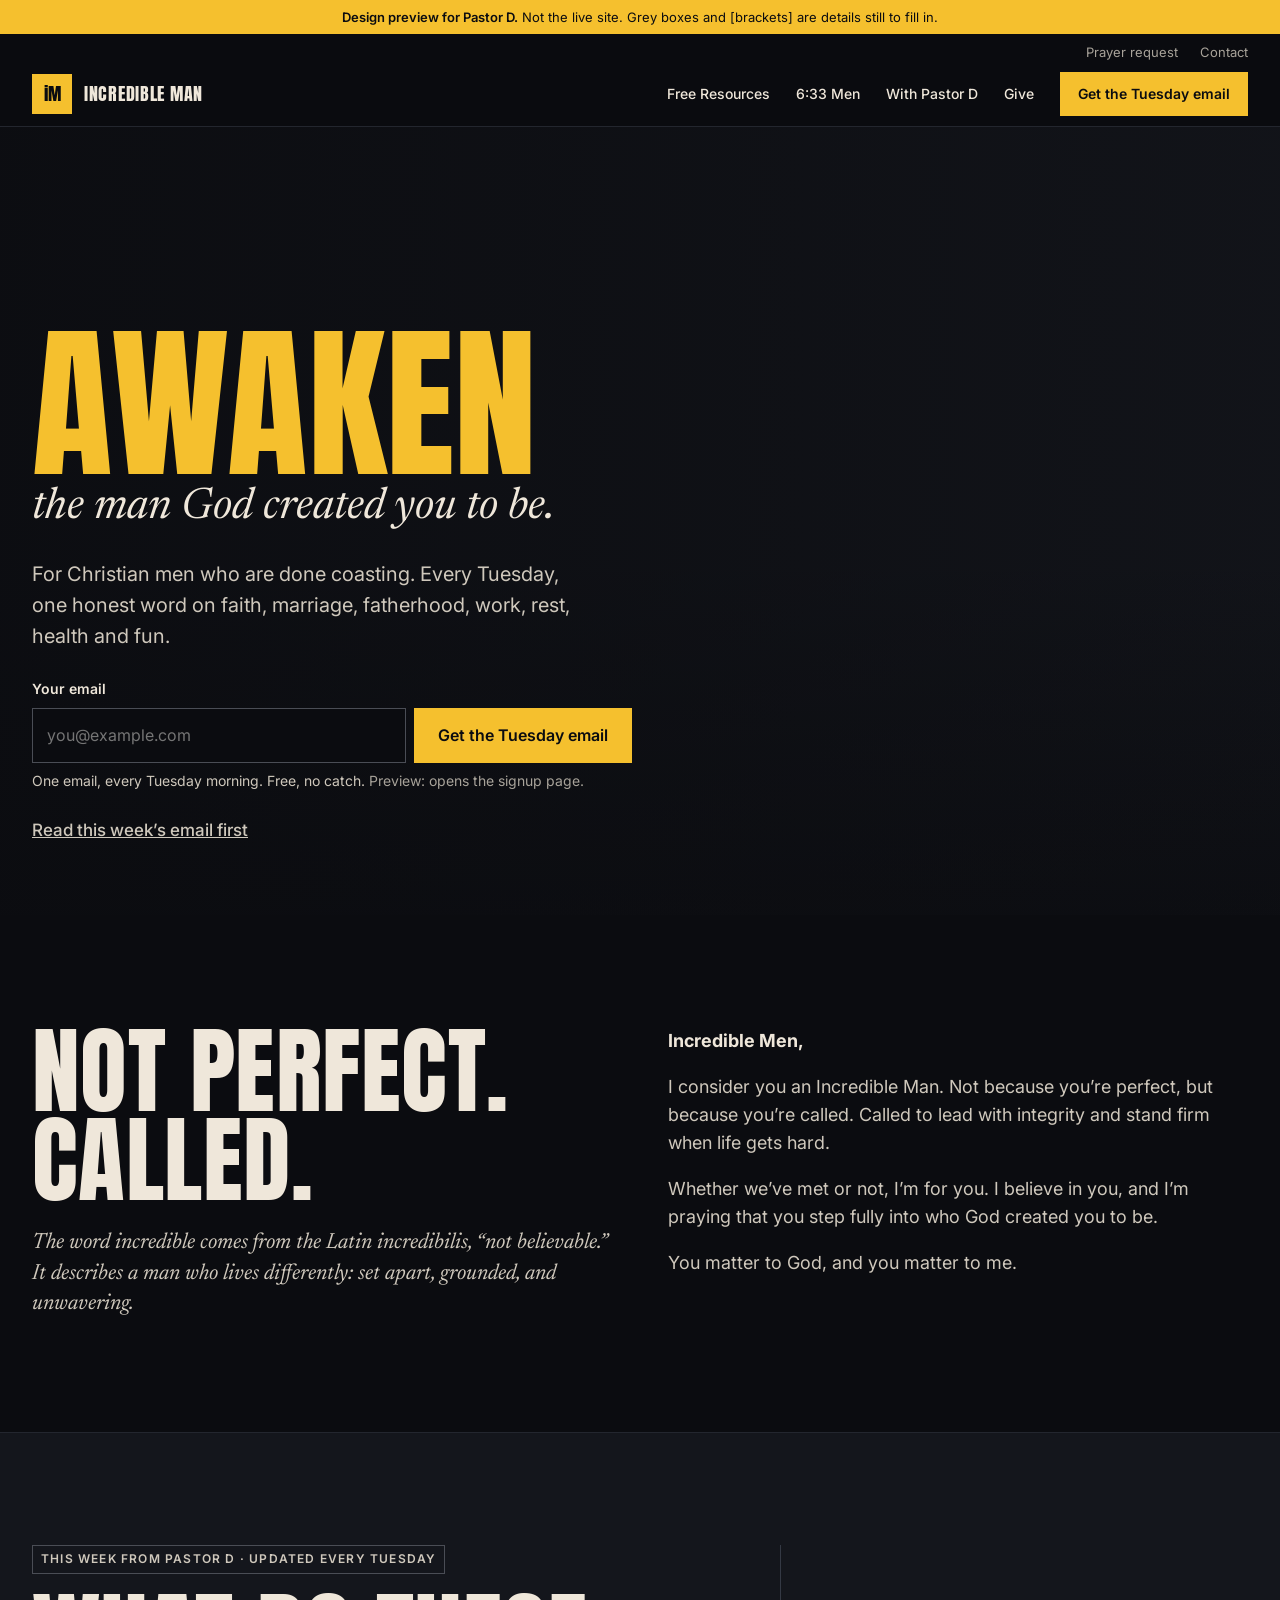
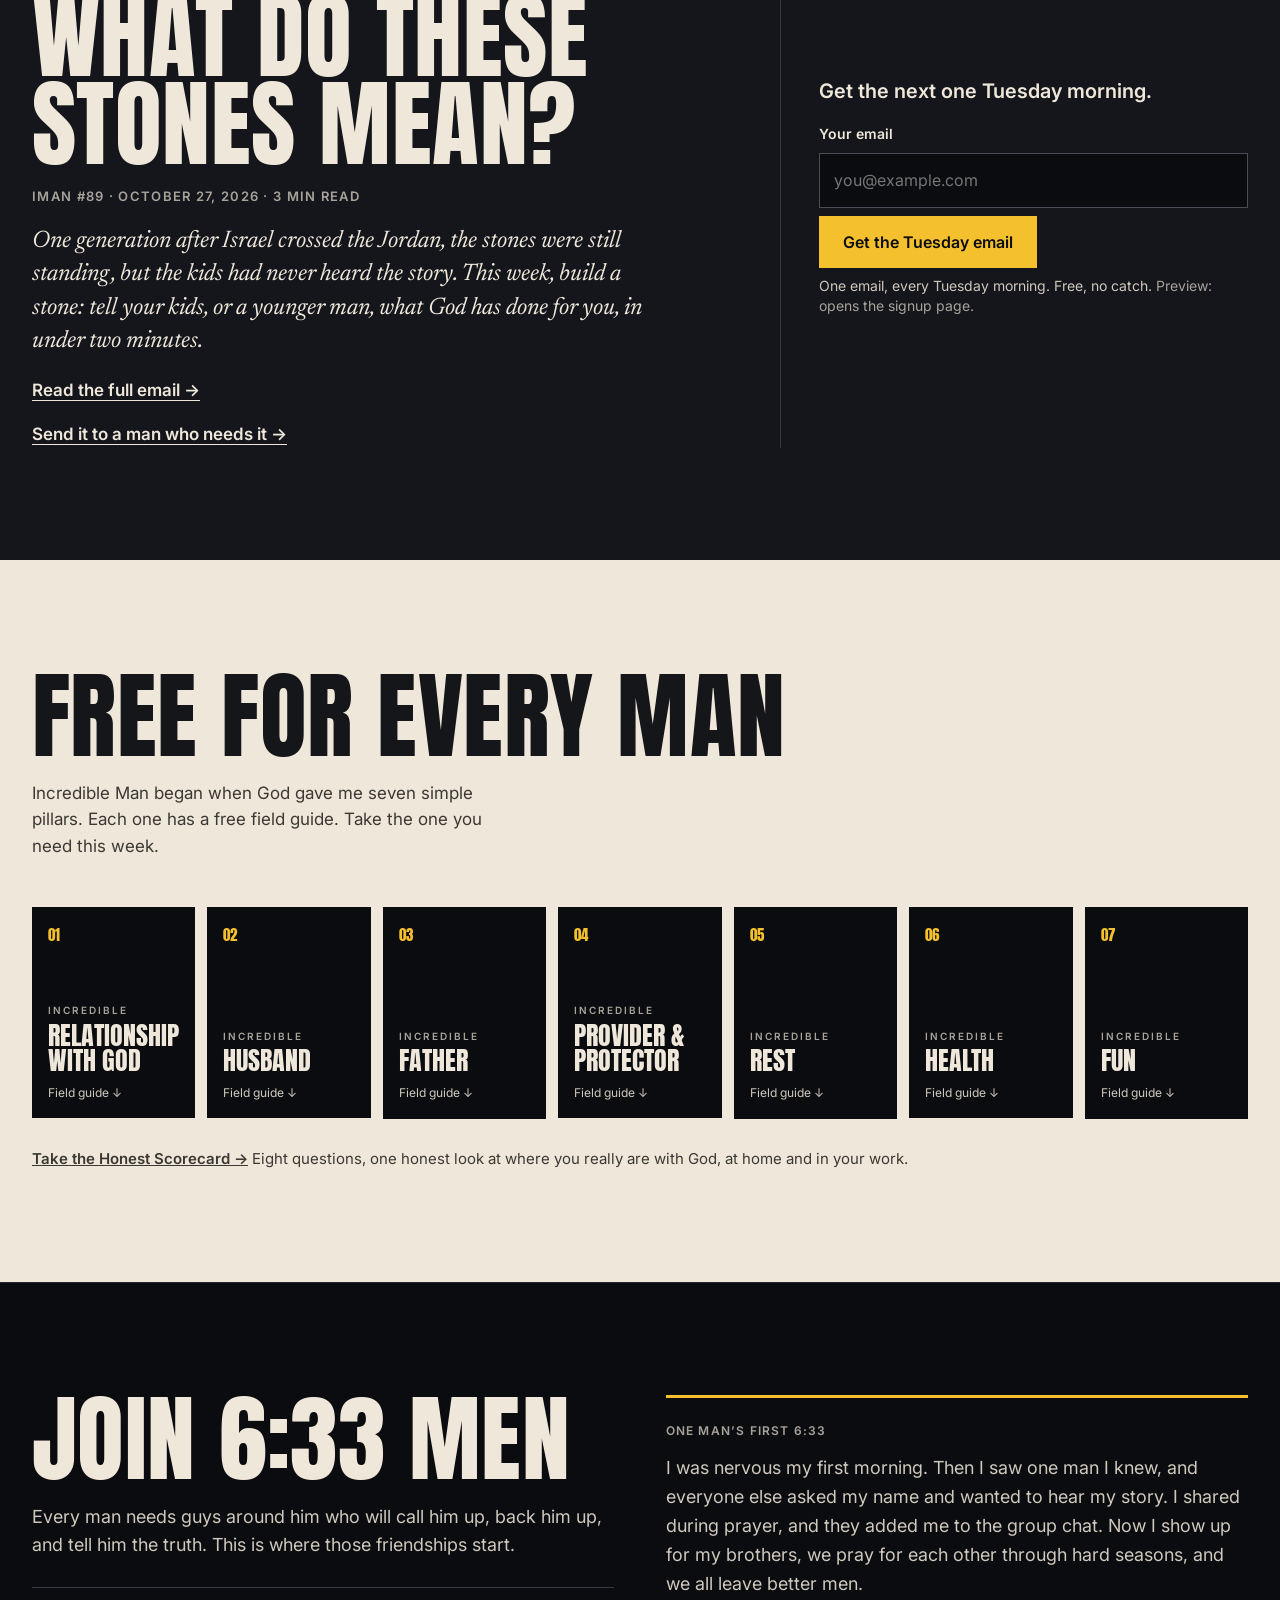
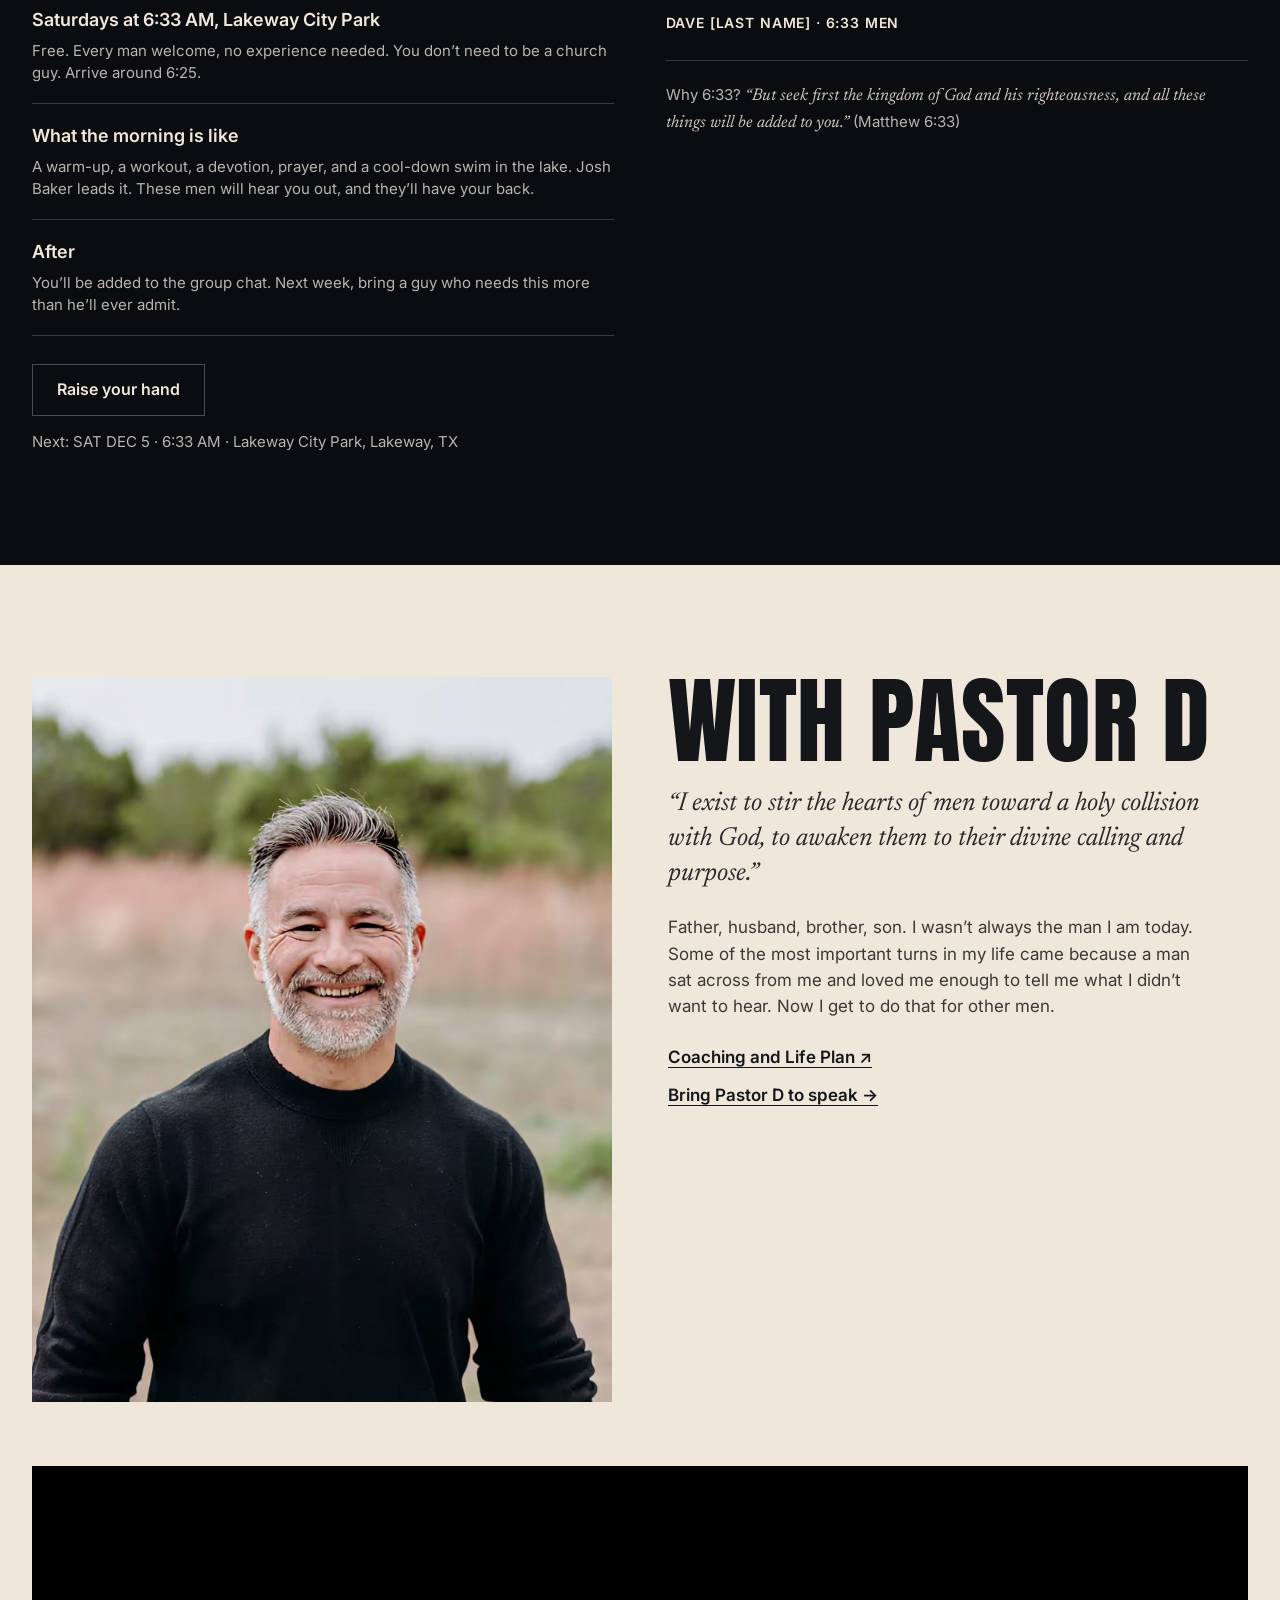
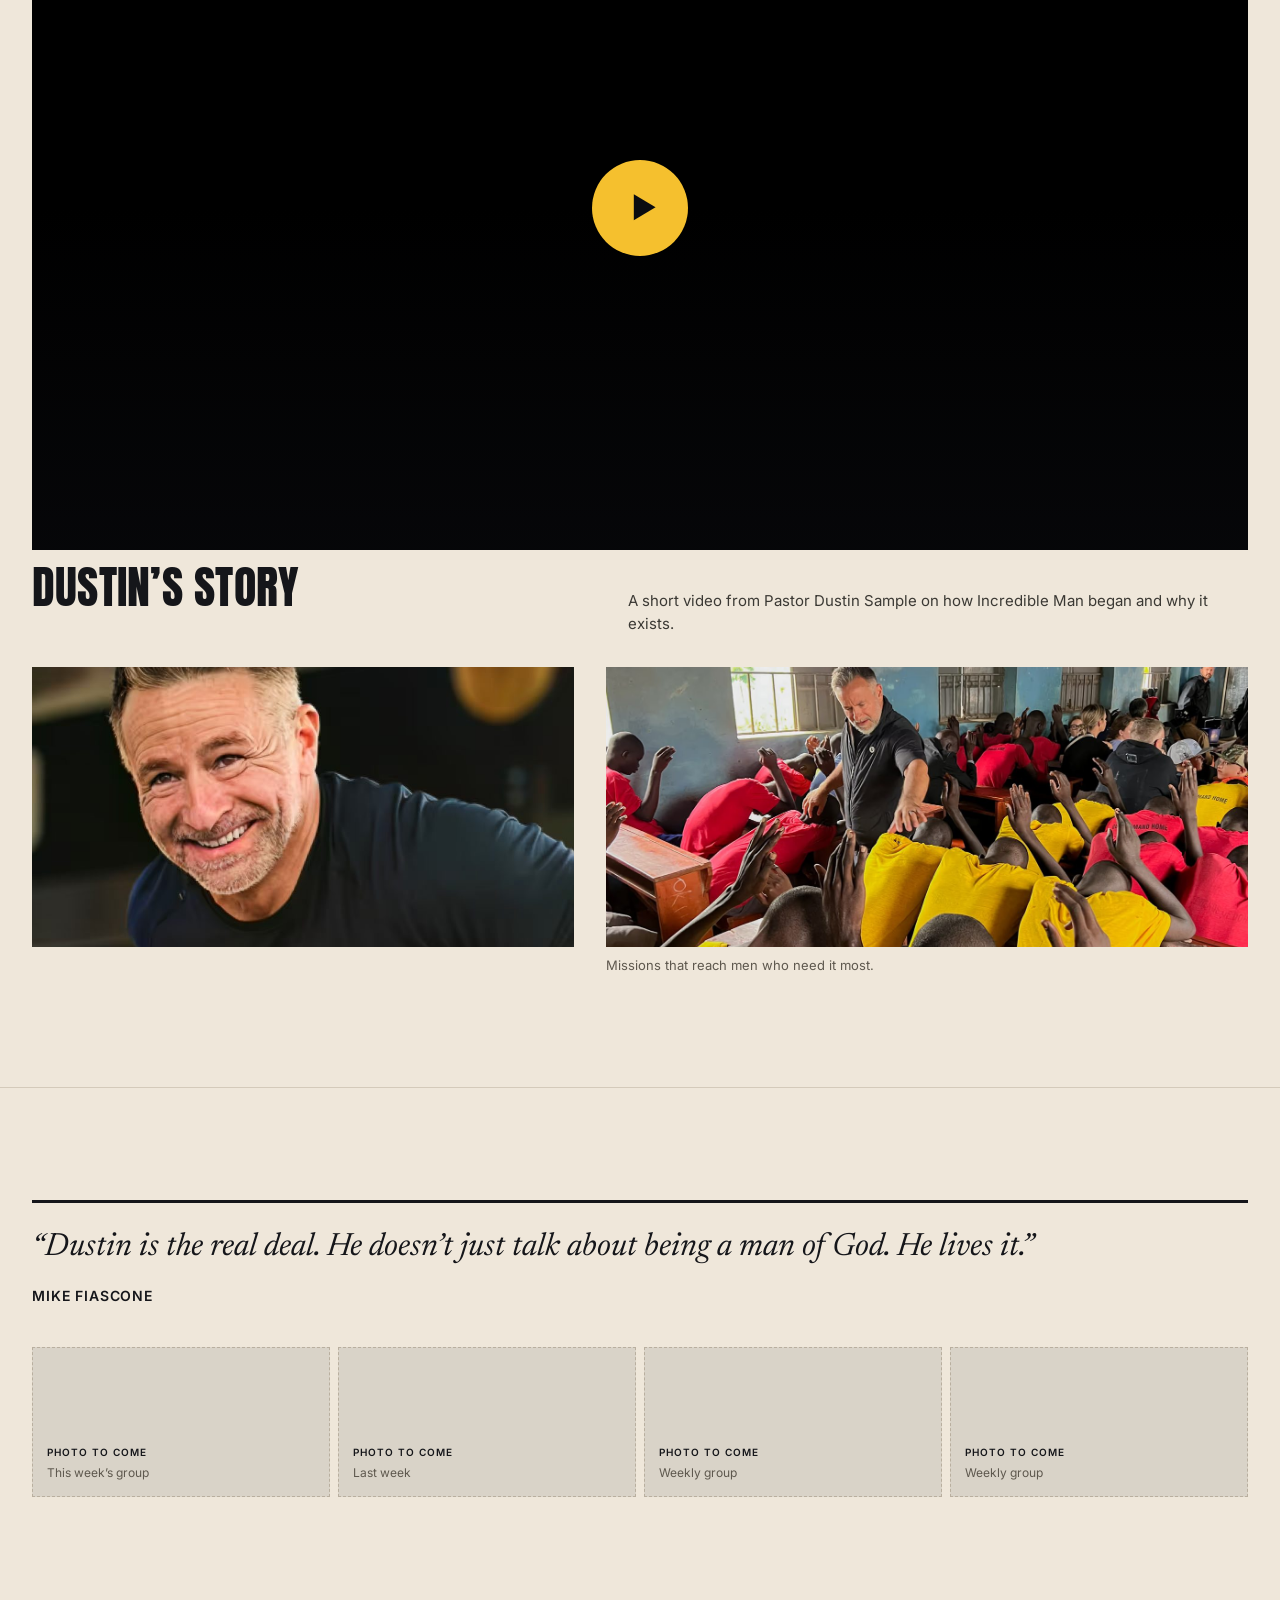
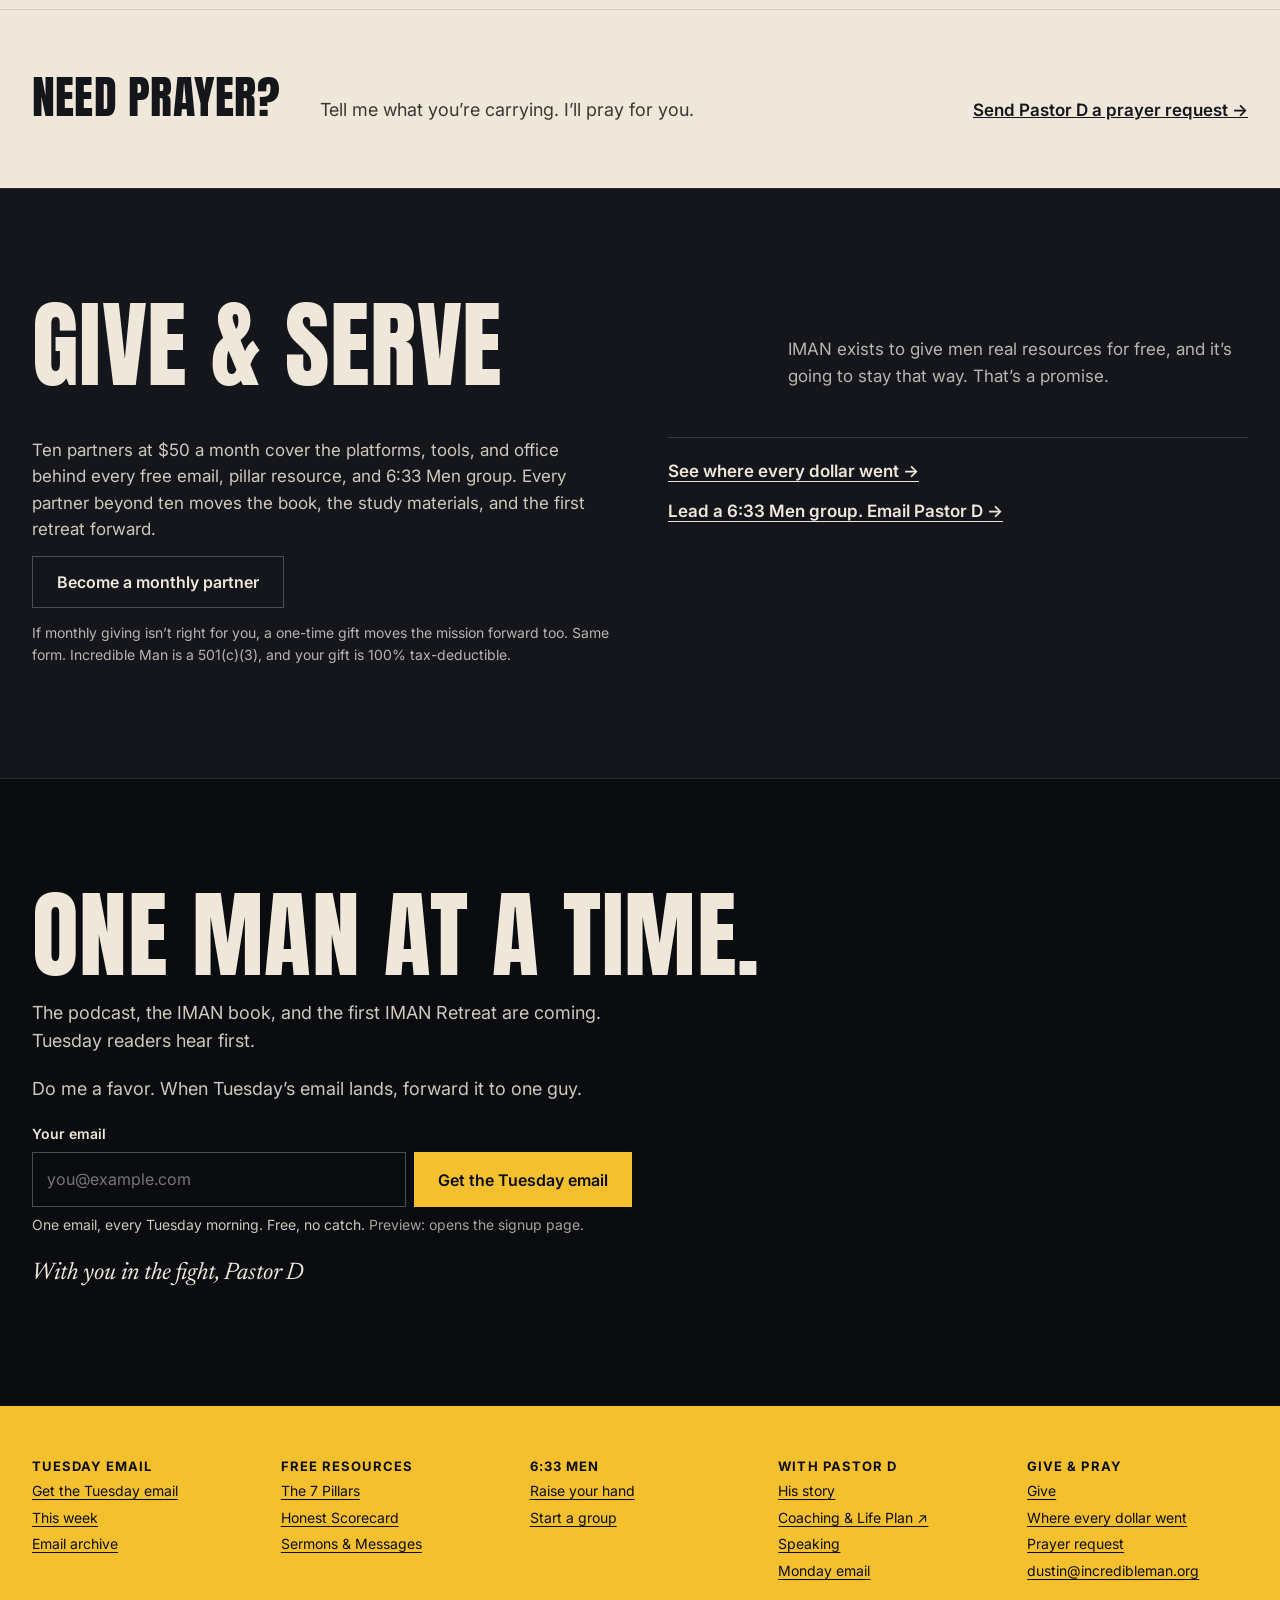
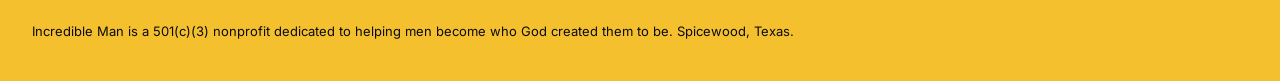
==== commit 8a92f5a8: "Apply v2 copy style guide and real 6:33 Men details From 17 full IMAN emails: Oxford commas, no em-d" ====
--- a/index.html
+++ b/index.html
@@ -275,7 +275,7 @@
         <p><strong>Incredible Men,</strong></p>
         <p>I consider you an Incredible Man. Not because you’re perfect, but because you’re called. Called to lead with integrity and stand firm when life gets hard.</p>
         <p>Whether we’ve met or not, I’m for you. I believe in you, and I’m praying that you step fully into who God created you to be.</p>
-        <p>You matter to God, and you matter to me. I’m grateful you’re here.</p>
+        <p>You matter to God, and you matter to me.</p>
       </div>
     </div>
   </section>
@@ -328,15 +328,15 @@
       <div class="join-cols">
         <div>
           <h2 class="display h2" id="join-title">Join 6:33 Men</h2>
-          <p style="margin:20px 0 0;color:var(--soft-on-night);font-size:18px">Every man needs guys around him who will call him up, back him up and tell him the truth. This is where those friendships start.</p>
+          <p style="margin:20px 0 0;color:var(--soft-on-night);font-size:18px">Every man needs guys around him who will call him up, back him up, and tell him the truth. This is where those friendships start.</p>
           <div class="rows" style="margin-top:28px">
-            <div class="row"><span class="name">Saturdays at 6:33 AM in Austin</span><span class="desc">Free. Any fitness level. You don’t need to be a church guy.</span></div>
-            <div class="row"><span class="name">What the morning is like</span><span class="desc">A workout, a devotion, prayer and real conversation. These men will hear you out, and they’ll have your back.</span></div>
-            <div class="row"><span class="name">After</span><span class="desc">You’ll be added to the group chat. Next week, bring a buddy. We’ll be counting on you.</span></div>
+            <div class="row"><span class="name">Saturdays at 6:33 AM, Lakeway City Park</span><span class="desc">Free. Every man welcome, no experience needed. You don’t need to be a church guy. Arrive around 6:25.</span></div>
+            <div class="row"><span class="name">What the morning is like</span><span class="desc">A warm-up, a workout, a devotion, prayer, and a cool-down swim in the lake. Josh Baker leads it. These men will hear you out, and they’ll have your back.</span></div>
+            <div class="row"><span class="name">After</span><span class="desc">You’ll be added to the group chat. Next week, bring a guy who needs this more than he’ll ever admit.</span></div>
           </div>
           <div class="join-cta">
             <a class="btn btn-line" href="633/">Raise your hand</a>
-            <p>Next: <span data-next-saturday>SATURDAY</span> · 6:33 AM · [Park], Austin, TX</p>
+            <p>Next: <span data-next-saturday>SATURDAY</span> · 6:33 AM · Lakeway City Park, Lakeway, TX</p>
           </div>
         </div>
         <figure class="join-story">
@@ -411,7 +411,7 @@
       </div>
       <div class="give-cols">
         <div class="give-main">
-          <p>Ten partners at $50 a month cover the platforms, tools and office behind every free email, pillar resource and 6:33 Men group. Every partner beyond ten moves the book, study materials and first retreat forward.</p>
+          <p>Ten partners at $50 a month cover the platforms, tools, and office behind every free email, pillar resource, and 6:33 Men group. Every partner beyond ten moves the book, the study materials, and the first retreat forward.</p>
           <a class="btn btn-line" href="https://www.zeffy.com/en-US/donation-form/fuel-the-vision-of-iman" target="_blank" rel="noopener">Become a monthly partner</a>
           <p class="small">If monthly giving isn’t right for you, a one-time gift moves the mission forward too. Same form. Incredible Man is a 501(c)(3), and your gift is 100% tax-deductible.</p>
         </div>
@@ -426,7 +426,7 @@
   <section class="section closing-band" aria-label="Closing">
     <div class="wrap">
       <p class="display h2">One man at a time.</p>
-      <p class="lead">The podcast, the IMAN book and the first IMAN Retreat are coming. Tuesday readers hear first.</p>
+      <p class="lead">The podcast, the IMAN book, and the first IMAN Retreat are coming. Tuesday readers hear first.</p>
       <p class="lead">Do me a favor. When Tuesday’s email lands, forward it to one guy.</p>
       <form class="tue" data-open="https://incredibleman.kit.com/subscribe" aria-label="Get the Tuesday email">
         <label for="tue-close">Your email</label>
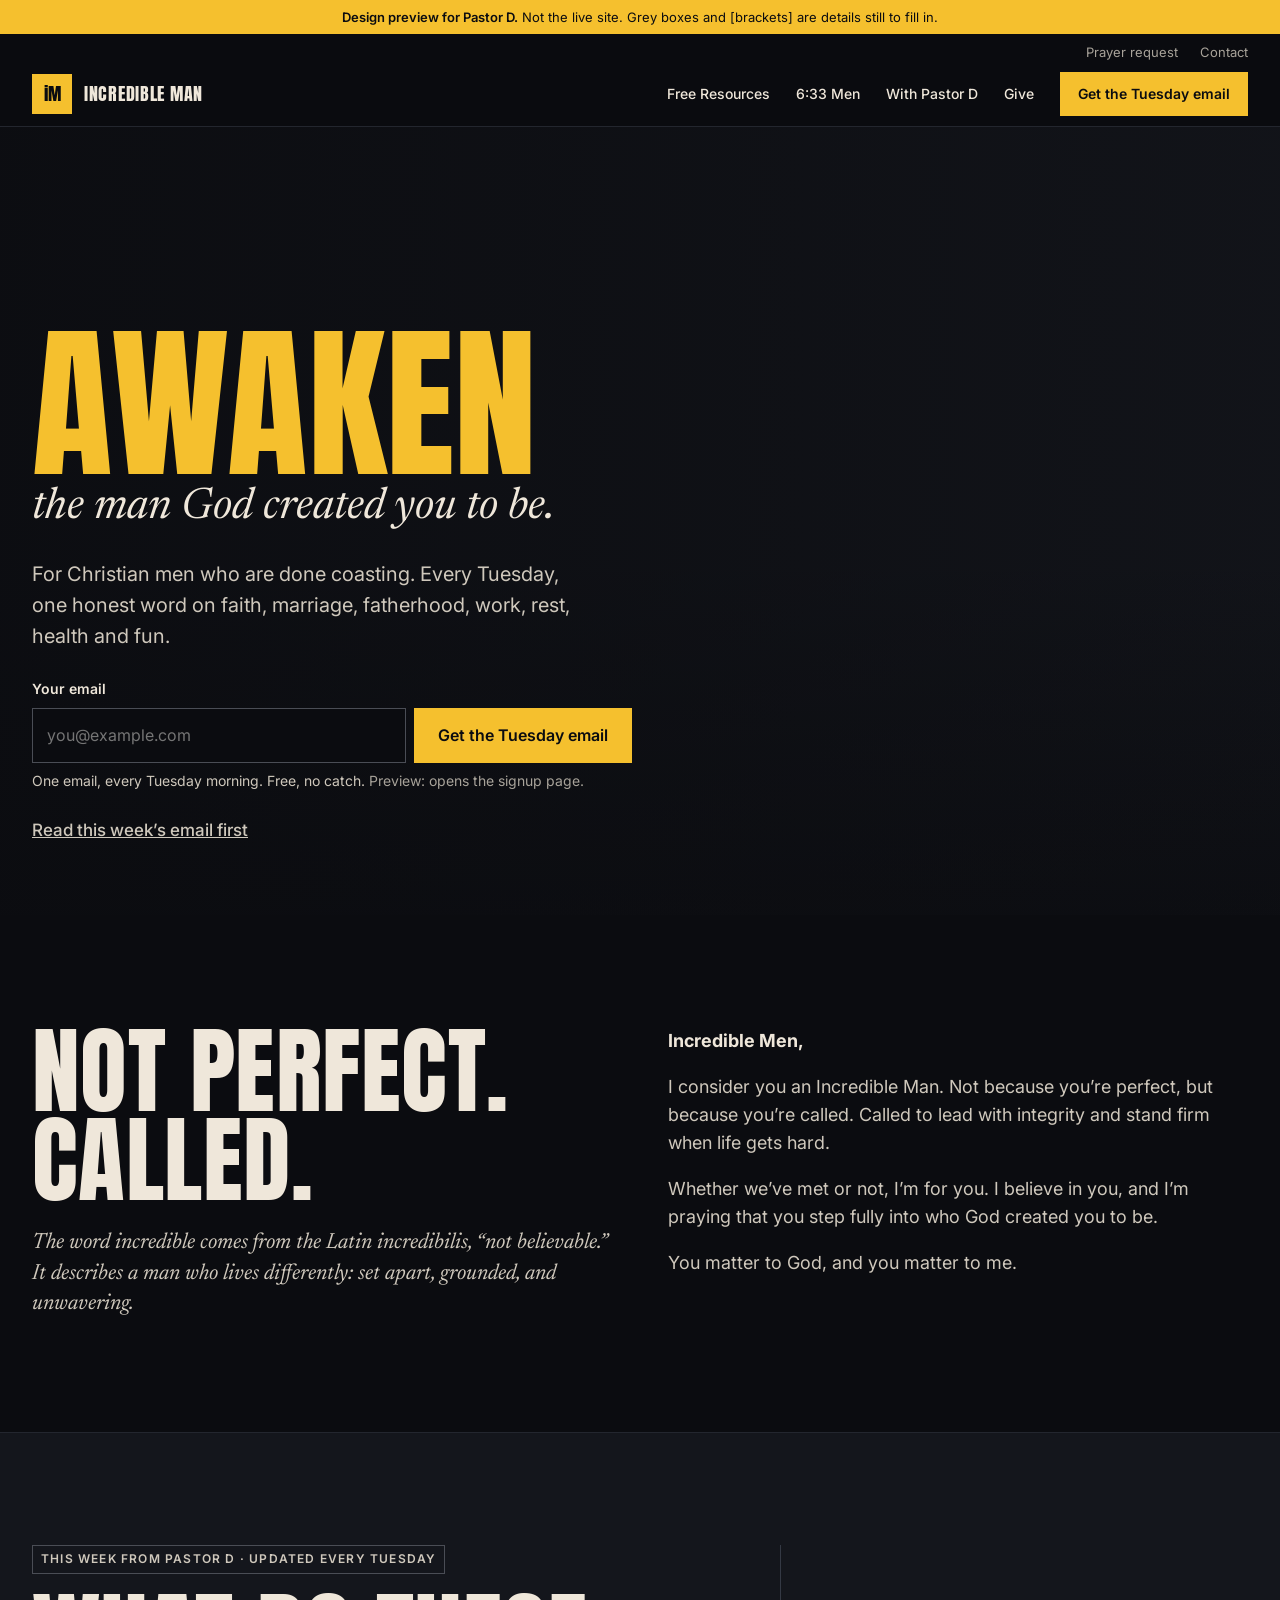
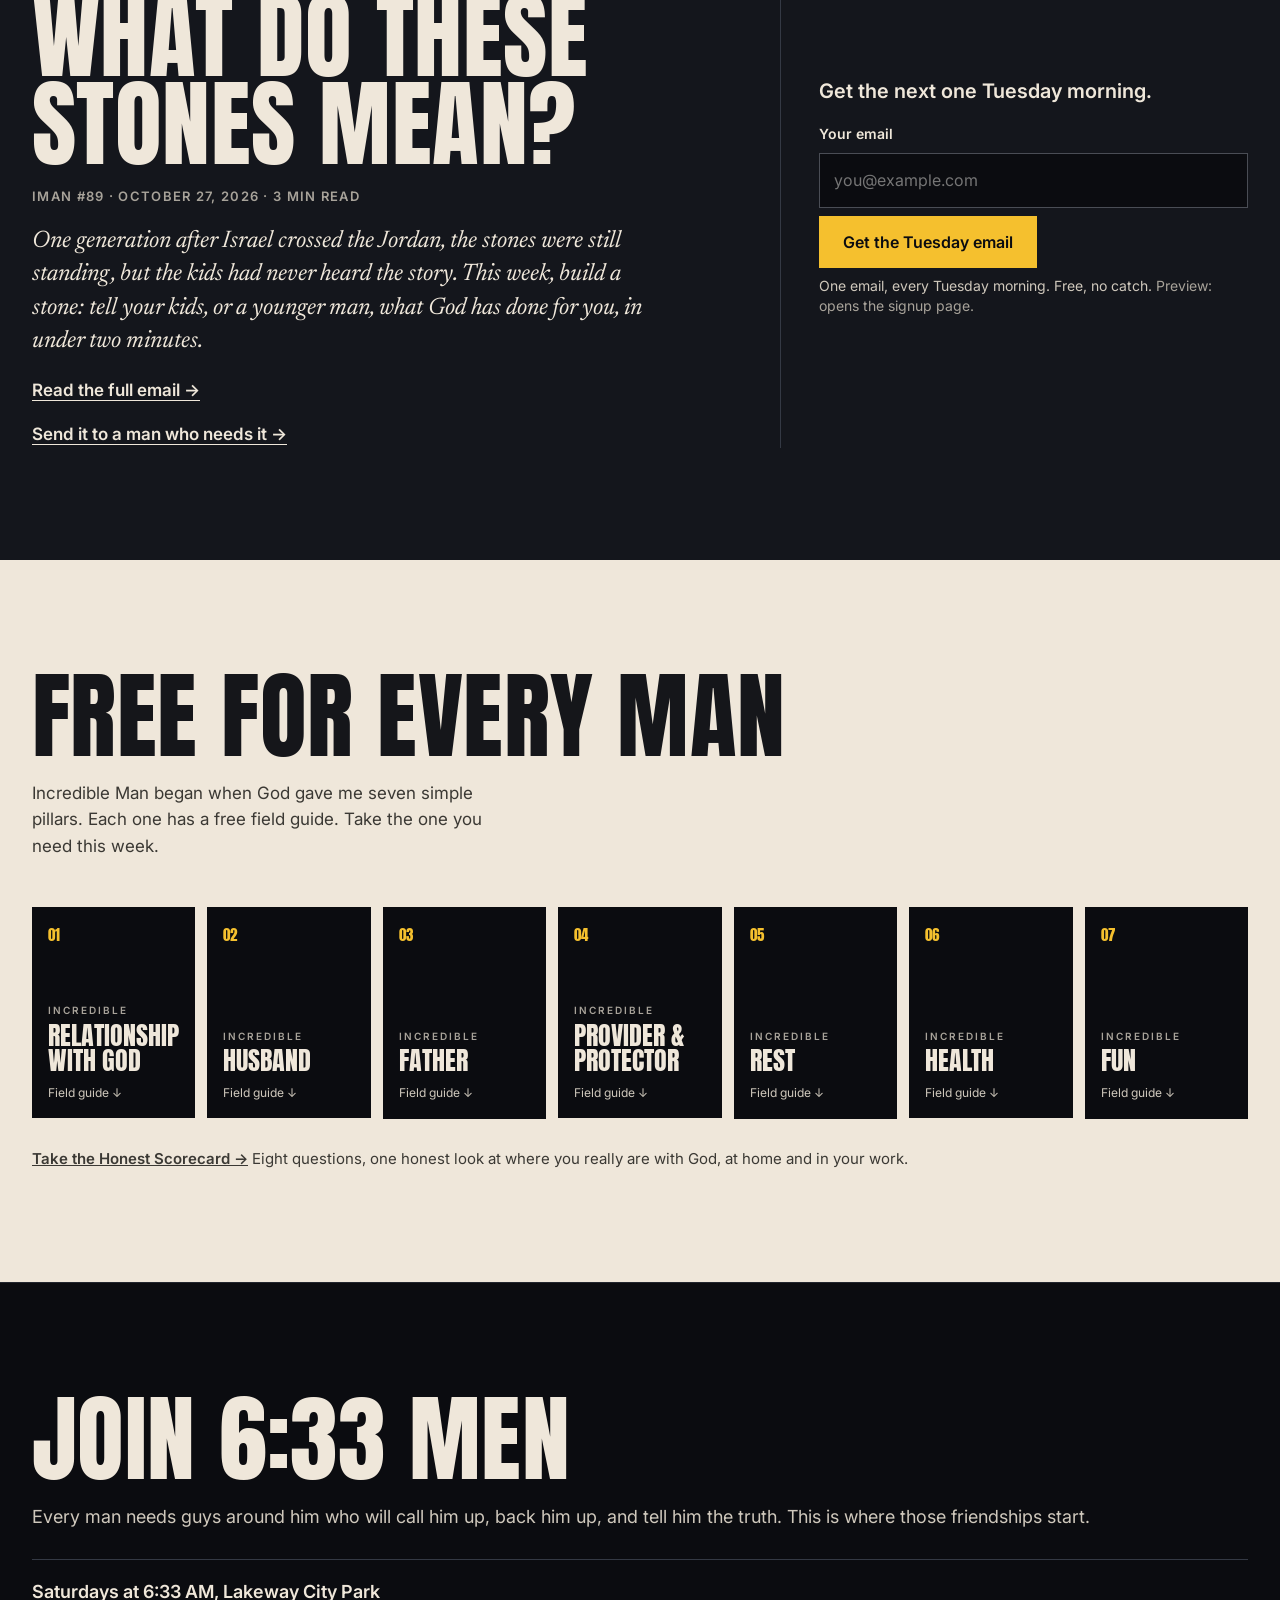
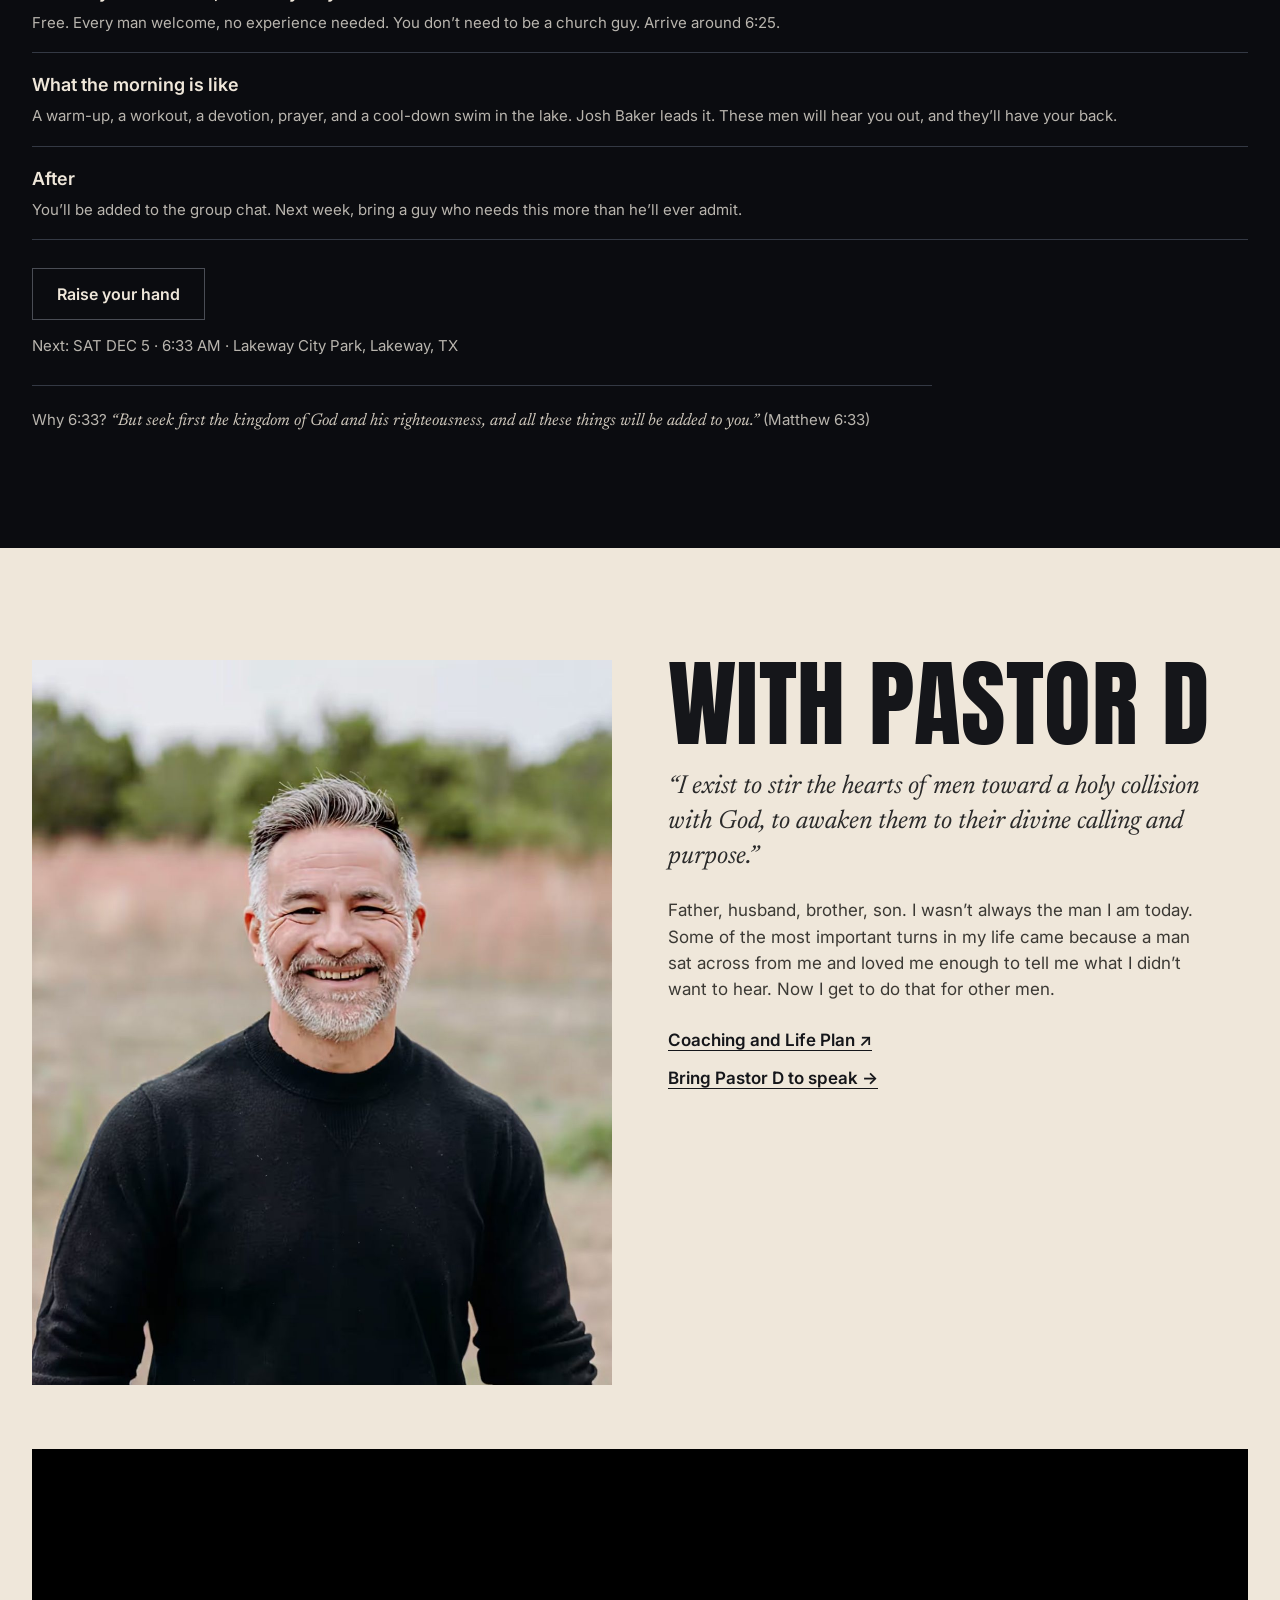
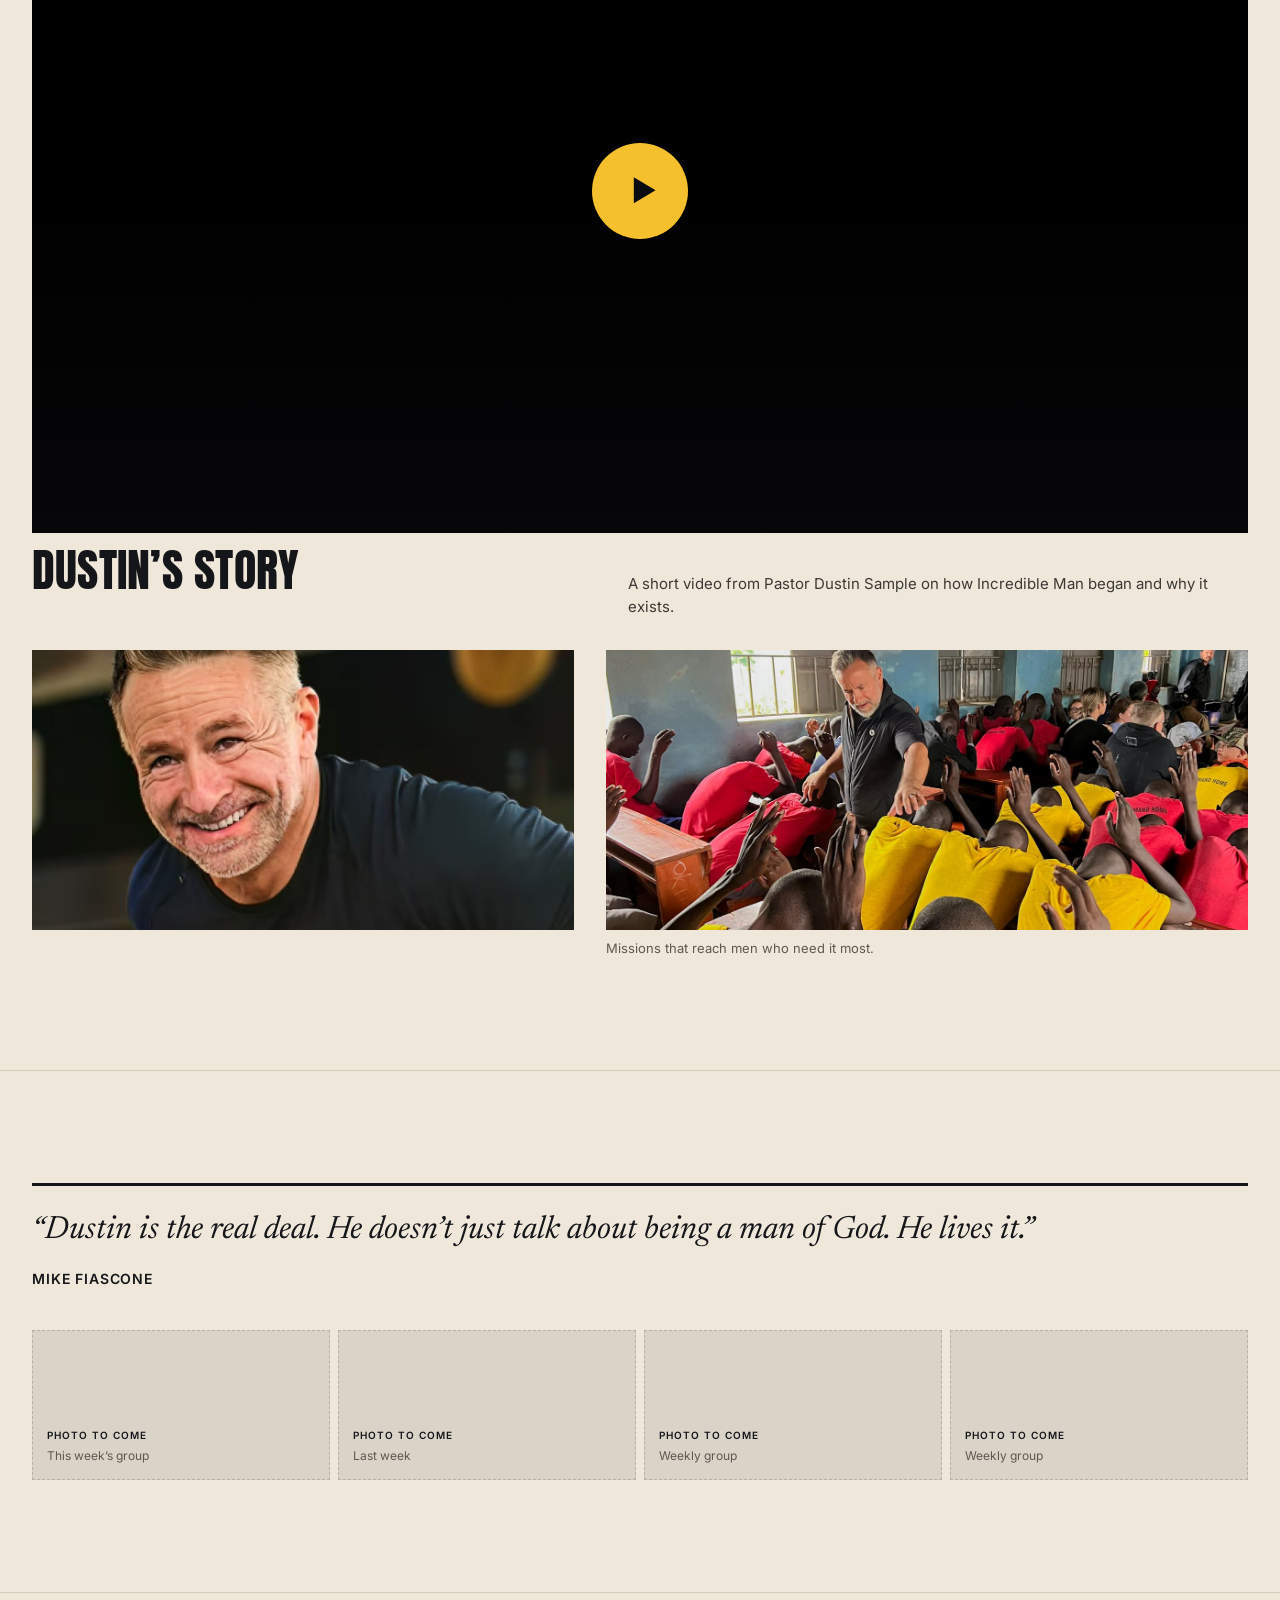
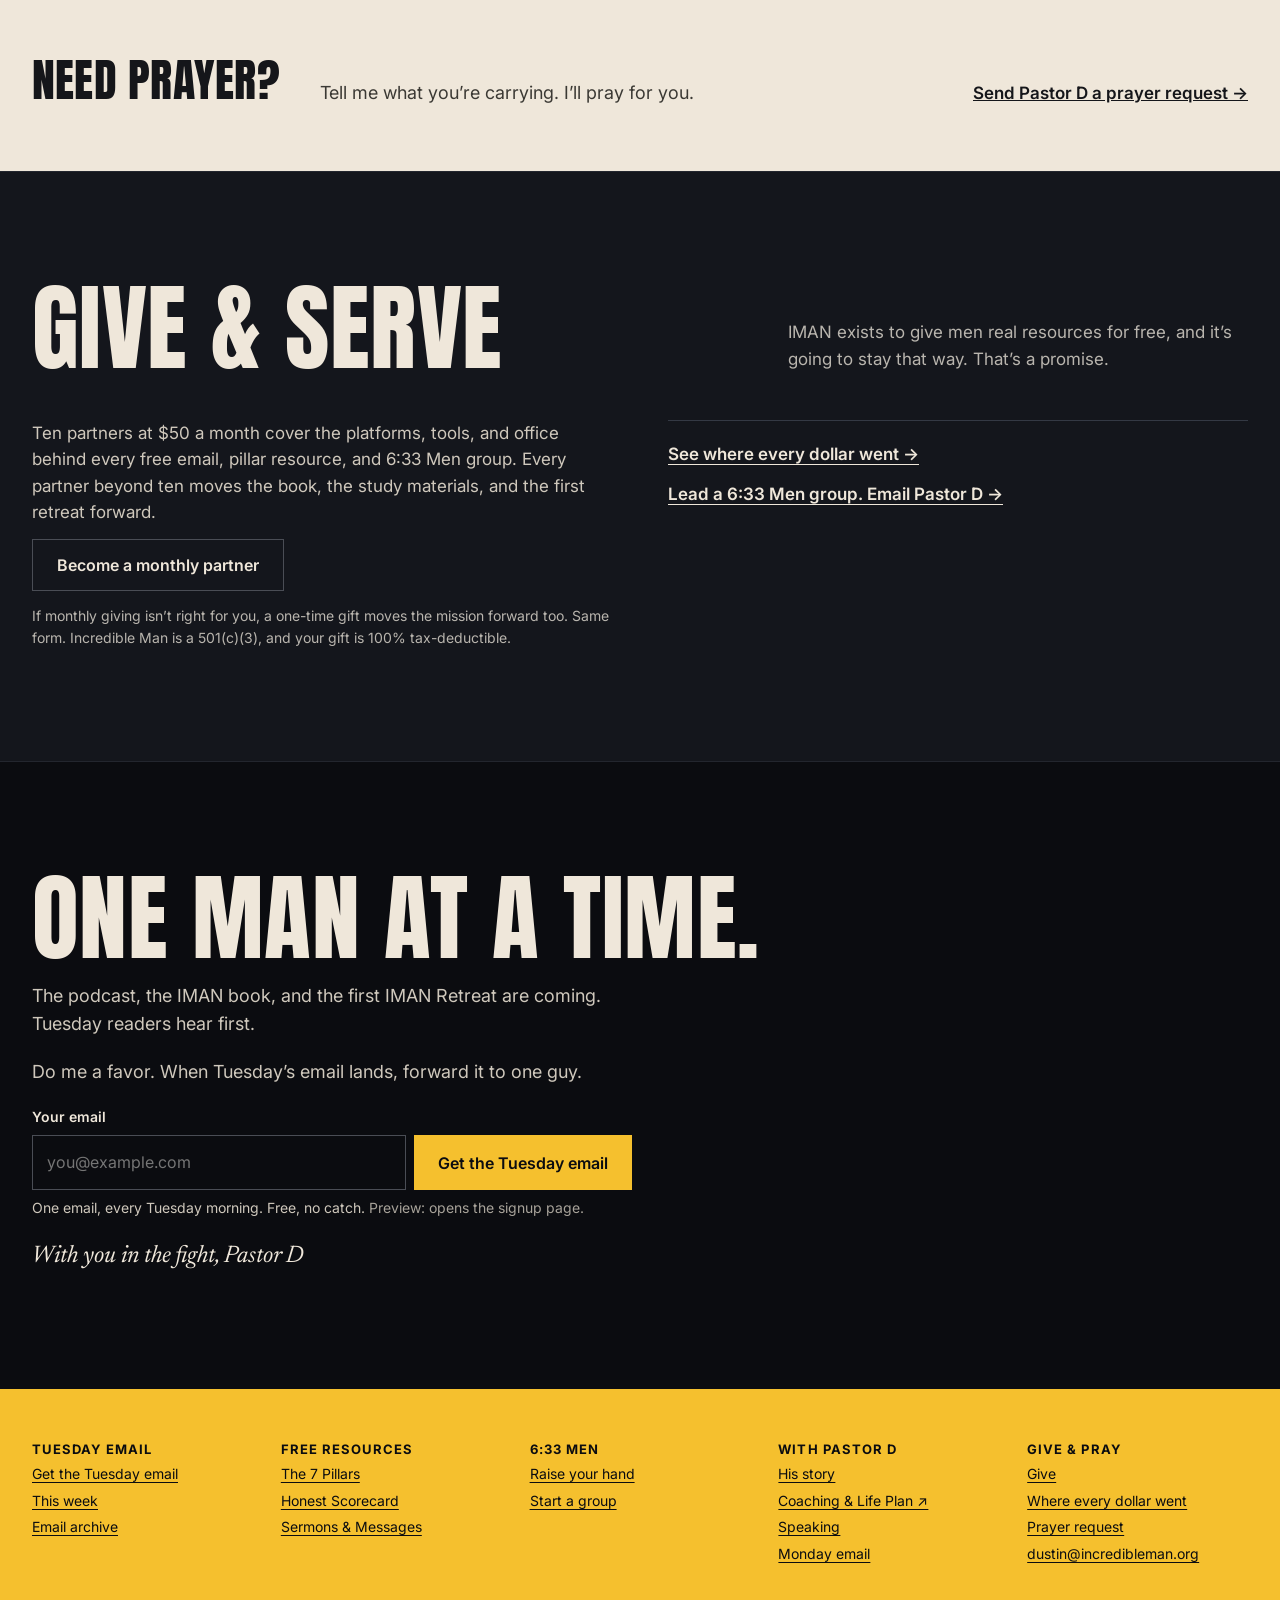
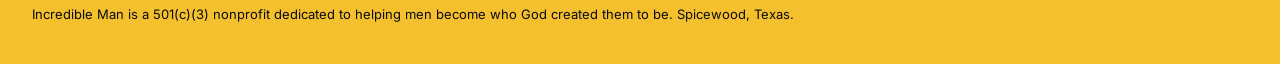
==== commit dd7ce67c: "Remove Dave's story from the 6:33 Men section Co-Authored-By: Claude Opus 5.5 <noreply@anthropic.com" ====
--- a/index.html
+++ b/index.html
@@ -338,13 +338,8 @@
             <a class="btn btn-line" href="633/">Raise your hand</a>
             <p>Next: <span data-next-saturday>SATURDAY</span> · 6:33 AM · Lakeway City Park, Lakeway, TX</p>
           </div>
-        </div>
-        <figure class="join-story">
-          <span class="kicker">ONE MAN’S FIRST 6:33</span>
-          <blockquote>I was nervous my first morning. Then I saw one man I knew, and everyone else asked my name and wanted to hear my story. I shared during prayer, and they added me to the group chat. Now I show up for my brothers, we pray for each other through hard seasons, and we all leave better men.</blockquote>
-          <figcaption>DAVE [LAST NAME] · 6:33 MEN</figcaption>
-          <p class="why" style="margin-top:12px">Why 6:33? <em>“But seek first the kingdom of God and his righteousness, and all these things will be added to you.”</em> (Matthew 6:33)</p>
-        </figure>
+          <p class="why" style="margin-top:28px">Why 6:33? <em>“But seek first the kingdom of God and his righteousness, and all these things will be added to you.”</em> (Matthew 6:33)</p>
+        </div>
       </div>
     </div>
   </section>
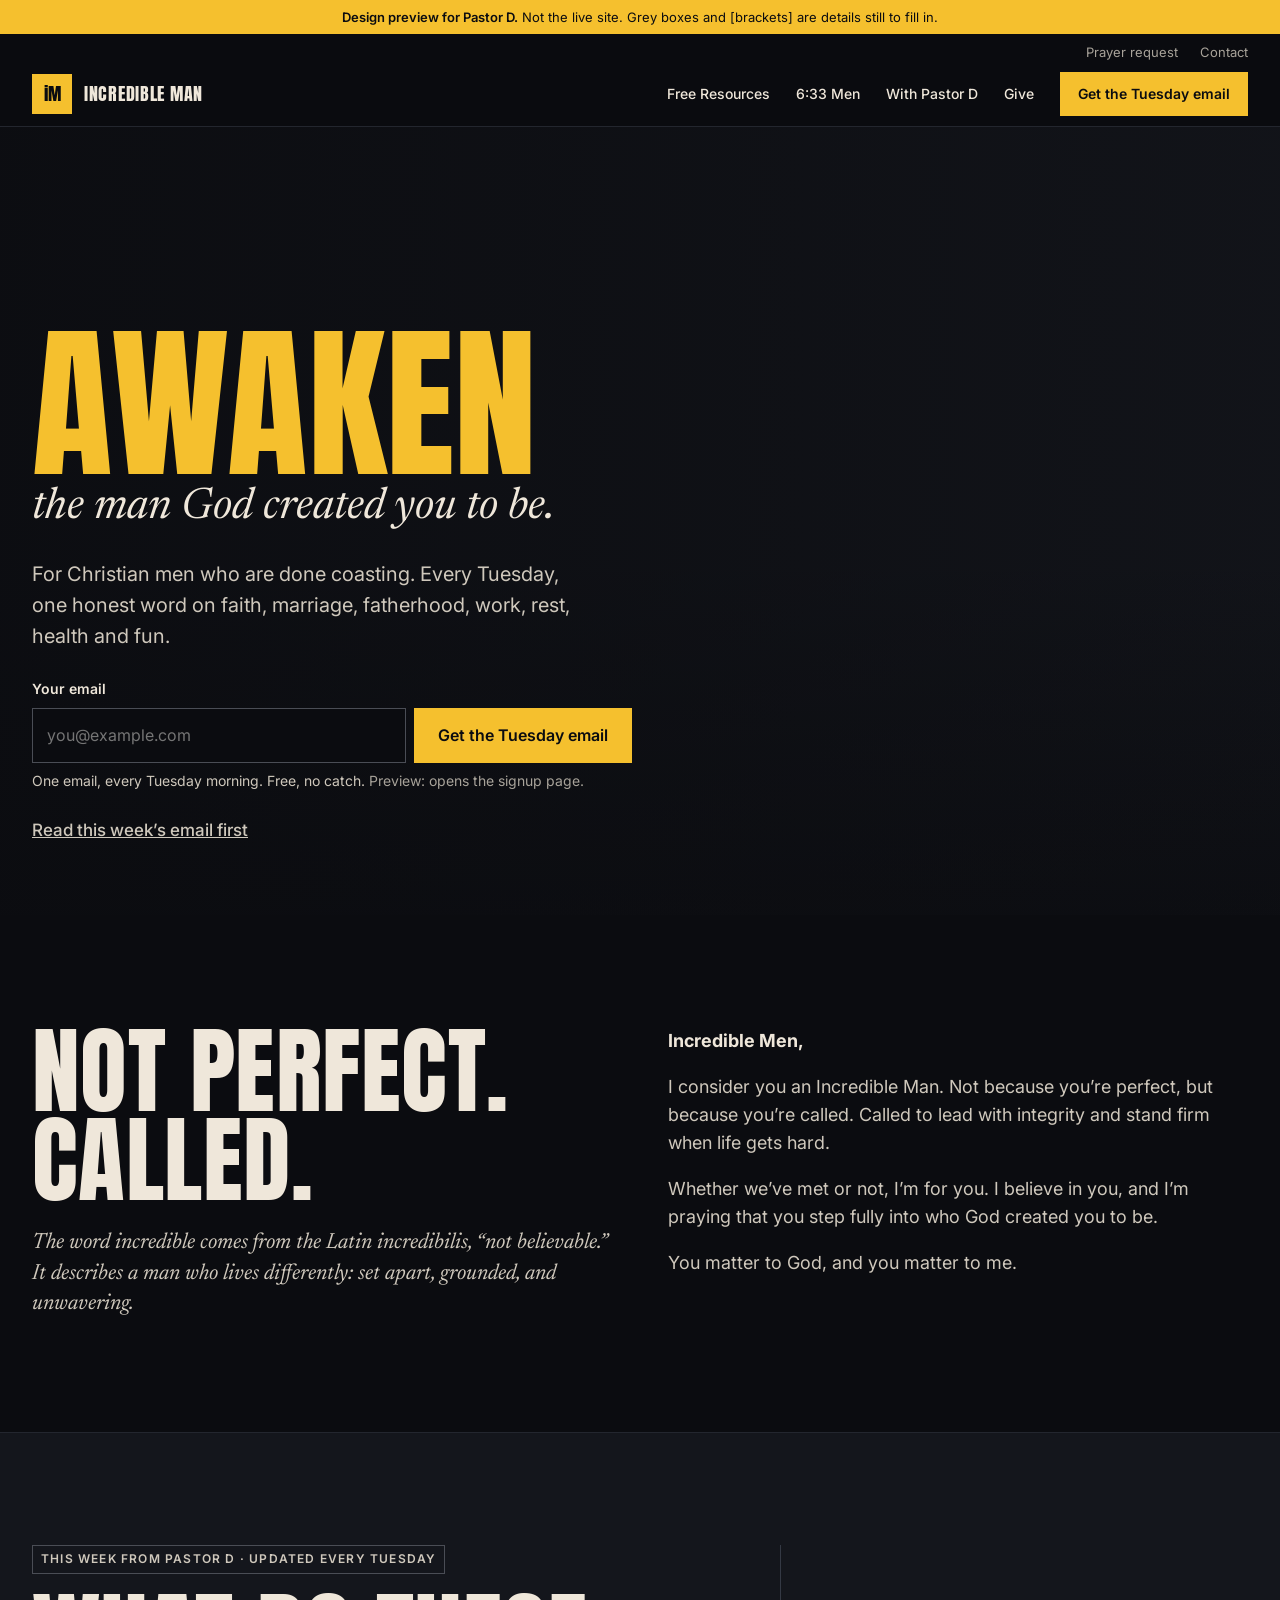
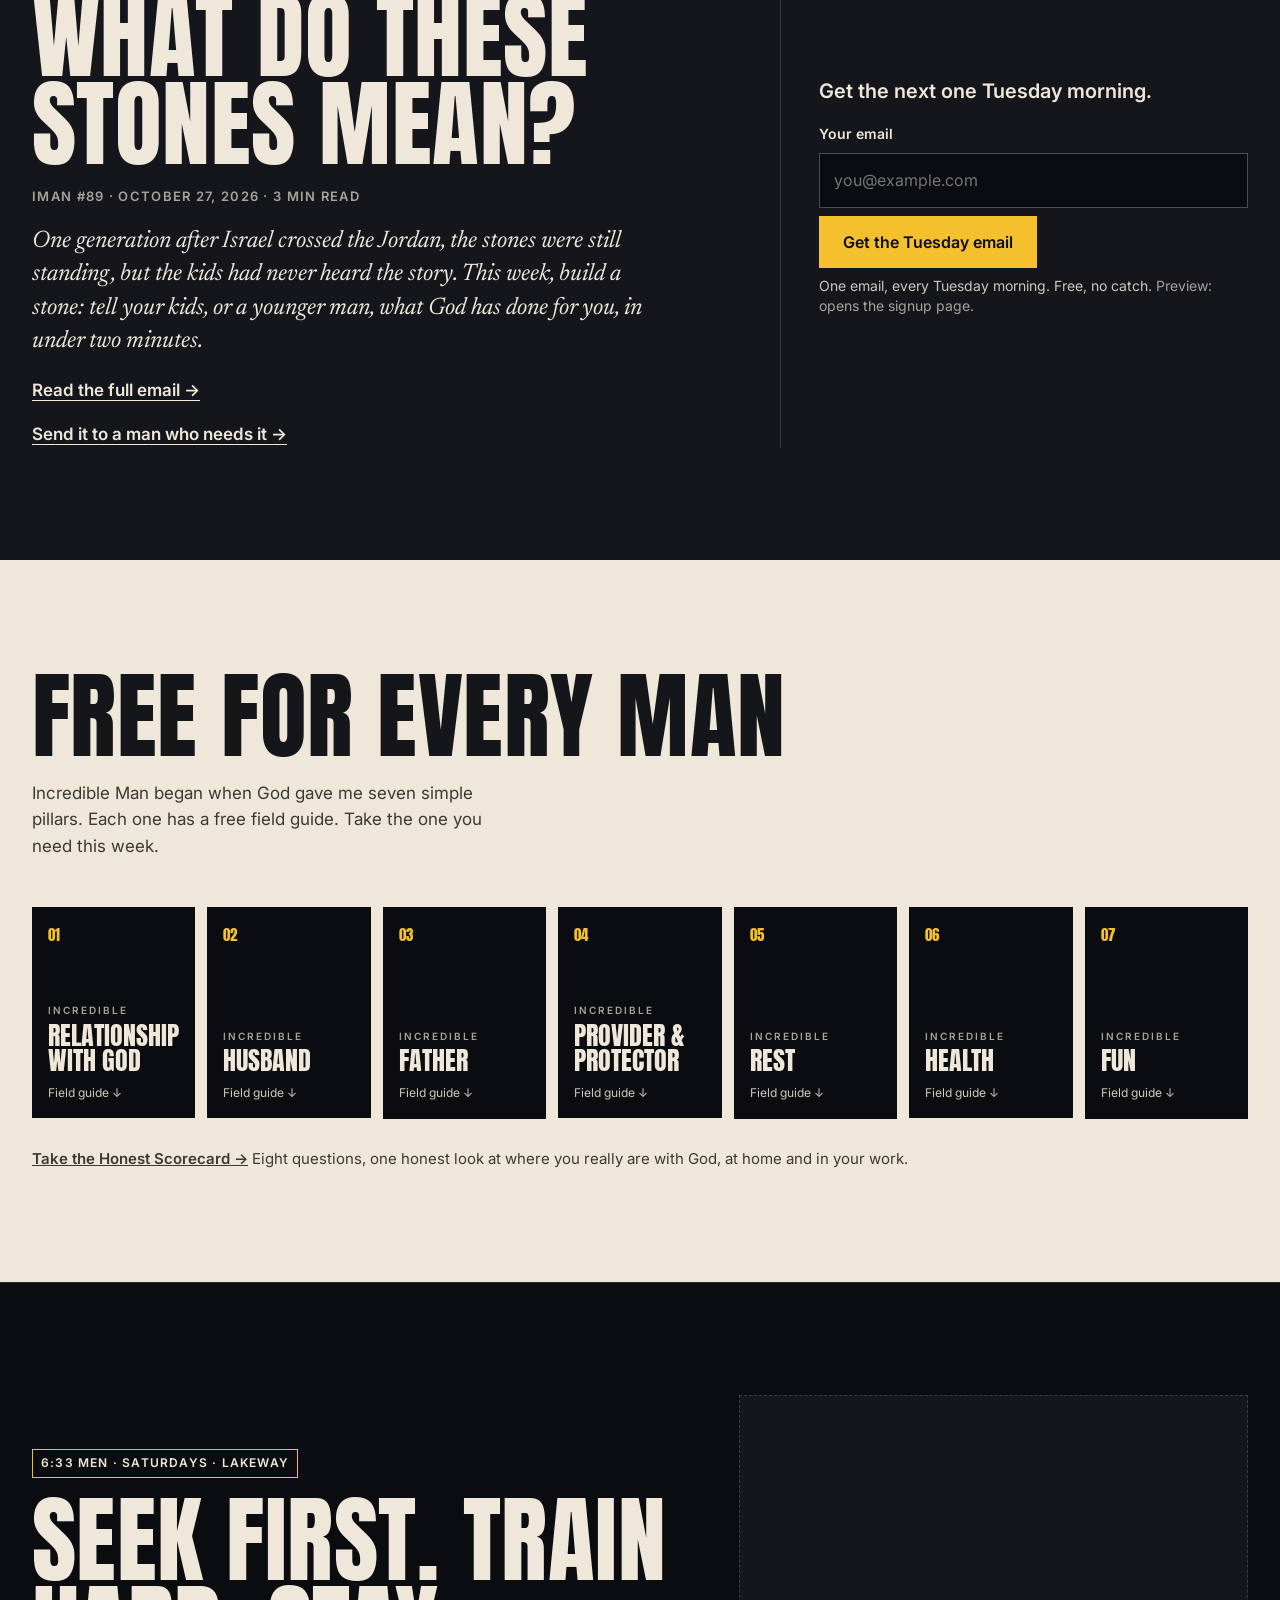
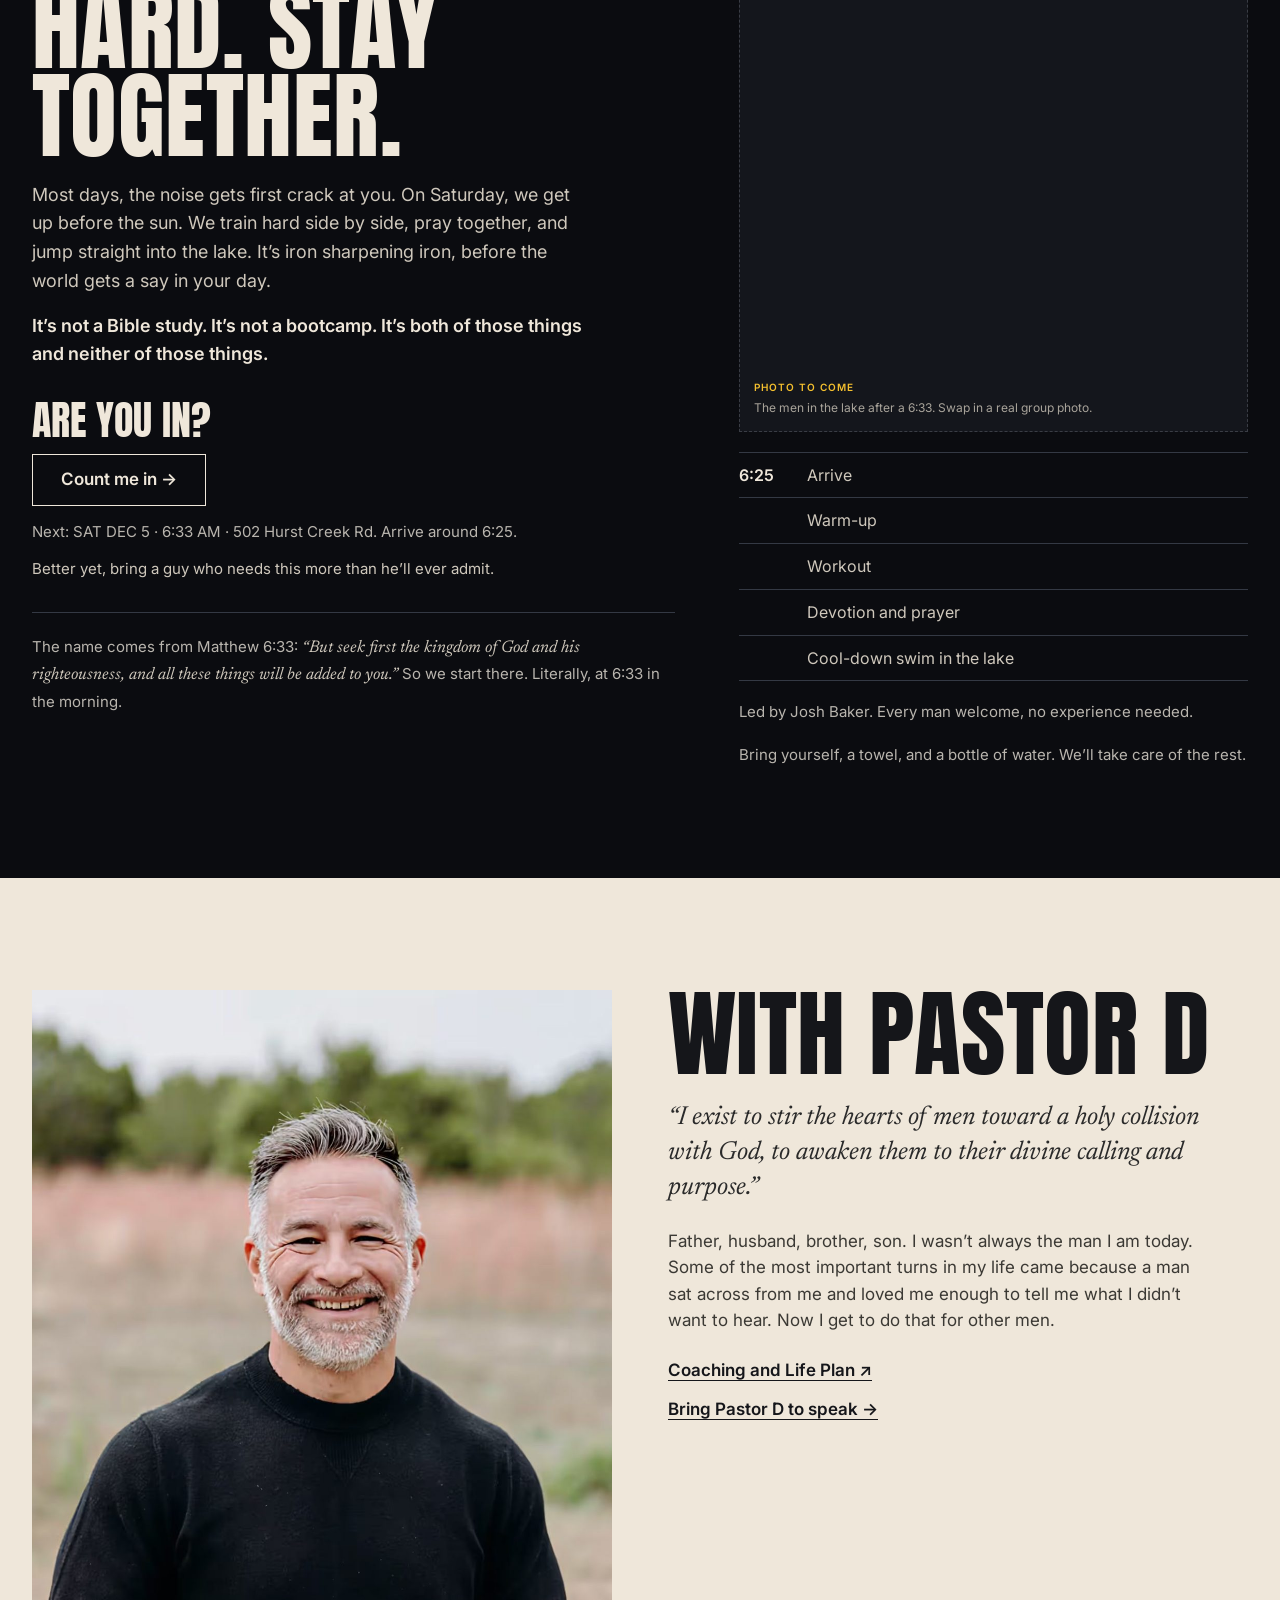
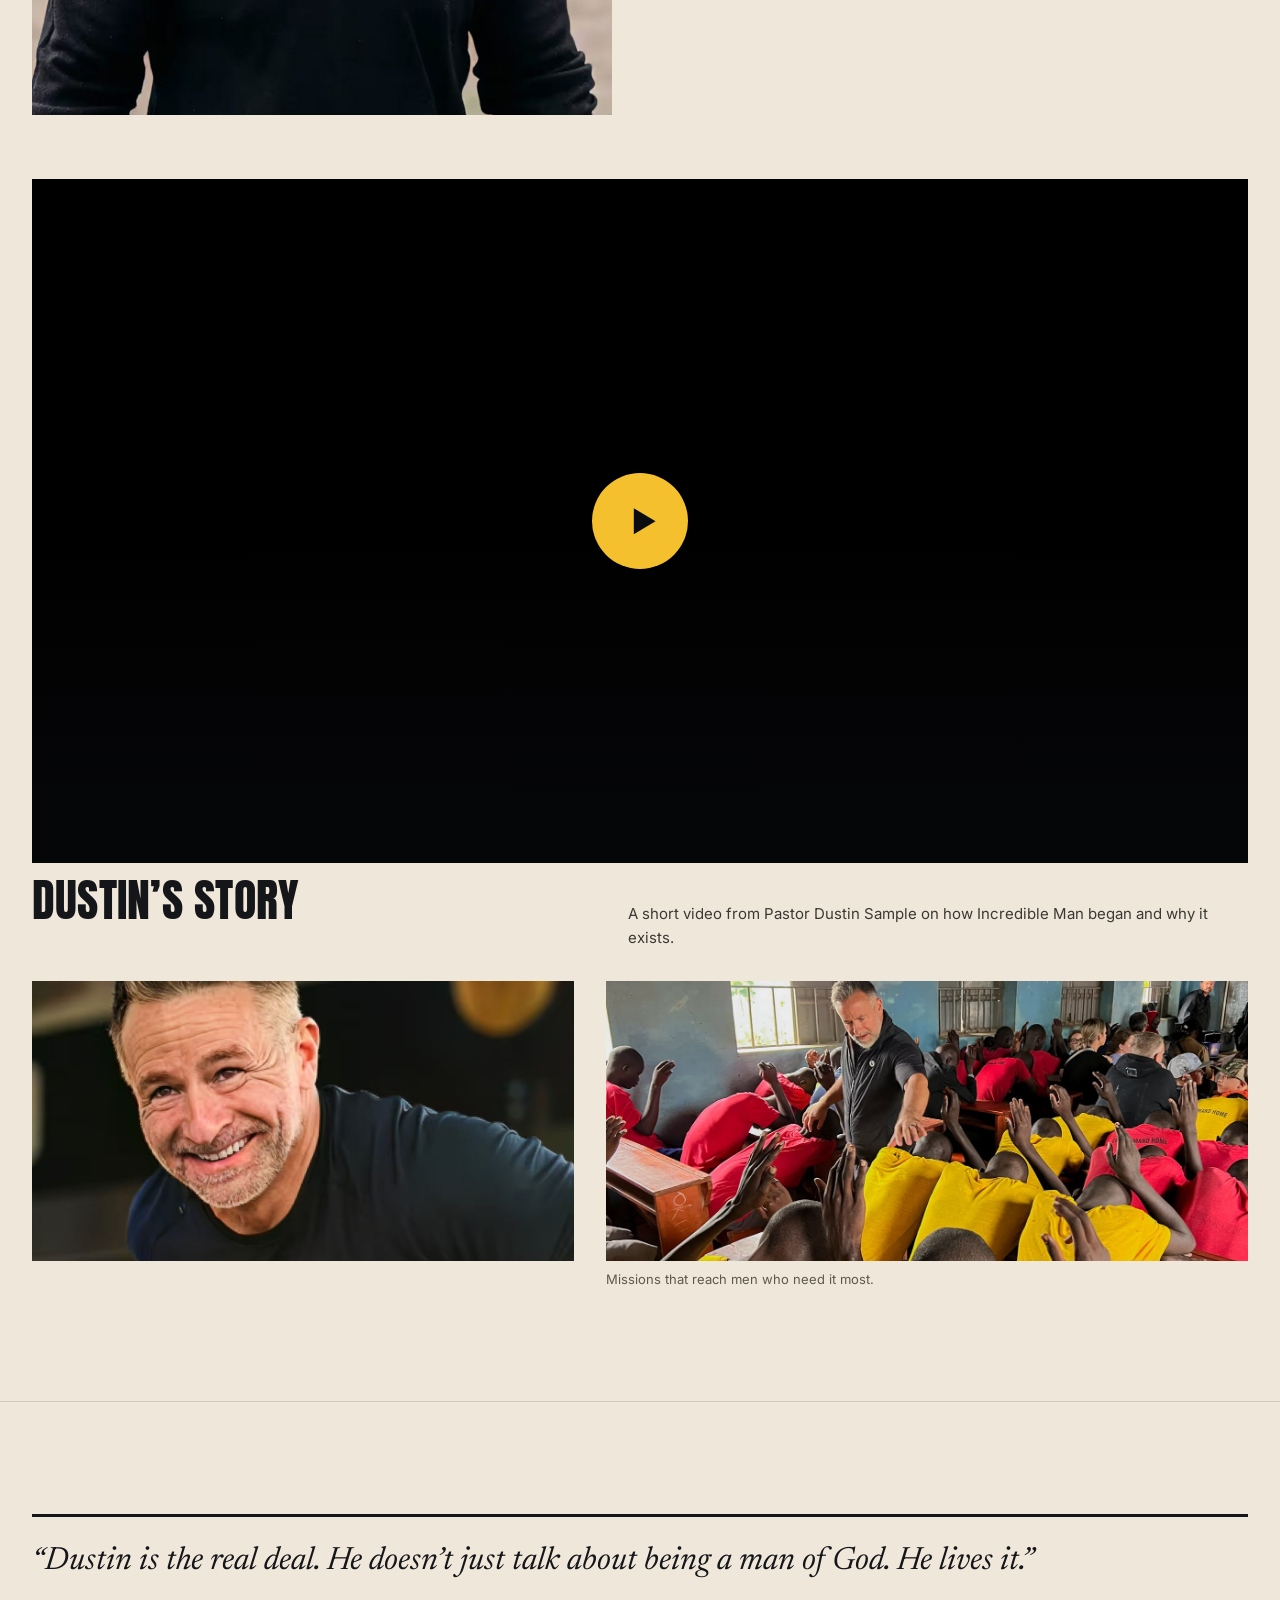
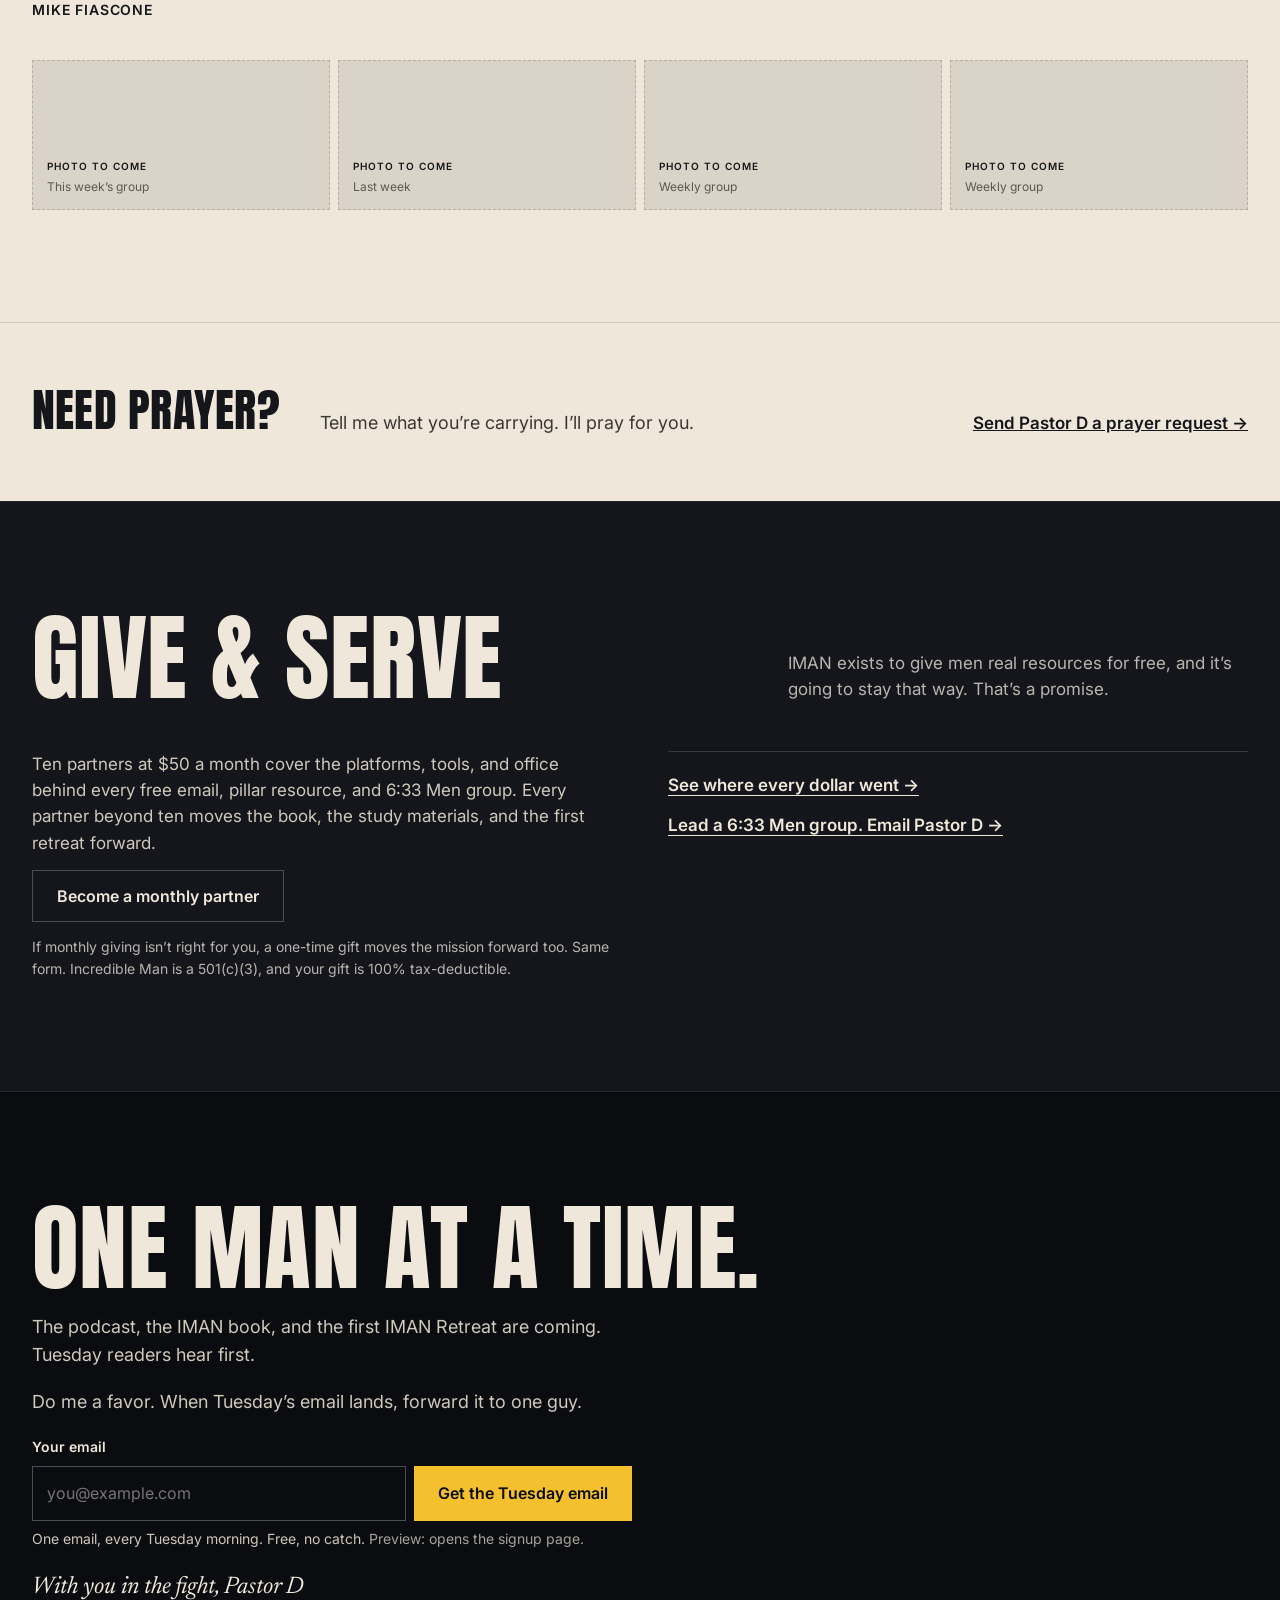
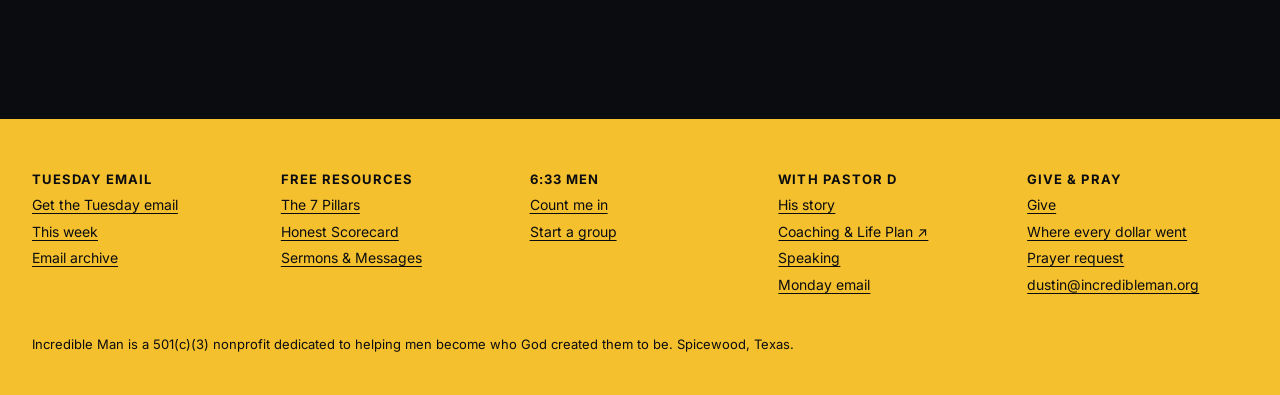
==== commit 8993ee80: "Rewrite 6:33 Men section around Pastor D's launch email Homepage: new heading, 'Are you in?' ask wit" ====
--- a/index.html
+++ b/index.html
@@ -181,14 +181,25 @@
 .tlink{font-weight:600;text-underline-offset:4px}
 .week .tlink{color:var(--on-night)}
 .join-night{background:var(--night);border-top:1px solid #23262E}
-.join-cols{display:flex;flex-wrap:wrap;gap:clamp(32px,4vw,56px);align-items:flex-start}
-.join-cols > *{flex:1 1 440px;min-width:0}
-.join-cta{display:flex;flex-direction:column;gap:14px;align-items:flex-start;margin-top:28px}
-.join-cta p{margin:0;color:var(--muted-on-night);font-size:15px}
-.join-story{margin:0;padding-top:24px;border-top:3px solid var(--gold);display:flex;flex-direction:column;gap:14px}
-.join-story .kicker{font-size:12px;font-weight:600;letter-spacing:.1em;color:var(--quiet-on-night)}
-.join-story blockquote{margin:0;font-size:18px;line-height:1.6;color:var(--soft-on-night)}
-.join-story figcaption{font-size:14px;font-weight:600;letter-spacing:.06em}
+.join-cols{display:flex;flex-wrap:wrap;gap:clamp(36px,5vw,64px);align-items:center}
+.join-main{flex:11 1 460px;min-width:0}
+.join-side{flex:9 1 360px;min-width:0;display:flex;flex-direction:column;gap:20px}
+.join-night .tag-box{color:var(--on-night);border-color:var(--gold)}
+.join-intro{margin:20px 0 0;color:var(--soft-on-night);font-size:18px;line-height:1.6;max-width:560px}
+.join-not{margin:16px 0 0;font-size:18px;font-weight:600;color:var(--on-night);max-width:560px}
+.join-cta{display:flex;flex-direction:column;gap:14px;align-items:flex-start;margin-top:32px}
+.join-cta .ask{font-size:40px;line-height:1}
+.join-cta p{margin:0;font-size:15px}
+.join-cta .when{color:var(--muted-on-night)}
+.join-cta .bring{color:var(--soft-on-night)}
+.btn-count{border:1.5px solid var(--on-night);color:var(--on-night);background:transparent;padding:0 28px;font-size:17px}
+.btn-count:hover{background:var(--bone);color:var(--night);border-color:var(--bone)}
+.join-photo{aspect-ratio:4/5;width:100%}
+@media (max-width:700px){.join-photo{aspect-ratio:4/3}}
+.run{list-style:none;margin:0;padding:0;border-top:1px solid var(--rule-night)}
+.run li{display:flex;gap:16px;padding:10px 0;border-bottom:1px solid var(--rule-night);font-size:16px;color:var(--soft-on-night)}
+.run li b{flex:0 0 52px;font-weight:600;color:var(--on-night)}
+.join-side p{margin:0;font-size:15px;line-height:1.5;color:var(--muted-on-night)}
 .pastor .links{display:flex;flex-direction:column;gap:12px;margin-top:24px;font-size:17px}
 .pastor .links a{color:var(--ink)}
 .prayer-band{padding:clamp(48px,6vw,64px) 0}
@@ -326,19 +337,30 @@
   <section class="section join-night" id="join" aria-labelledby="join-title">
     <div class="wrap">
       <div class="join-cols">
-        <div>
-          <h2 class="display h2" id="join-title">Join 6:33 Men</h2>
-          <p style="margin:20px 0 0;color:var(--soft-on-night);font-size:18px">Every man needs guys around him who will call him up, back him up, and tell him the truth. This is where those friendships start.</p>
-          <div class="rows" style="margin-top:28px">
-            <div class="row"><span class="name">Saturdays at 6:33 AM, Lakeway City Park</span><span class="desc">Free. Every man welcome, no experience needed. You don’t need to be a church guy. Arrive around 6:25.</span></div>
-            <div class="row"><span class="name">What the morning is like</span><span class="desc">A warm-up, a workout, a devotion, prayer, and a cool-down swim in the lake. Josh Baker leads it. These men will hear you out, and they’ll have your back.</span></div>
-            <div class="row"><span class="name">After</span><span class="desc">You’ll be added to the group chat. Next week, bring a guy who needs this more than he’ll ever admit.</span></div>
+        <div class="join-main">
+          <span class="tag tag-box">6:33 Men · Saturdays · Lakeway</span>
+          <h2 class="display h2" id="join-title" style="margin-top:18px">Seek first. Train hard. Stay together.</h2>
+          <p class="join-intro">Most days, the noise gets first crack at you. On Saturday, we get up before the sun. We train hard side by side, pray together, and jump straight into the lake. It’s iron sharpening iron, before the world gets a say in your day.</p>
+          <p class="join-not">It’s not a Bible study. It’s not a bootcamp. It’s both of those things and neither of those things.</p>
+          <div class="join-cta">
+            <span class="display ask">Are you in?</span>
+            <a class="btn btn-count" href="633/">Count me in →</a>
+            <p class="when">Next: <span data-next-saturday>SATURDAY</span> · 6:33 AM · 502 Hurst Creek Rd. Arrive around 6:25.</p>
+            <p class="bring">Better yet, bring a guy who needs this more than he’ll ever admit.</p>
           </div>
-          <div class="join-cta">
-            <a class="btn btn-line" href="633/">Raise your hand</a>
-            <p>Next: <span data-next-saturday>SATURDAY</span> · 6:33 AM · Lakeway City Park, Lakeway, TX</p>
-          </div>
-          <p class="why" style="margin-top:28px">Why 6:33? <em>“But seek first the kingdom of God and his righteousness, and all these things will be added to you.”</em> (Matthew 6:33)</p>
+          <p class="why" style="margin-top:32px">The name comes from Matthew 6:33: <em>“But seek first the kingdom of God and his righteousness, and all these things will be added to you.”</em> So we start there. Literally, at 6:33 in the morning.</p>
+        </div>
+        <div class="join-side">
+          <div class="ph join-photo"><span class="tag">Photo to come</span><span>The men in the lake after a 6:33. Swap in a real group photo.</span></div>
+          <ol class="run" aria-label="The morning">
+            <li><b>6:25</b>Arrive</li>
+            <li><b></b>Warm-up</li>
+            <li><b></b>Workout</li>
+            <li><b></b>Devotion and prayer</li>
+            <li><b></b>Cool-down swim in the lake</li>
+          </ol>
+          <p>Led by Josh Baker. Every man welcome, no experience needed.</p>
+          <p>Bring yourself, a towel, and a bottle of water. We’ll take care of the rest.</p>
         </div>
       </div>
     </div>
@@ -441,7 +463,7 @@
     <nav class="sitemap" aria-label="Site map">
       <div><strong>TUESDAY EMAIL</strong><a href="#top">Get the Tuesday email</a><a href="#email">This week</a><a href="https://newsletter.incredibleman.org/" target="_blank" rel="noopener">Email archive</a></div>
       <div><strong>FREE RESOURCES</strong><a href="#pillars">The 7 Pillars</a><a href="https://guide.dustindsample.com/scorecard" target="_blank" rel="noopener">Honest Scorecard</a><a href="https://www.incredibleman.org/sermons-messages" target="_blank" rel="noopener">Sermons &amp; Messages</a></div>
-      <div><strong>6:33 MEN</strong><a href="633/">Raise your hand</a><a href="mailto:dustin@incredibleman.org?subject=Start%20a%206%3A33%20Men%20group">Start a group</a></div>
+      <div><strong>6:33 MEN</strong><a href="633/">Count me in</a><a href="mailto:dustin@incredibleman.org?subject=Start%20a%206%3A33%20Men%20group">Start a group</a></div>
       <div><strong>WITH PASTOR D</strong><a href="#story">His story</a><a href="https://dustindsample.com" target="_blank" rel="noopener">Coaching &amp; Life Plan ↗</a><a href="mailto:dustin@incredibleman.org?subject=Speaking%20request">Speaking</a><a href="https://guide.dustindsample.com/" target="_blank" rel="noopener">Monday email</a></div>
       <div><strong>GIVE &amp; PRAY</strong><a href="https://www.zeffy.com/en-US/donation-form/fuel-the-vision-of-iman" target="_blank" rel="noopener">Give</a><a href="https://incredibleman.kit.com/posts/iman-88-a-year-of-building-men" target="_blank" rel="noopener">Where every dollar went</a><a href="#prayer">Prayer request</a><a href="mailto:dustin@incredibleman.org">dustin@incredibleman.org</a></div>
     </nav>
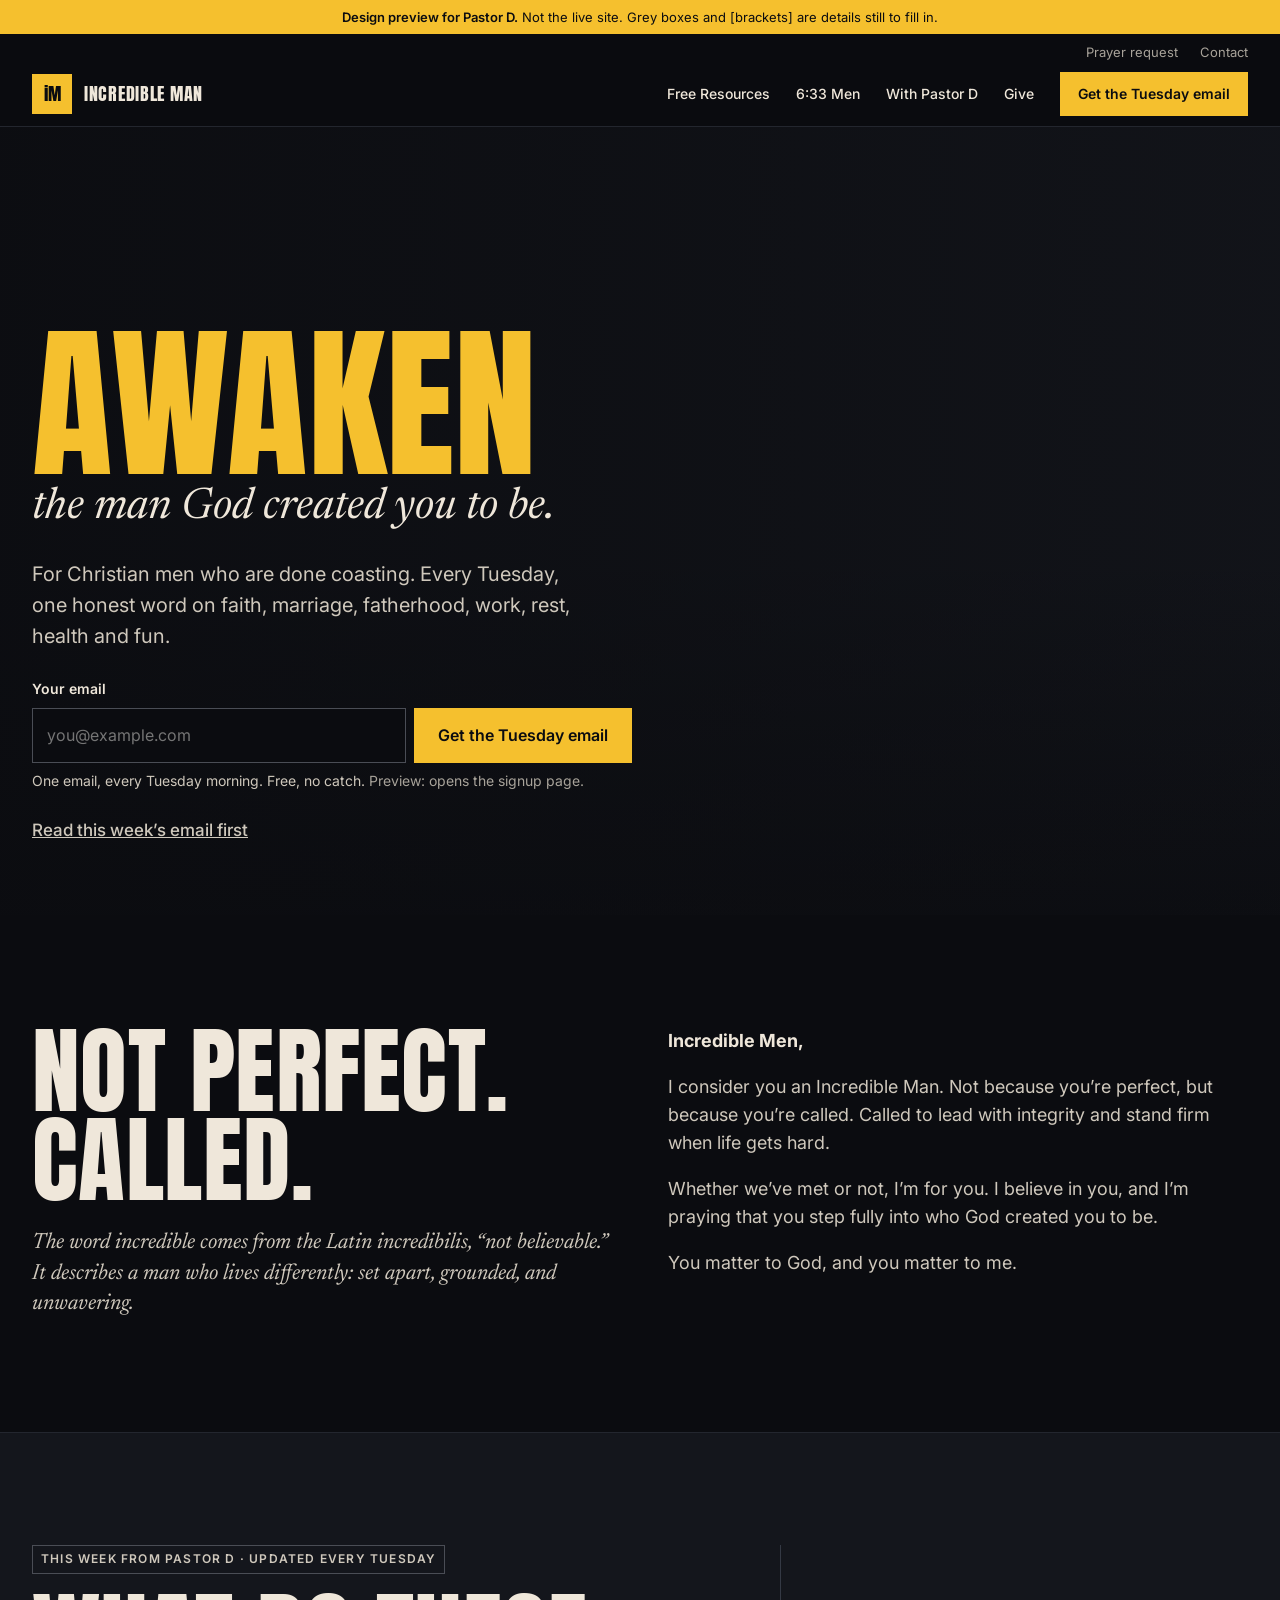
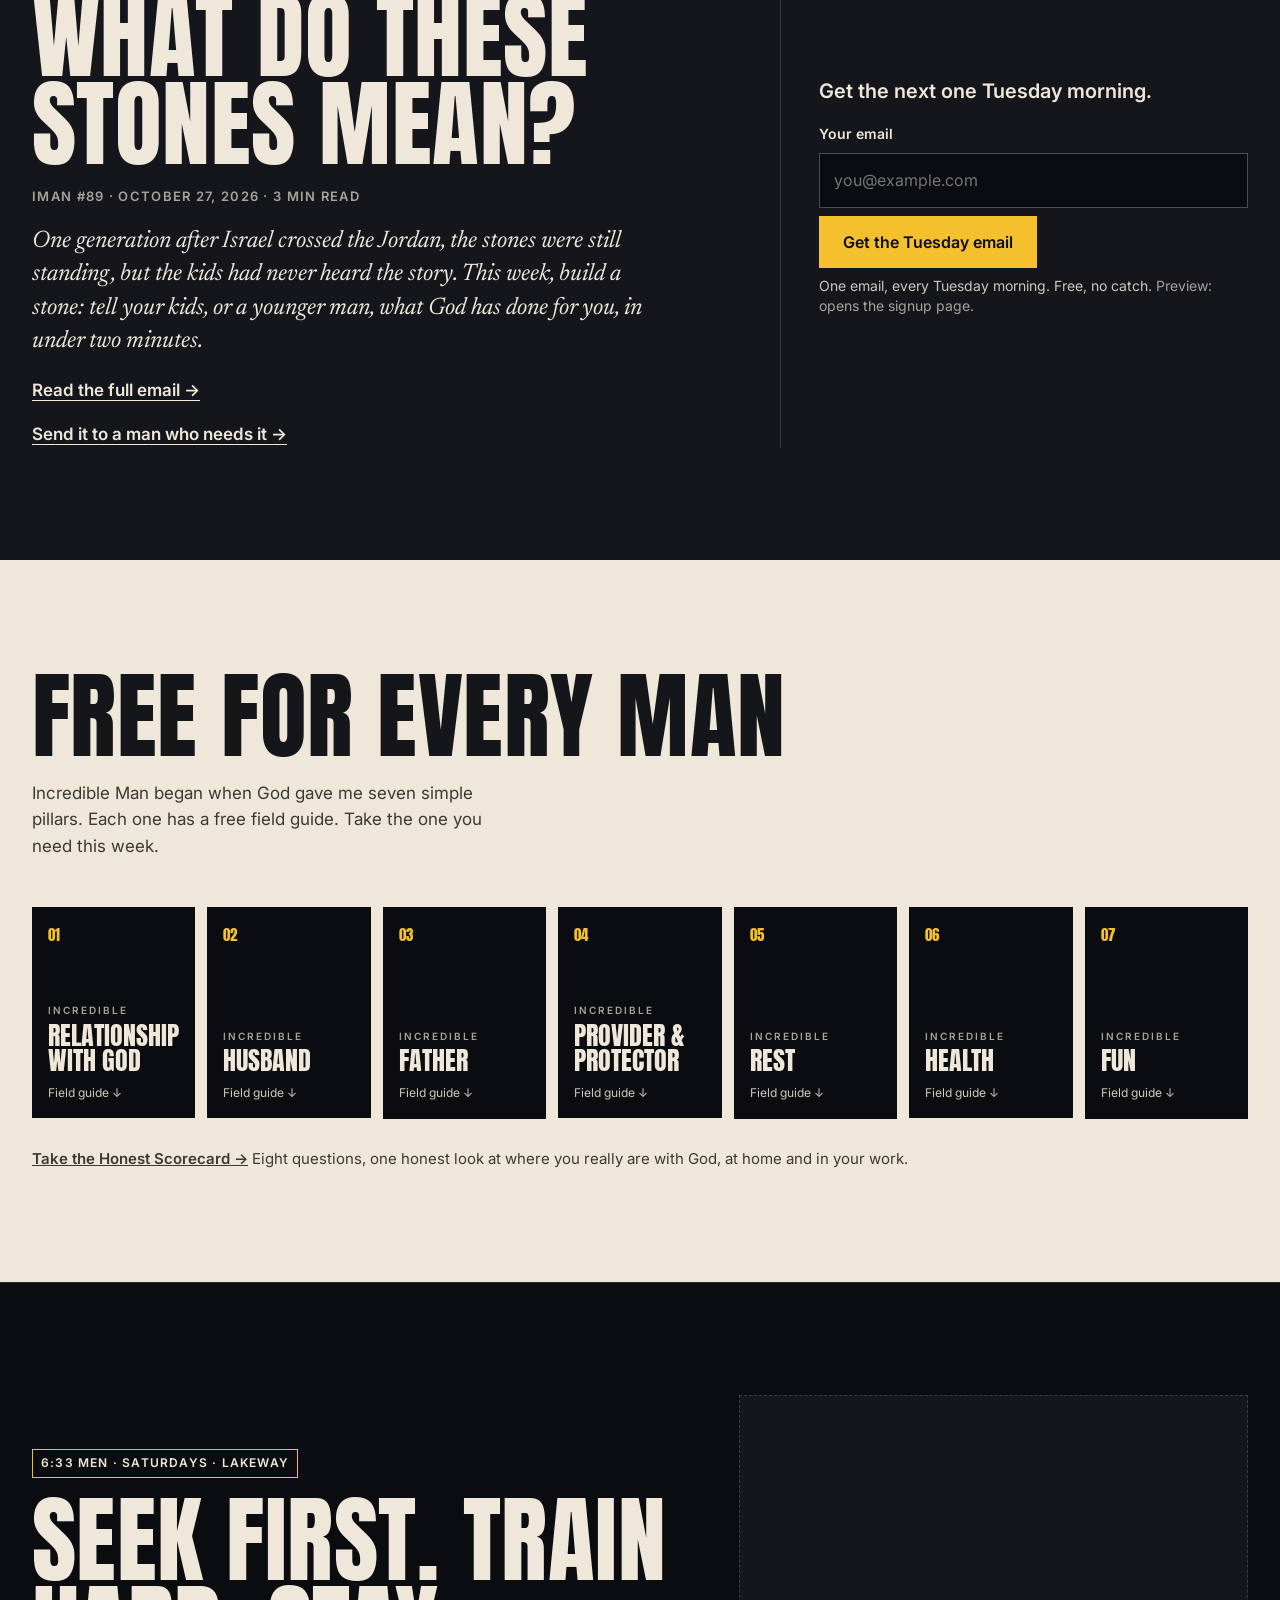
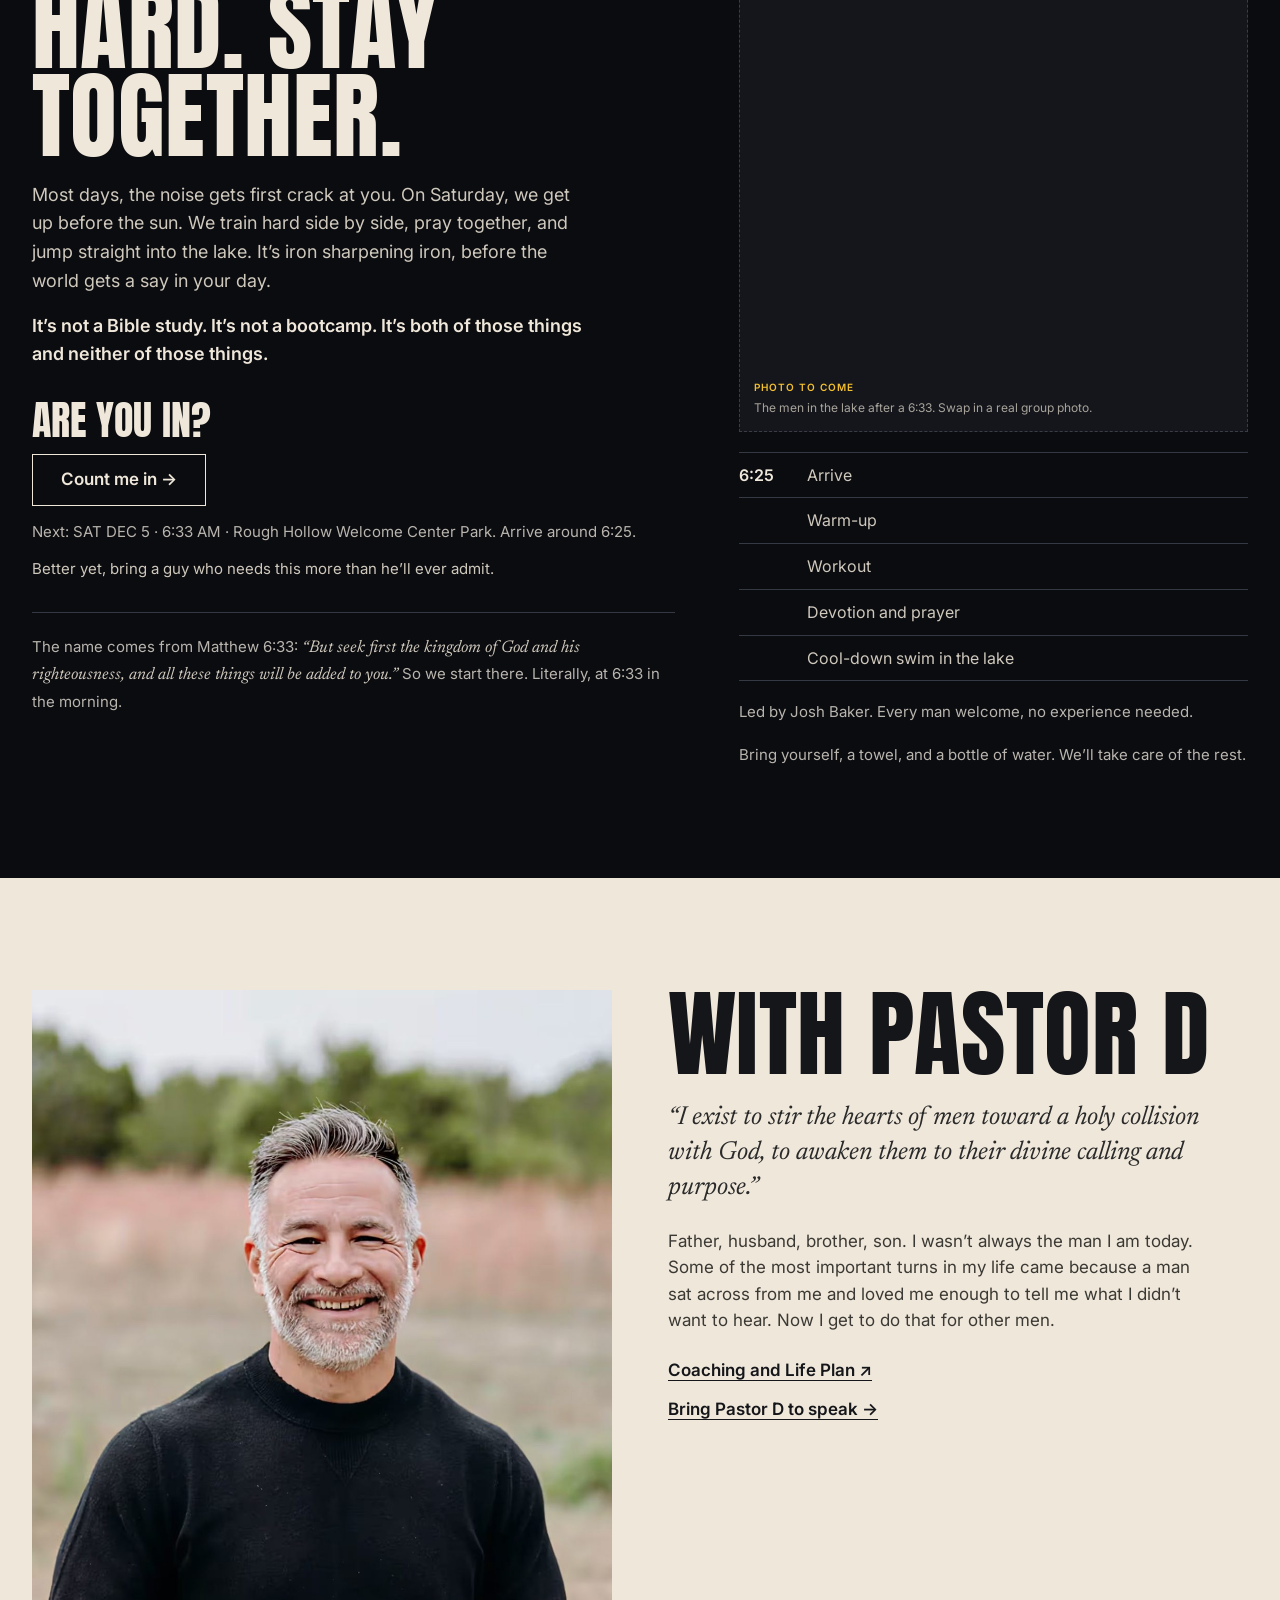
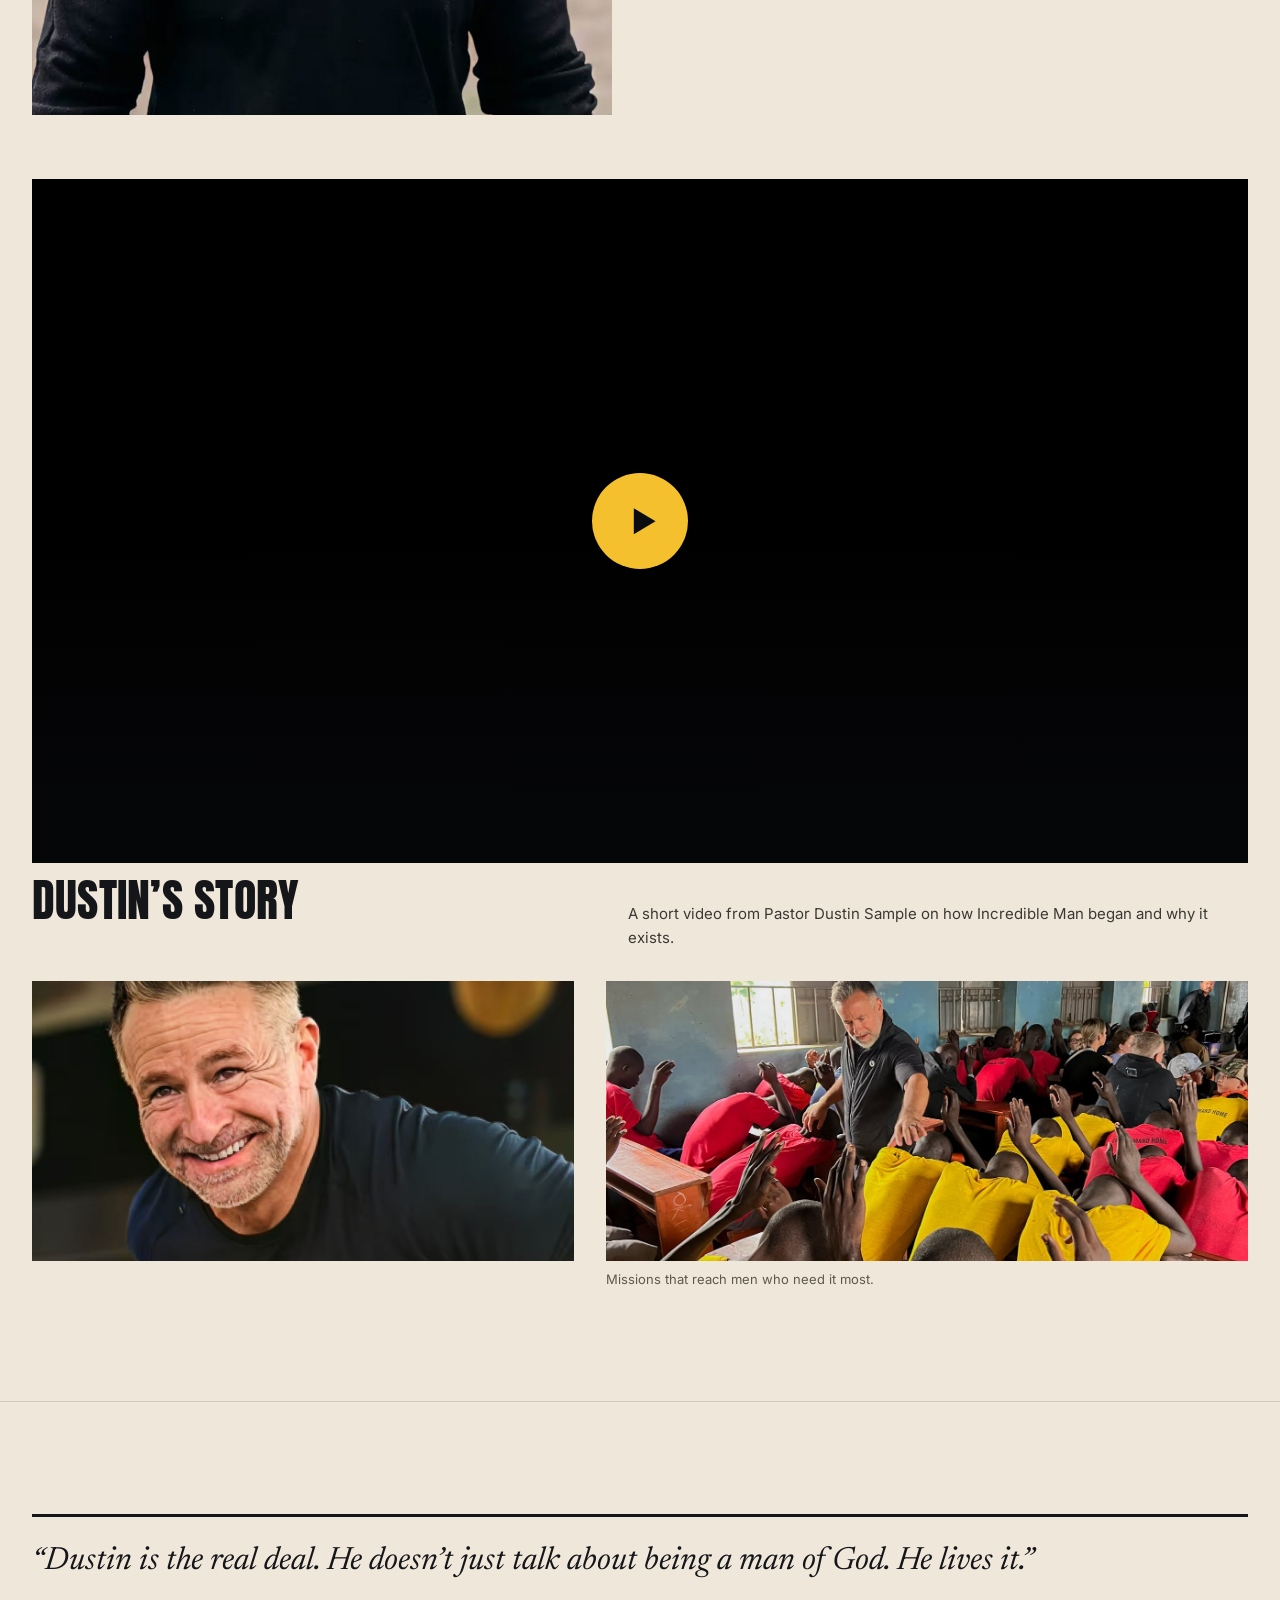
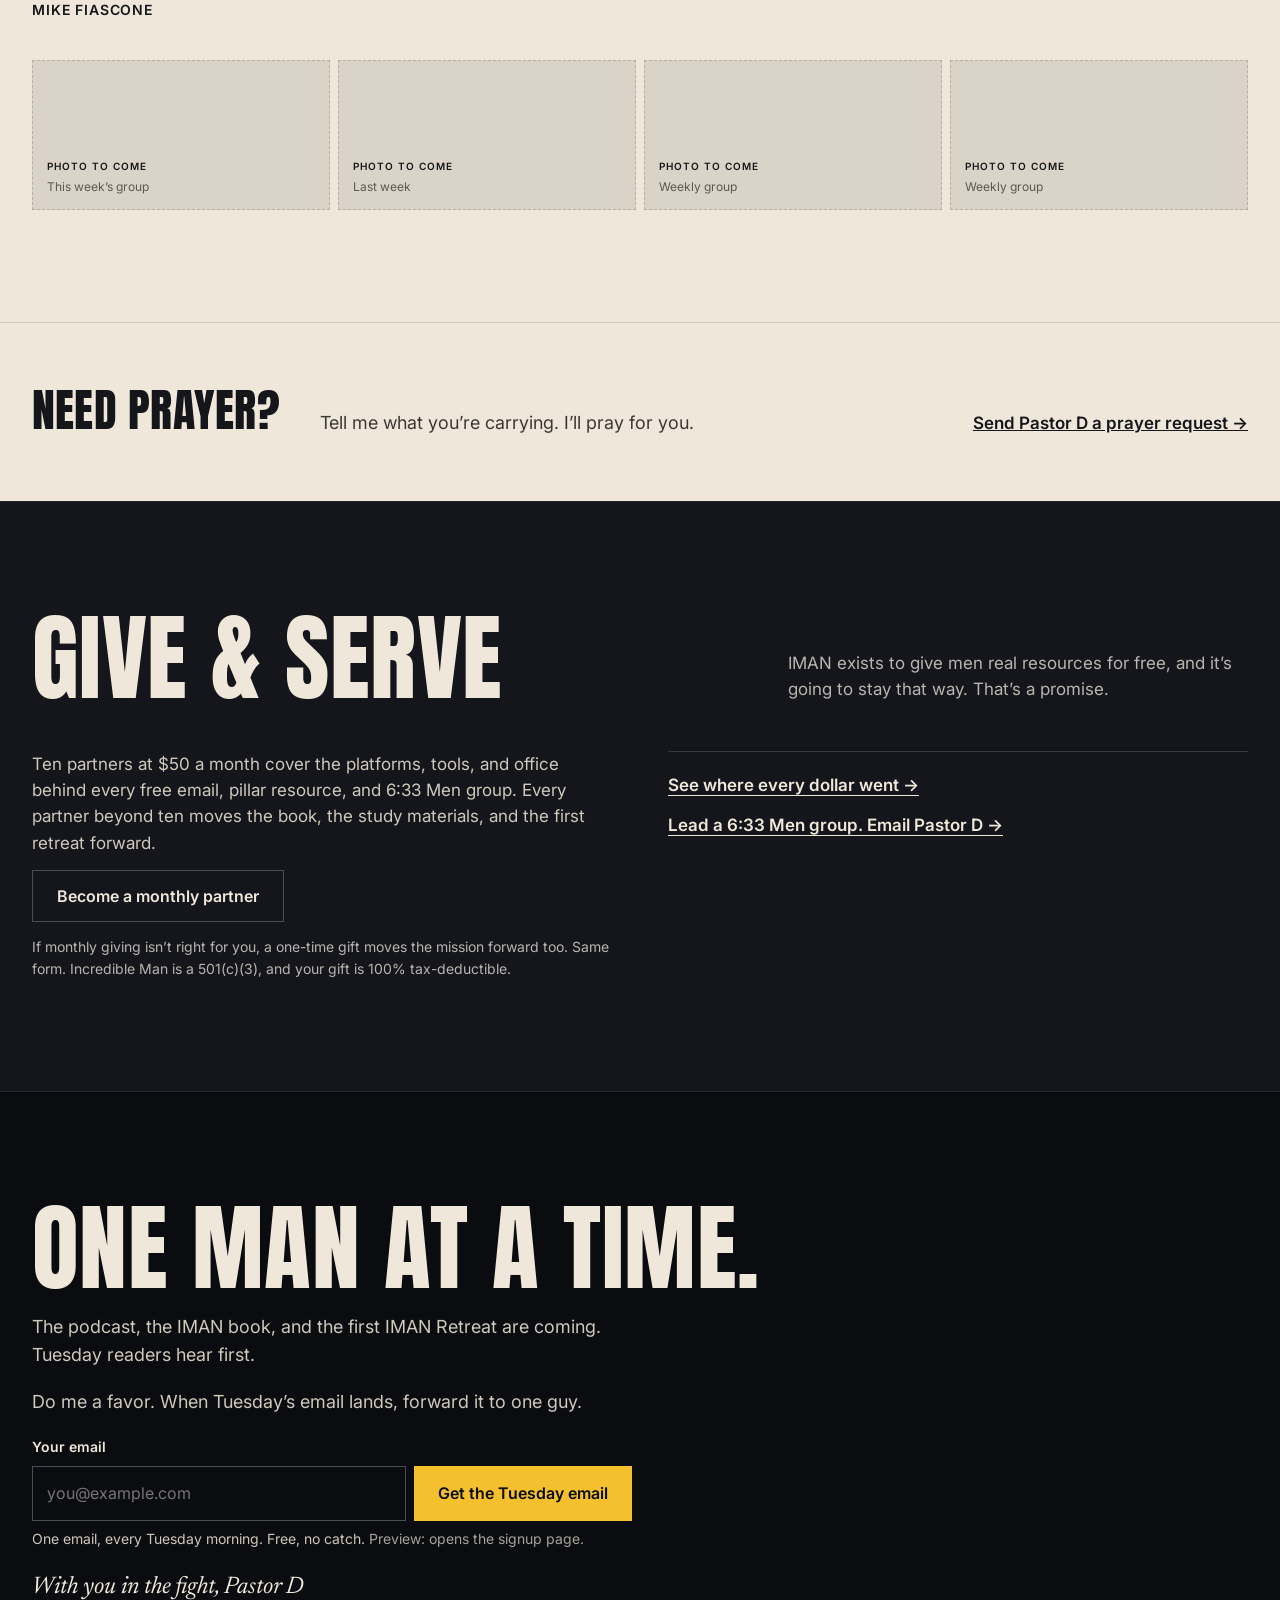
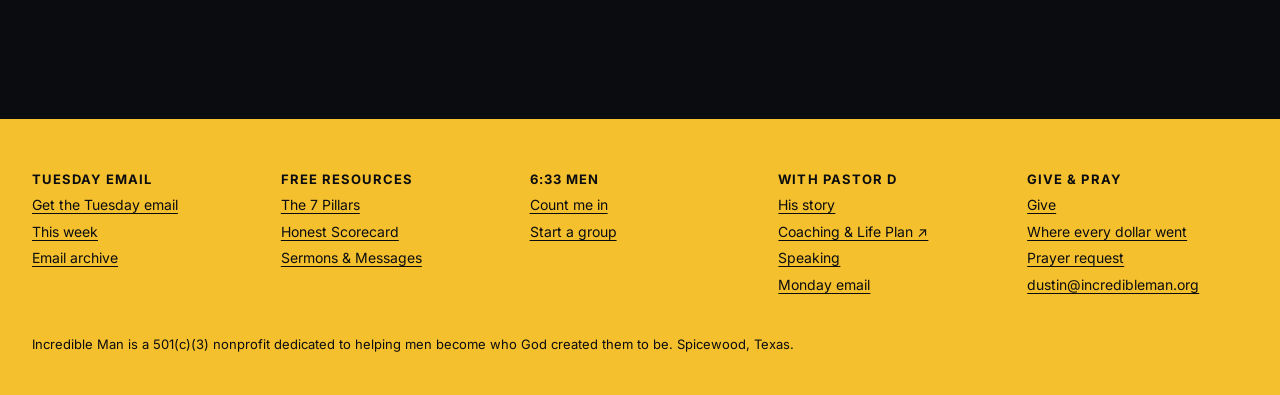
==== commit c6be1559: "Move 6:33 Men location to Rough Hollow Welcome Center Park Co-Authored-By: Claude Opus 5.5 <noreply@" ====
--- a/index.html
+++ b/index.html
@@ -345,7 +345,7 @@
           <div class="join-cta">
             <span class="display ask">Are you in?</span>
             <a class="btn btn-count" href="633/">Count me in →</a>
-            <p class="when">Next: <span data-next-saturday>SATURDAY</span> · 6:33 AM · 502 Hurst Creek Rd. Arrive around 6:25.</p>
+            <p class="when">Next: <span data-next-saturday>SATURDAY</span> · 6:33 AM · Rough Hollow Welcome Center Park. Arrive around 6:25.</p>
             <p class="bring">Better yet, bring a guy who needs this more than he’ll ever admit.</p>
           </div>
           <p class="why" style="margin-top:32px">The name comes from Matthew 6:33: <em>“But seek first the kingdom of God and his righteousness, and all these things will be added to you.”</em> So we start there. Literally, at 6:33 in the morning.</p>
